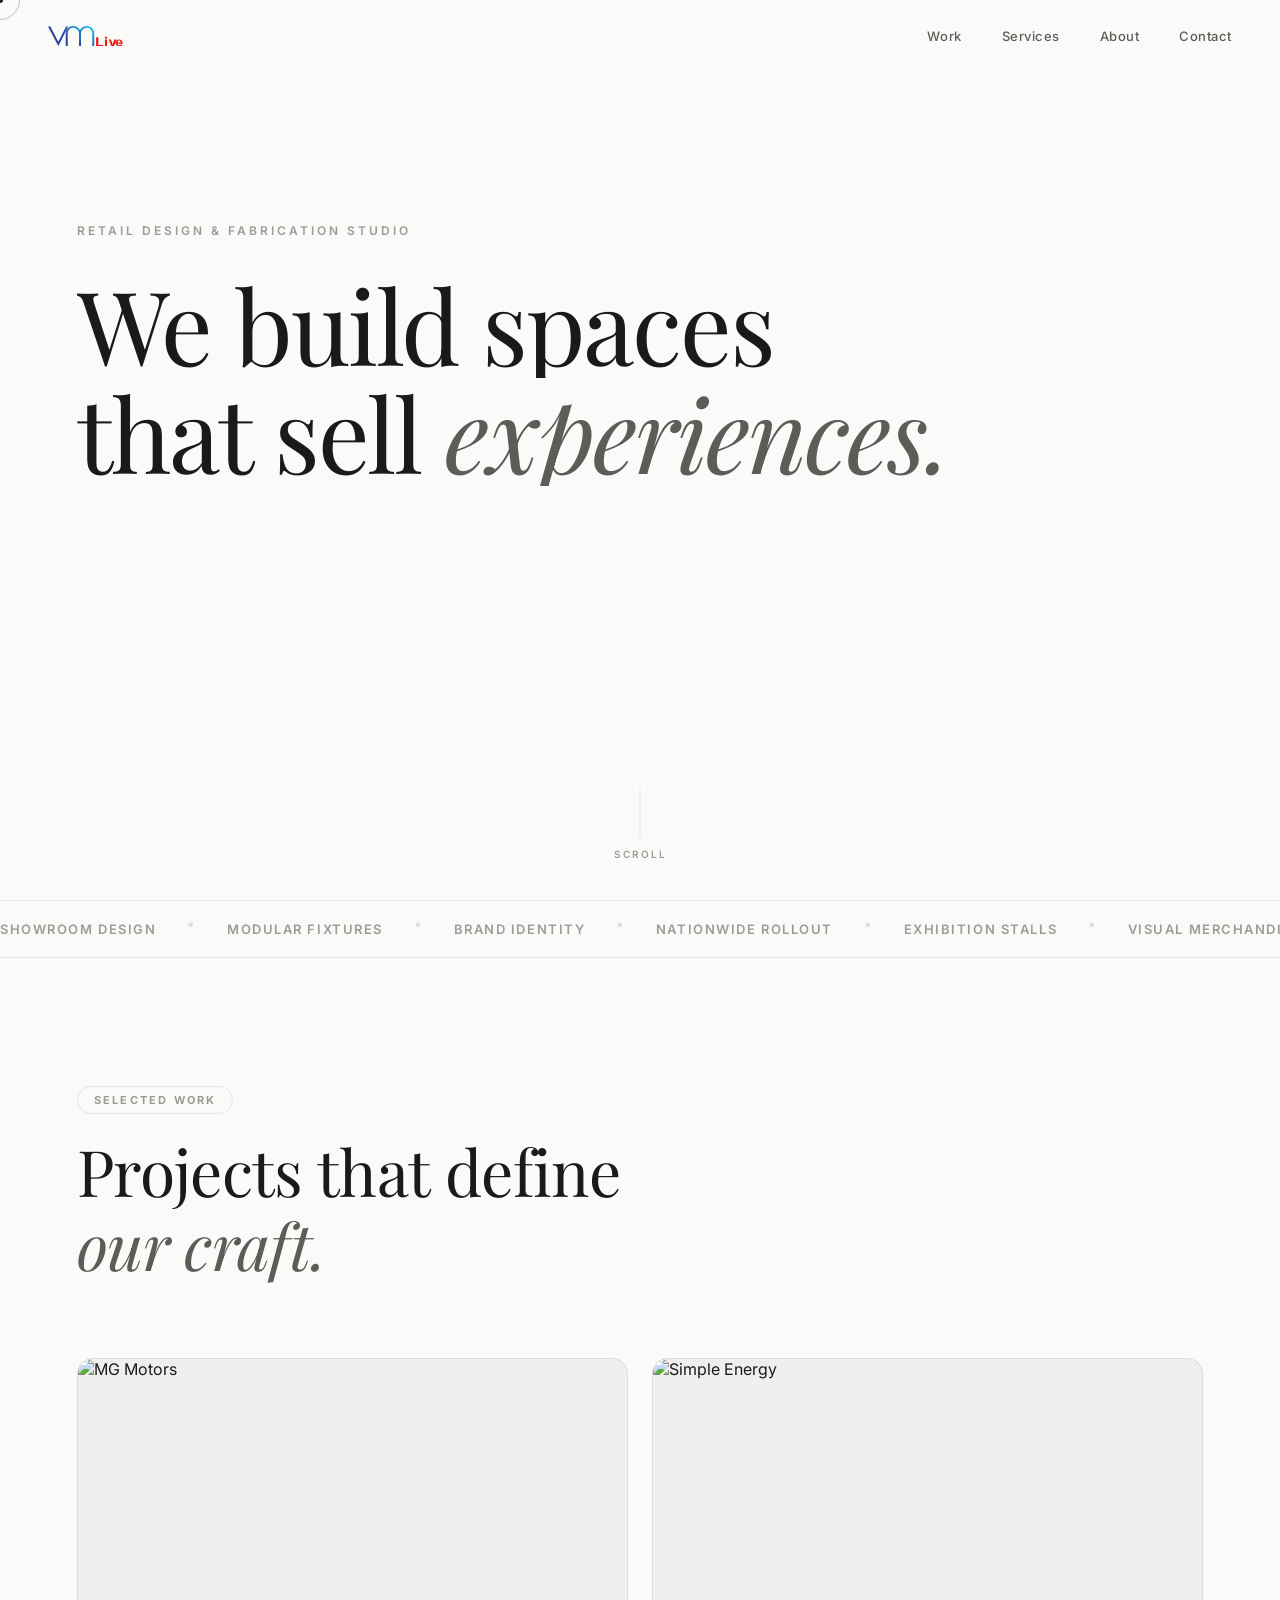
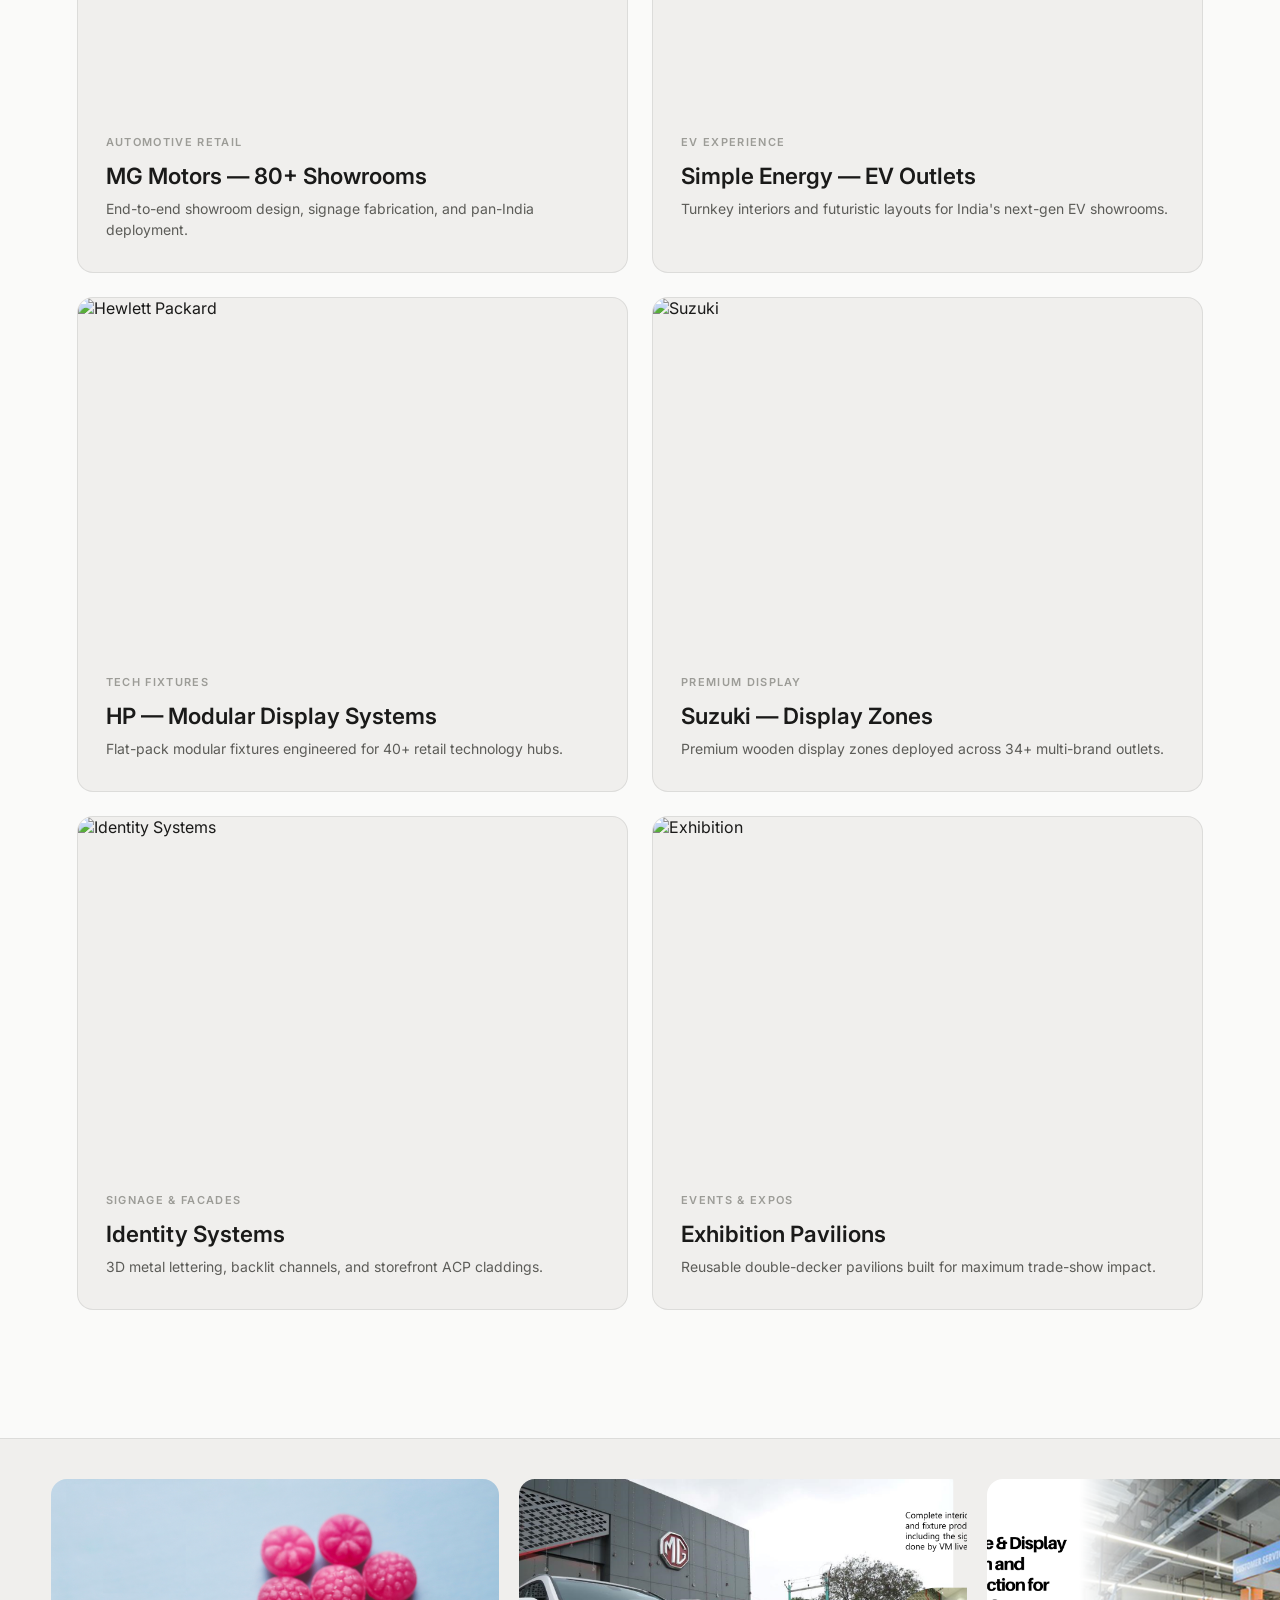
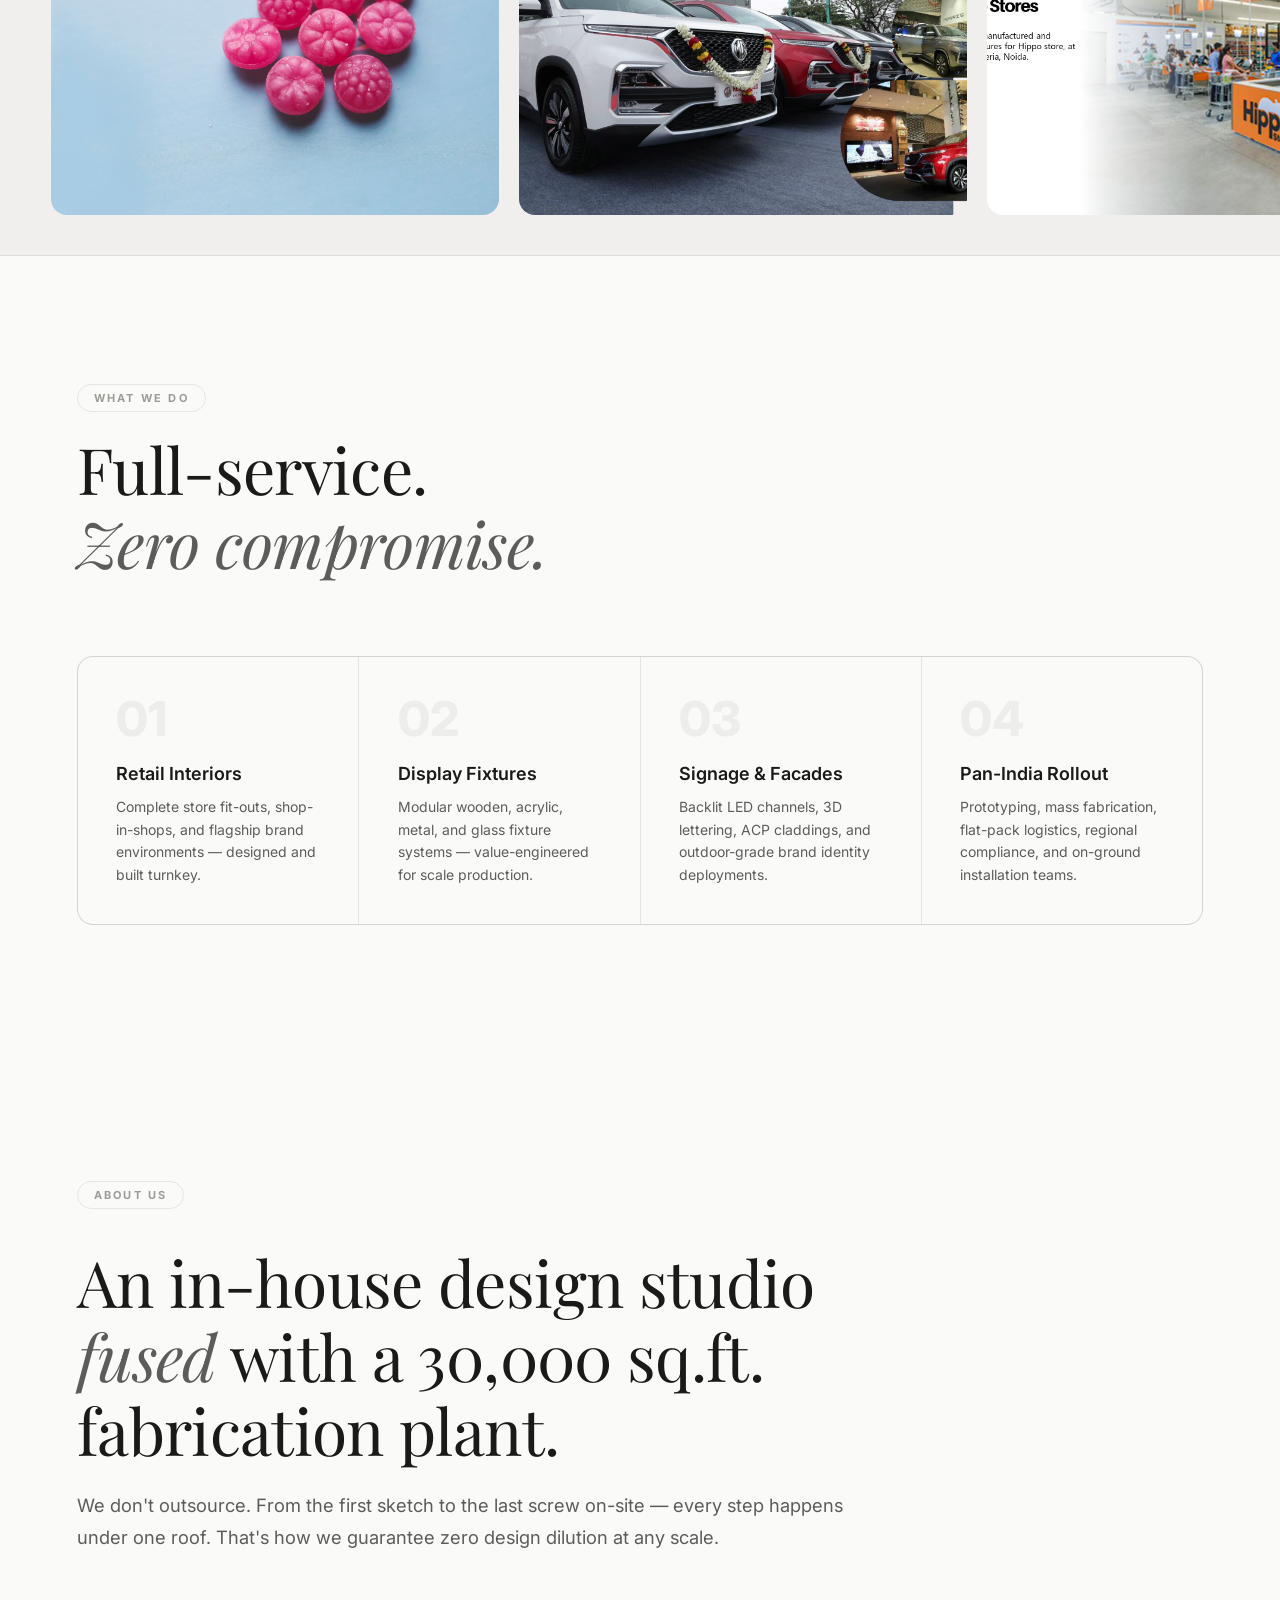
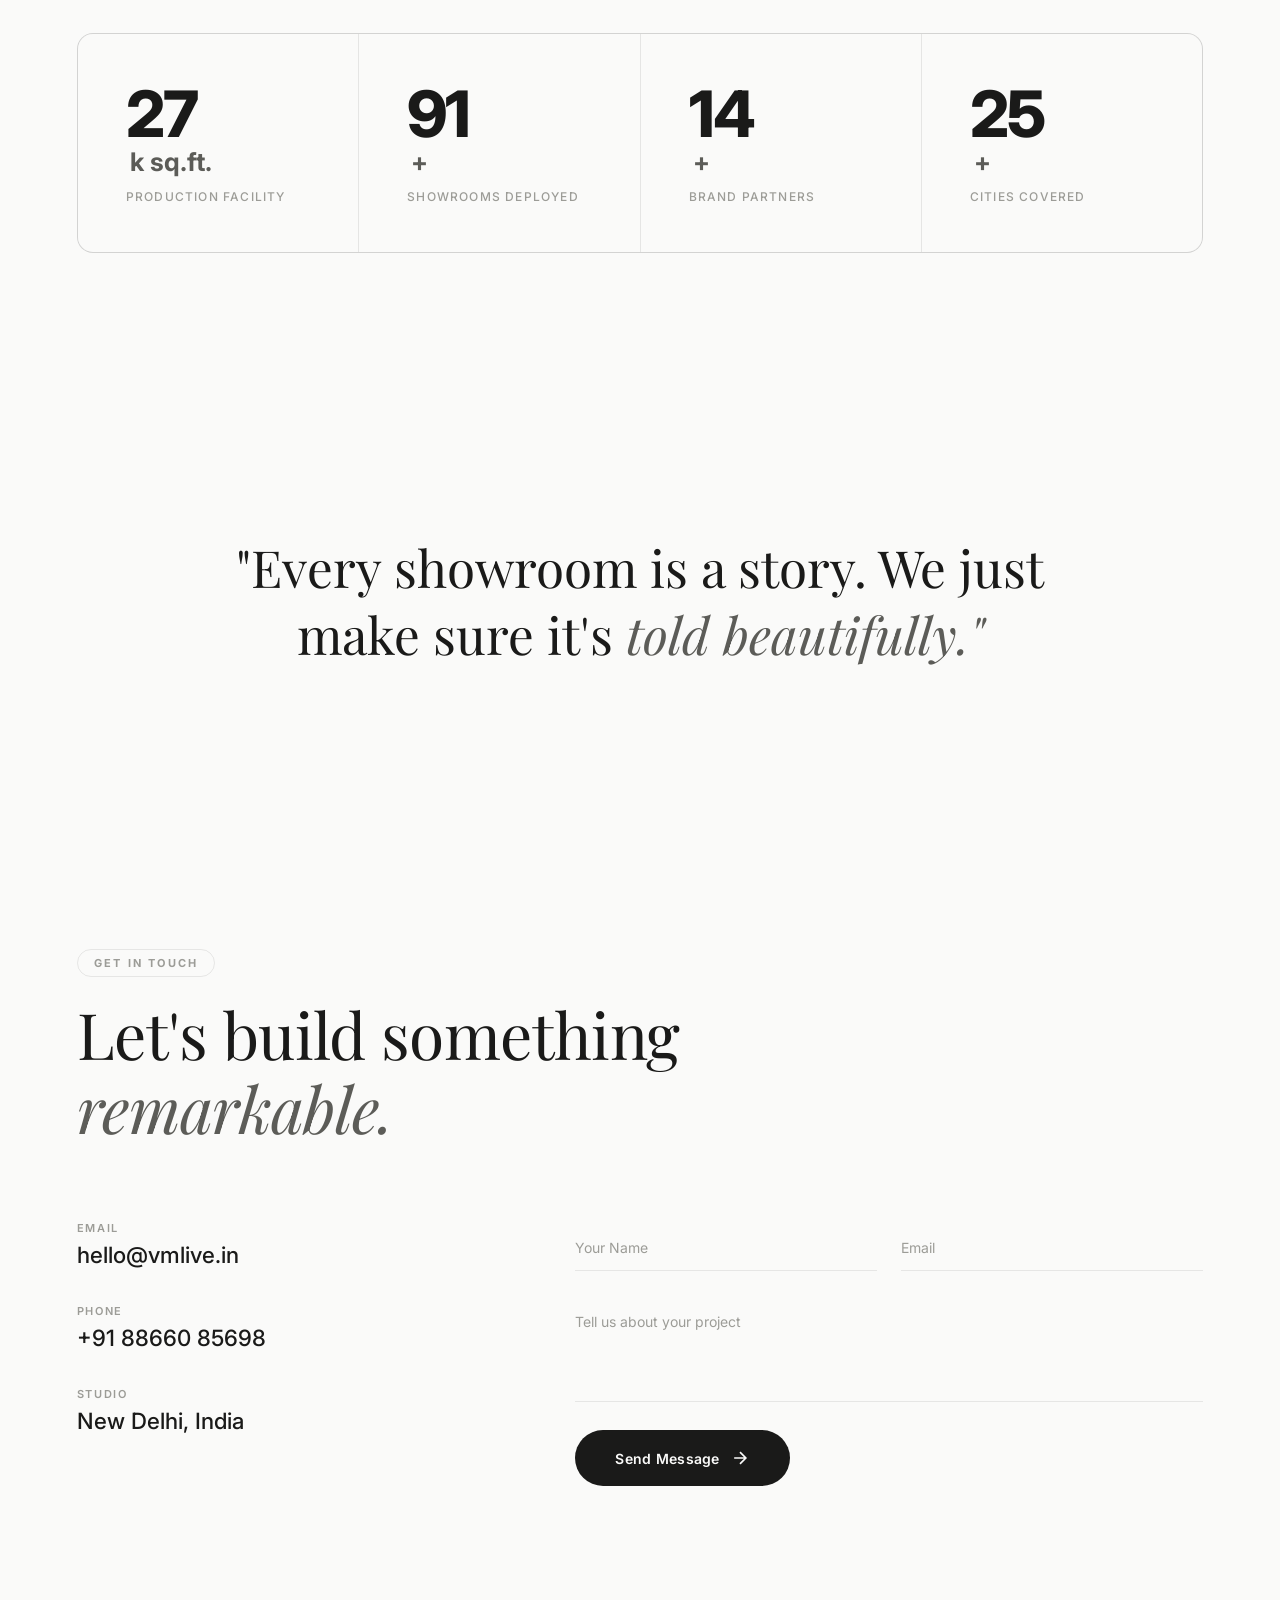
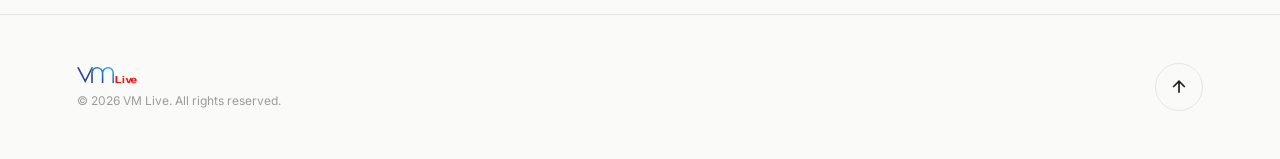
==== V3/index.html @ ed32e888 "V3: Add interactive project detail modal overlays" ====
<!DOCTYPE html>
<html lang="en">
<head>
  <meta charset="UTF-8" />
  <meta name="viewport" content="width=device-width, initial-scale=1.0" />
  <title>VM Live — Crafting Retail Experiences</title>
  <meta name="description" content="VM Live is a premium retail design agency building flagship store experiences, modular fixtures, and nationwide rollouts for India's leading brands." />
  <link rel="icon" href="assets/brand/vmlive-logo.svg" />
  <link rel="preconnect" href="https://fonts.googleapis.com" />
  <link rel="preconnect" href="https://fonts.gstatic.com" crossorigin />
  <link href="https://fonts.googleapis.com/css2?family=Inter:wght@300;400;500;600;700;800;900&family=Playfair+Display:ital,wght@0,400;0,700;1,400&display=swap" rel="stylesheet" />
  <link rel="stylesheet" href="styles.css" />
</head>
<body>

  <!-- Preloader -->
  <div class="preloader" id="preloader">
    <div class="preloader-inner">
      <div class="preloader-line"></div>
      <span class="preloader-text">VM LIVE</span>
    </div>
  </div>

  <!-- Custom Cursor -->
  <div class="cursor-dot" id="cursor-dot"></div>
  <div class="cursor-ring" id="cursor-ring"></div>

  <!-- Navigation -->
  <header class="main-header" id="main-header">
    <div class="header-inner">
      <a href="#hero" class="logo">
        <img src="assets/brand/vmlive-logo.svg" alt="VM Live" class="logo-svg" />
      </a>
      <nav class="main-nav">
        <a href="#work" class="nav-item" data-index="01">Work</a>
        <a href="#services" class="nav-item" data-index="02">Services</a>
        <a href="#about" class="nav-item" data-index="03">About</a>
        <a href="#contact" class="nav-item" data-index="04">Contact</a>
      </nav>
      <button class="menu-toggle" id="menu-toggle" aria-label="Toggle Menu">
        <span></span><span></span>
      </button>
    </div>
  </header>

  <!-- Mobile Nav Overlay -->
  <div class="mobile-nav-overlay" id="mobile-nav">
    <nav class="mobile-nav-inner">
      <a href="#work" class="mobile-nav-link">Work</a>
      <a href="#services" class="mobile-nav-link">Services</a>
      <a href="#about" class="mobile-nav-link">About</a>
      <a href="#contact" class="mobile-nav-link">Contact</a>
    </nav>
  </div>

  <main>

    <!-- HERO -->
    <section class="hero" id="hero">
      <div class="hero-content">
        <div class="hero-eyebrow reveal-text">
          <span>Retail Design & Fabrication Studio</span>
        </div>
        <h1 class="hero-heading">
          <span class="line reveal-text"><span>We build spaces</span></span>
          <span class="line reveal-text"><span>that sell <em>experiences.</em></span></span>
        </h1>
        <p class="hero-sub reveal-up">
          From concept to nationwide rollout — we design, engineer, and install premium retail environments for India's most ambitious brands.
        </p>
        <a href="#work" class="hero-cta magnetic-btn reveal-up">
          <span>Explore Our Work</span>
          <svg width="20" height="20" viewBox="0 0 24 24" fill="none" stroke="currentColor" stroke-width="2"><path d="M7 17L17 7M17 7H7M17 7v10"/></svg>
        </a>
      </div>
      <div class="hero-scroll-indicator">
        <div class="scroll-line"></div>
        <span>Scroll</span>
      </div>
    </section>

    <!-- MARQUEE STRIP -->
    <div class="marquee-strip">
      <div class="marquee-track">
        <span>Showroom Design</span><span class="dot">●</span>
        <span>Modular Fixtures</span><span class="dot">●</span>
        <span>Brand Identity</span><span class="dot">●</span>
        <span>Nationwide Rollout</span><span class="dot">●</span>
        <span>Exhibition Stalls</span><span class="dot">●</span>
        <span>Visual Merchandising</span><span class="dot">●</span>
        <span>Showroom Design</span><span class="dot">●</span>
        <span>Modular Fixtures</span><span class="dot">●</span>
        <span>Brand Identity</span><span class="dot">●</span>
        <span>Nationwide Rollout</span><span class="dot">●</span>
        <span>Exhibition Stalls</span><span class="dot">●</span>
        <span>Visual Merchandising</span><span class="dot">●</span>
      </div>
    </div>

    <!-- WORK / PORTFOLIO -->
    <section class="section work-section" id="work">
      <div class="section-header">
        <span class="section-label reveal-up">Selected Work</span>
        <h2 class="section-heading reveal-up">Projects that define <br/><em>our craft.</em></h2>
      </div>

      <div class="project-grid">

        <article class="project-card reveal-up" data-id="01">
          <div class="card-img-wrap">
            <img src="assets/pptx/selected/image12.png" alt="MG Motors" loading="lazy" />
          </div>
          <div class="card-info">
            <span class="card-tag">Automotive Retail</span>
            <h3>MG Motors — 80+ Showrooms</h3>
            <p>End-to-end showroom design, signage fabrication, and pan-India deployment.</p>
          </div>
        </article>

        <article class="project-card reveal-up" data-id="02">
          <div class="card-img-wrap">
            <img src="assets/pptx/selected/image83.png" alt="Simple Energy" loading="lazy" />
          </div>
          <div class="card-info">
            <span class="card-tag">EV Experience</span>
            <h3>Simple Energy — EV Outlets</h3>
            <p>Turnkey interiors and futuristic layouts for India's next-gen EV showrooms.</p>
          </div>
        </article>

        <article class="project-card reveal-up" data-id="03">
          <div class="card-img-wrap">
            <img src="assets/pptx/fixtures/image15.png" alt="Hewlett Packard" loading="lazy" />
          </div>
          <div class="card-info">
            <span class="card-tag">Tech Fixtures</span>
            <h3>HP — Modular Display Systems</h3>
            <p>Flat-pack modular fixtures engineered for 40+ retail technology hubs.</p>
          </div>
        </article>

        <article class="project-card reveal-up" data-id="04">
          <div class="card-img-wrap">
            <img src="assets/pptx/selected/image72.png" alt="Suzuki" loading="lazy" />
          </div>
          <div class="card-info">
            <span class="card-tag">Premium Display</span>
            <h3>Suzuki — Display Zones</h3>
            <p>Premium wooden display zones deployed across 34+ multi-brand outlets.</p>
          </div>
        </article>

        <article class="project-card reveal-up" data-id="05">
          <div class="card-img-wrap">
            <img src="assets/pptx/selected/image97.png" alt="Identity Systems" loading="lazy" />
          </div>
          <div class="card-info">
            <span class="card-tag">Signage & Facades</span>
            <h3>Identity Systems</h3>
            <p>3D metal lettering, backlit channels, and storefront ACP claddings.</p>
          </div>
        </article>

        <article class="project-card reveal-up" data-id="06">
          <div class="card-img-wrap">
            <img src="assets/pptx/selected/image38.png" alt="Exhibition" loading="lazy" />
          </div>
          <div class="card-info">
            <span class="card-tag">Events & Expos</span>
            <h3>Exhibition Pavilions</h3>
            <p>Reusable double-decker pavilions built for maximum trade-show impact.</p>
          </div>
        </article>

      </div>
    </section>

    <!-- HORIZONTAL SCROLL GALLERY -->
    <section class="hscroll-section">
      <div class="hscroll-track" id="hscroll-track">
        <div class="hscroll-card"><img src="assets/pptx/selected/image4.png" alt="Project" loading="lazy" /></div>
        <div class="hscroll-card"><img src="assets/pptx/selected/image30.png" alt="Project" loading="lazy" /></div>
        <div class="hscroll-card"><img src="assets/pptx/selected/image59.png" alt="Project" loading="lazy" /></div>
        <div class="hscroll-card"><img src="assets/pptx/selected/image70.png" alt="Project" loading="lazy" /></div>
        <div class="hscroll-card"><img src="assets/pptx/selected/image82.png" alt="Project" loading="lazy" /></div>
        <div class="hscroll-card"><img src="assets/pptx/selected/image98.png" alt="Project" loading="lazy" /></div>
      </div>
    </section>

    <!-- SERVICES -->
    <section class="section services-section" id="services">
      <div class="section-header">
        <span class="section-label reveal-up">What We Do</span>
        <h2 class="section-heading reveal-up">Full-service. <br/><em>Zero compromise.</em></h2>
      </div>

      <div class="services-grid">
        <div class="service-card reveal-up">
          <span class="service-num">01</span>
          <h3>Retail Interiors</h3>
          <p>Complete store fit-outs, shop-in-shops, and flagship brand environments — designed and built turnkey.</p>
        </div>
        <div class="service-card reveal-up">
          <span class="service-num">02</span>
          <h3>Display Fixtures</h3>
          <p>Modular wooden, acrylic, metal, and glass fixture systems — value-engineered for scale production.</p>
        </div>
        <div class="service-card reveal-up">
          <span class="service-num">03</span>
          <h3>Signage & Facades</h3>
          <p>Backlit LED channels, 3D lettering, ACP claddings, and outdoor-grade brand identity deployments.</p>
        </div>
        <div class="service-card reveal-up">
          <span class="service-num">04</span>
          <h3>Pan-India Rollout</h3>
          <p>Prototyping, mass fabrication, flat-pack logistics, regional compliance, and on-ground installation teams.</p>
        </div>
      </div>
    </section>

    <!-- ABOUT / STATS -->
    <section class="section about-section" id="about">
      <div class="about-top">
        <div class="about-text reveal-up">
          <span class="section-label">About Us</span>
          <h2 class="section-heading">An in-house design studio <em>fused</em> with a 30,000 sq.ft. fabrication plant.</h2>
          <p class="about-desc">We don't outsource. From the first sketch to the last screw on-site — every step happens under one roof. That's how we guarantee zero design dilution at any scale.</p>
        </div>
      </div>

      <div class="stats-strip">
        <div class="stat-item reveal-up">
          <span class="stat-number" data-target="30">0</span><span class="stat-suffix">k sq.ft.</span>
          <span class="stat-label">Production Facility</span>
        </div>
        <div class="stat-item reveal-up">
          <span class="stat-number" data-target="100">0</span><span class="stat-suffix">+</span>
          <span class="stat-label">Showrooms Deployed</span>
        </div>
        <div class="stat-item reveal-up">
          <span class="stat-number" data-target="15">0</span><span class="stat-suffix">+</span>
          <span class="stat-label">Brand Partners</span>
        </div>
        <div class="stat-item reveal-up">
          <span class="stat-number" data-target="28">0</span><span class="stat-suffix">+</span>
          <span class="stat-label">Cities Covered</span>
        </div>
      </div>
    </section>

    <!-- BIG QUOTE -->
    <section class="quote-section">
      <blockquote class="big-quote reveal-up">
        <span>"Every showroom is a story. We just make sure it's</span>
        <em> told beautifully."</em>
      </blockquote>
    </section>

    <!-- CONTACT -->
    <section class="section contact-section" id="contact">
      <div class="section-header">
        <span class="section-label reveal-up">Get In Touch</span>
        <h2 class="section-heading reveal-up">Let's build something <br/><em>remarkable.</em></h2>
      </div>

      <div class="contact-grid">
        <div class="contact-left reveal-up">
          <div class="contact-item">
            <span class="contact-label">Email</span>
            <a href="mailto:hello@vmlive.in" class="contact-val">hello@vmlive.in</a>
          </div>
          <div class="contact-item">
            <span class="contact-label">Phone</span>
            <a href="tel:+918866085698" class="contact-val">+91 88660 85698</a>
          </div>
          <div class="contact-item">
            <span class="contact-label">Studio</span>
            <span class="contact-val">New Delhi, India</span>
          </div>
        </div>
        <form class="contact-form reveal-up" id="contact-form">
          <div class="form-row">
            <div class="input-group">
              <input type="text" id="name" required placeholder=" " />
              <label for="name">Your Name</label>
            </div>
            <div class="input-group">
              <input type="email" id="email" required placeholder=" " />
              <label for="email">Email</label>
            </div>
          </div>
          <div class="input-group">
            <textarea id="message" rows="4" required placeholder=" "></textarea>
            <label for="message">Tell us about your project</label>
          </div>
          <button type="submit" class="submit-btn magnetic-btn">
            <span>Send Message</span>
            <svg width="20" height="20" viewBox="0 0 24 24" fill="none" stroke="currentColor" stroke-width="2"><path d="M5 12h14M12 5l7 7-7 7"/></svg>
          </button>
        </form>
      </div>
    </section>

  </main>

  <!-- Footer -->
  <footer class="main-footer">
    <div class="footer-inner">
      <div class="footer-left">
        <img src="assets/brand/vmlive-logo.svg" alt="VM Live" class="footer-logo" />
        <p>&copy; 2026 VM Live. All rights reserved.</p>
      </div>
      <div class="footer-right">
        <a href="#hero" class="back-to-top magnetic-btn">
          <svg width="20" height="20" viewBox="0 0 24 24" fill="none" stroke="currentColor" stroke-width="2"><path d="M12 19V5M5 12l7-7 7 7"/></svg>
        </a>
      </div>
    </div>
  </footer>

  <!-- Project Modal -->
  <div class="project-modal" id="project-modal" aria-hidden="true">
    <div class="modal-backdrop" id="modal-backdrop"></div>
    <div class="modal-content-wrapper">
      <button class="modal-close-btn" id="modal-close-btn" aria-label="Close Project">
        <span>Close</span>
        <svg width="20" height="20" viewBox="0 0 24 24" fill="none" stroke="currentColor" stroke-width="2"><path d="M18 6L6 18M6 6l12 12"/></svg>
      </button>
      <div class="modal-scroll-container">
        <div class="modal-body">
          <div class="modal-hero-img">
            <img id="modal-img" src="" alt="Project Image" />
          </div>
          <div class="modal-info-grid">
            <div class="modal-info-left">
              <span class="modal-tag" id="modal-tag">Tag</span>
              <h2 class="modal-title" id="modal-title">Project Title</h2>
              <p class="modal-desc" id="modal-desc">Project Description goes here.</p>
              
              <div class="modal-story">
                <h3>The Challenge & Solution</h3>
                <p id="modal-story-text">Detailed story about the project...</p>
              </div>
            </div>
            <div class="modal-info-right">
              <div class="meta-item">
                <span class="meta-label">Client</span>
                <span class="meta-val" id="modal-client">-</span>
              </div>
              <div class="meta-item">
                <span class="meta-label">Scope</span>
                <span class="meta-val" id="modal-scope">-</span>
              </div>
              <div class="meta-item">
                <span class="meta-label">Location</span>
                <span class="meta-val" id="modal-location">-</span>
              </div>
              <div class="meta-item">
                <span class="meta-label">Scale</span>
                <span class="meta-val" id="modal-scale">-</span>
              </div>
            </div>
          </div>
        </div>
      </div>
    </div>
  </div>

  <script src="script.js"></script>
</body>
</html>
---- V3/styles.css ----
/* ============================================
   VM LIVE V3 — PREMIUM MINIMALIST STYLESHEET
   ============================================ */

@import url('https://fonts.googleapis.com/css2?family=Inter:wght@300;400;500;600;700;800;900&family=Playfair+Display:ital,wght@0,400;0,700;1,400&display=swap');

/* ── Design Tokens ── */
:root {
  --bg: #fafaf9;
  --bg-alt: #f0efed;
  --fg: #1a1a19;
  --fg-secondary: #5c5c58;
  --fg-muted: #9c9c97;
  --accent: #1a1a19;
  --accent-soft: rgba(26,26,25,0.06);
  --border: rgba(26,26,25,0.09);
  --radius: 16px;
  --radius-sm: 8px;

  --font-sans: 'Inter', -apple-system, system-ui, sans-serif;
  --font-serif: 'Playfair Display', Georgia, serif;

  --ease-out: cubic-bezier(0.16, 1, 0.3, 1);
  --ease-in-out: cubic-bezier(0.65, 0, 0.35, 1);
}

/* ── Reset ── */
*, *::before, *::after { box-sizing: border-box; margin: 0; padding: 0; }

html {
  scroll-behavior: smooth;
  font-size: 16px;
  -webkit-font-smoothing: antialiased;
  -moz-osx-font-smoothing: grayscale;
}

body {
  font-family: var(--font-sans);
  background: var(--bg);
  color: var(--fg);
  overflow-x: hidden;
  cursor: none;
}

a { color: inherit; text-decoration: none; }
img { display: block; max-width: 100%; }
button { cursor: none; }
ul { list-style: none; }

::selection {
  background: var(--fg);
  color: var(--bg);
}

/* ── Custom Cursor ── */
.cursor-dot, .cursor-ring {
  position: fixed;
  top: 0; left: 0;
  pointer-events: none;
  z-index: 99999;
  border-radius: 50%;
  transform: translate(-50%, -50%);
}

.cursor-dot {
  width: 6px; height: 6px;
  background: var(--fg);
  transition: width 0.2s, height 0.2s, background 0.2s;
}

.cursor-ring {
  width: 40px; height: 40px;
  border: 1.5px solid rgba(26,26,25,0.25);
  transition: width 0.35s var(--ease-out), height 0.35s var(--ease-out), border-color 0.3s;
}

body.cursor-hover .cursor-ring {
  width: 60px; height: 60px;
  border-color: rgba(26,26,25,0.5);
}

body.cursor-hover .cursor-dot {
  width: 0; height: 0;
}

/* ── Preloader ── */
.preloader {
  position: fixed;
  inset: 0;
  z-index: 100000;
  background: var(--fg);
  display: flex;
  align-items: center;
  justify-content: center;
  transition: opacity 0.6s ease, visibility 0.6s ease;
}

.preloader.done {
  opacity: 0;
  visibility: hidden;
  pointer-events: none;
}

.preloader-inner {
  display: flex;
  flex-direction: column;
  align-items: center;
  gap: 24px;
}

.preloader-text {
  font-size: 14px;
  font-weight: 600;
  letter-spacing: 0.3em;
  color: var(--bg);
  text-transform: uppercase;
}

.preloader-line {
  width: 60px;
  height: 2px;
  background: rgba(255,255,255,0.2);
  border-radius: 2px;
  overflow: hidden;
  position: relative;
}

.preloader-line::after {
  content: '';
  position: absolute;
  left: -100%;
  width: 100%; height: 100%;
  background: var(--bg);
  animation: preload-slide 1.2s var(--ease-in-out) infinite;
}

@keyframes preload-slide {
  0% { left: -100%; }
  50% { left: 0; }
  100% { left: 100%; }
}

/* ── Header ── */
.main-header {
  position: fixed;
  top: 0; left: 0; width: 100%;
  z-index: 9000;
  padding: 0 clamp(20px, 4vw, 48px);
  transition: background 0.4s, box-shadow 0.4s;
}

.main-header.scrolled {
  background: rgba(250,250,249,0.85);
  backdrop-filter: blur(20px) saturate(1.5);
  box-shadow: 0 1px 0 var(--border);
}

.header-inner {
  max-width: 1440px;
  margin: 0 auto;
  height: 72px;
  display: flex;
  align-items: center;
  justify-content: space-between;
}

.logo-svg {
  height: 20px;
  width: auto;
}

.main-nav {
  display: flex;
  gap: 40px;
}

.nav-item {
  font-size: 13px;
  font-weight: 500;
  letter-spacing: 0.04em;
  color: var(--fg-secondary);
  transition: color 0.3s;
  position: relative;
}

.nav-item::before {
  content: attr(data-index);
  position: absolute;
  top: -12px;
  left: 0;
  font-size: 9px;
  font-weight: 600;
  color: var(--fg-muted);
  opacity: 0;
  transform: translateY(4px);
  transition: all 0.3s var(--ease-out);
}

.nav-item:hover { color: var(--fg); }
.nav-item:hover::before { opacity: 1; transform: translateY(0); }

/* Menu toggle */
.menu-toggle {
  display: none;
  flex-direction: column;
  gap: 6px;
  background: none;
  border: none;
  padding: 8px;
}

.menu-toggle span {
  display: block;
  width: 24px;
  height: 2px;
  background: var(--fg);
  transition: all 0.3s var(--ease-out);
}

.menu-toggle.open span:first-child { transform: rotate(45deg) translate(3px, 3px); }
.menu-toggle.open span:last-child { transform: rotate(-45deg) translate(3px, -3px); }

/* Mobile Nav Overlay */
.mobile-nav-overlay {
  position: fixed;
  inset: 0;
  z-index: 8000;
  background: var(--bg);
  display: flex;
  align-items: center;
  justify-content: center;
  opacity: 0;
  visibility: hidden;
  transition: all 0.5s var(--ease-out);
}

.mobile-nav-overlay.open {
  opacity: 1;
  visibility: visible;
}

.mobile-nav-inner {
  display: flex;
  flex-direction: column;
  gap: 32px;
  text-align: center;
}

.mobile-nav-link {
  font-family: var(--font-serif);
  font-size: clamp(2rem, 8vw, 4rem);
  font-weight: 400;
  color: var(--fg);
  transition: opacity 0.3s;
}

.mobile-nav-link:hover { opacity: 0.5; }

/* ── HERO ── */
.hero {
  min-height: 100vh;
  display: flex;
  flex-direction: column;
  justify-content: center;
  padding: clamp(120px, 15vh, 180px) clamp(20px, 6vw, 80px) 80px;
  position: relative;
  max-width: 1440px;
  margin: 0 auto;
}

.hero-eyebrow {
  font-size: 12px;
  font-weight: 600;
  letter-spacing: 0.25em;
  text-transform: uppercase;
  color: var(--fg-muted);
  margin-bottom: 32px;
}

.hero-heading {
  font-family: var(--font-serif);
  font-size: clamp(3rem, 8vw, 7rem);
  font-weight: 400;
  line-height: 1.05;
  letter-spacing: -0.02em;
  margin-bottom: 40px;
}

.hero-heading em {
  font-style: italic;
  color: var(--fg-secondary);
}

.hero-heading .line {
  display: block;
  overflow: hidden;
}

.hero-heading .line > span {
  display: inline-block;
  transform: translateY(110%);
  transition: transform 1s var(--ease-out);
}

.hero-heading .line.revealed > span {
  transform: translateY(0);
}

.hero-sub {
  font-size: clamp(1rem, 2vw, 1.25rem);
  line-height: 1.7;
  color: var(--fg-secondary);
  max-width: 600px;
  margin-bottom: 48px;
  opacity: 0;
  transform: translateY(30px);
  transition: all 0.8s var(--ease-out) 0.4s;
}

.hero-sub.revealed {
  opacity: 1;
  transform: translateY(0);
}

.hero-cta {
  display: inline-flex;
  align-items: center;
  gap: 10px;
  font-size: 14px;
  font-weight: 600;
  letter-spacing: 0.02em;
  padding: 18px 36px;
  background: var(--fg);
  color: var(--bg);
  border-radius: 50px;
  transition: all 0.4s var(--ease-out);
  opacity: 0;
  transform: translateY(30px);
}

.hero-cta.revealed {
  opacity: 1;
  transform: translateY(0);
}

.hero-cta:hover {
  background: #333;
  transform: scale(1.04);
}

.hero-scroll-indicator {
  position: absolute;
  bottom: 40px;
  left: 50%;
  transform: translateX(-50%);
  display: flex;
  flex-direction: column;
  align-items: center;
  gap: 10px;
}

.scroll-line {
  width: 1px;
  height: 50px;
  background: var(--border);
  position: relative;
  overflow: hidden;
}

.scroll-line::after {
  content: '';
  position: absolute;
  top: -100%;
  width: 100%; height: 100%;
  background: var(--fg);
  animation: scroll-anim 2s var(--ease-in-out) infinite;
}

@keyframes scroll-anim {
  0% { top: -100%; }
  50% { top: 0; }
  100% { top: 100%; }
}

.hero-scroll-indicator span {
  font-size: 10px;
  font-weight: 600;
  letter-spacing: 0.2em;
  text-transform: uppercase;
  color: var(--fg-muted);
}

/* ── Marquee Strip ── */
.marquee-strip {
  padding: 20px 0;
  border-top: 1px solid var(--border);
  border-bottom: 1px solid var(--border);
  overflow: hidden;
  background: var(--bg);
}

.marquee-track {
  display: flex;
  gap: 32px;
  white-space: nowrap;
  animation: marquee 30s linear infinite;
  font-size: 13px;
  font-weight: 600;
  letter-spacing: 0.12em;
  text-transform: uppercase;
  color: var(--fg-muted);
}

.marquee-track .dot {
  font-size: 6px;
  opacity: 0.3;
}

@keyframes marquee {
  from { transform: translateX(0); }
  to { transform: translateX(-50%); }
}

/* ── Sections ── */
.section {
  padding: clamp(80px, 10vw, 140px) clamp(20px, 6vw, 80px);
  max-width: 1440px;
  margin: 0 auto;
}

.section-header {
  margin-bottom: clamp(48px, 6vw, 80px);
}

.section-label {
  display: inline-block;
  font-size: 11px;
  font-weight: 700;
  letter-spacing: 0.2em;
  text-transform: uppercase;
  color: var(--fg-muted);
  margin-bottom: 20px;
  padding: 6px 16px;
  border: 1px solid var(--border);
  border-radius: 50px;
}

.section-heading {
  font-family: var(--font-serif);
  font-size: clamp(2rem, 5vw, 4rem);
  font-weight: 400;
  line-height: 1.15;
  letter-spacing: -0.01em;
}

.section-heading em {
  font-style: italic;
  color: var(--fg-secondary);
}

/* ── Project Grid ── */
.project-grid {
  display: grid;
  grid-template-columns: repeat(2, 1fr);
  gap: 24px;
}

.project-card {
  position: relative;
  border-radius: var(--radius);
  overflow: hidden;
  cursor: pointer;
  background: var(--bg-alt);
  border: 1px solid var(--border);
  transition: box-shadow 0.5s var(--ease-out);
}

.project-card:hover {
  box-shadow: 0 20px 60px rgba(0,0,0,0.06);
}

.card-img-wrap {
  overflow: hidden;
  aspect-ratio: 16/10;
}

.card-img-wrap img {
  width: 100%;
  height: 100%;
  object-fit: cover;
  transition: transform 0.8s var(--ease-out);
}

.project-card:hover .card-img-wrap img {
  transform: scale(1.06);
}

.card-info {
  padding: 28px 28px 32px;
}

.card-tag {
  font-size: 11px;
  font-weight: 600;
  letter-spacing: 0.12em;
  text-transform: uppercase;
  color: var(--fg-muted);
  margin-bottom: 12px;
  display: inline-block;
}

.card-info h3 {
  font-size: clamp(1.1rem, 2vw, 1.4rem);
  font-weight: 600;
  margin-bottom: 8px;
  line-height: 1.3;
}

.card-info p {
  font-size: 14px;
  color: var(--fg-secondary);
  line-height: 1.5;
}

/* ── Horizontal Scroll Gallery ── */
.hscroll-section {
  overflow: hidden;
  padding: 40px 0;
  background: var(--bg-alt);
  border-top: 1px solid var(--border);
  border-bottom: 1px solid var(--border);
}

.hscroll-track {
  display: flex;
  gap: 20px;
  padding: 0 clamp(20px, 4vw, 80px);
  transition: transform 0.1s linear;
  will-change: transform;
}

.hscroll-card {
  flex: 0 0 clamp(300px, 35vw, 500px);
  border-radius: var(--radius);
  overflow: hidden;
  aspect-ratio: 4/3;
}

.hscroll-card img {
  width: 100%;
  height: 100%;
  object-fit: cover;
  transition: transform 0.6s var(--ease-out);
}

.hscroll-card:hover img {
  transform: scale(1.04);
}

/* ── Services ── */
.services-grid {
  display: grid;
  grid-template-columns: repeat(4, 1fr);
  gap: 1px;
  background: var(--border);
  border: 1px solid var(--border);
  border-radius: var(--radius);
  overflow: hidden;
}

.service-card {
  padding: clamp(28px, 3vw, 44px);
  background: var(--bg);
  transition: background 0.4s;
}

.service-card:hover {
  background: var(--bg-alt);
}

.service-num {
  font-size: 48px;
  font-weight: 800;
  color: var(--accent-soft);
  line-height: 1;
  margin-bottom: 20px;
  transition: color 0.4s;
  display: block;
  font-family: var(--font-sans);
}

.service-card:hover .service-num {
  color: var(--fg);
}

.service-card h3 {
  font-size: 18px;
  font-weight: 600;
  margin-bottom: 12px;
}

.service-card p {
  font-size: 14px;
  line-height: 1.6;
  color: var(--fg-secondary);
}

/* ── About ── */
.about-top {
  max-width: 820px;
  margin-bottom: 80px;
}

.about-top .section-heading {
  margin-top: 16px;
  margin-bottom: 24px;
}

.about-desc {
  font-size: clamp(1rem, 1.5vw, 1.15rem);
  line-height: 1.7;
  color: var(--fg-secondary);
}

.stats-strip {
  display: grid;
  grid-template-columns: repeat(4, 1fr);
  gap: 1px;
  background: var(--border);
  border: 1px solid var(--border);
  border-radius: var(--radius);
  overflow: hidden;
}

.stat-item {
  background: var(--bg);
  padding: clamp(28px, 4vw, 48px);
  display: flex;
  flex-direction: column;
}

.stat-number {
  font-family: var(--font-sans);
  font-size: clamp(2.5rem, 5vw, 4rem);
  font-weight: 800;
  line-height: 1;
  letter-spacing: -0.03em;
}

.stat-suffix {
  font-size: clamp(1.2rem, 2vw, 1.6rem);
  font-weight: 700;
  color: var(--fg-secondary);
  margin-left: 4px;
}

.stat-label {
  font-size: 12px;
  font-weight: 500;
  color: var(--fg-muted);
  text-transform: uppercase;
  letter-spacing: 0.1em;
  margin-top: 12px;
}

/* ── Quote ── */
.quote-section {
  padding: clamp(80px, 12vw, 160px) clamp(20px, 8vw, 120px);
  text-align: center;
  background: var(--bg);
}

.big-quote {
  font-family: var(--font-serif);
  font-size: clamp(1.8rem, 4vw, 3.5rem);
  font-weight: 400;
  line-height: 1.3;
  max-width: 900px;
  margin: 0 auto;
  color: var(--fg);
}

.big-quote em {
  font-style: italic;
  color: var(--fg-secondary);
}

/* ── Contact ── */
.contact-grid {
  display: grid;
  grid-template-columns: 1fr 1.5fr;
  gap: 80px;
}

.contact-item {
  margin-bottom: 36px;
}

.contact-label {
  font-size: 11px;
  font-weight: 600;
  letter-spacing: 0.15em;
  text-transform: uppercase;
  color: var(--fg-muted);
  margin-bottom: 6px;
  display: block;
}

.contact-val {
  font-size: clamp(1.1rem, 2vw, 1.4rem);
  font-weight: 500;
  transition: opacity 0.3s;
  display: block;
}

.contact-val:hover { opacity: 0.6; }

/* Form */
.contact-form { display: flex; flex-direction: column; gap: 24px; }

.form-row {
  display: grid;
  grid-template-columns: 1fr 1fr;
  gap: 24px;
}

.input-group {
  position: relative;
}

.input-group input,
.input-group textarea {
  width: 100%;
  font-family: var(--font-sans);
  font-size: 15px;
  padding: 18px 0 12px;
  background: none;
  border: none;
  border-bottom: 1.5px solid var(--border);
  color: var(--fg);
  outline: none;
  resize: none;
  transition: border-color 0.3s;
  cursor: none;
}

.input-group input:focus,
.input-group textarea:focus {
  border-color: var(--fg);
}

.input-group label {
  position: absolute;
  top: 18px;
  left: 0;
  font-size: 14px;
  color: var(--fg-muted);
  pointer-events: none;
  transition: all 0.3s var(--ease-out);
}

.input-group input:focus ~ label,
.input-group input:not(:placeholder-shown) ~ label,
.input-group textarea:focus ~ label,
.input-group textarea:not(:placeholder-shown) ~ label {
  top: -2px;
  font-size: 10px;
  font-weight: 600;
  letter-spacing: 0.08em;
  text-transform: uppercase;
}

.submit-btn {
  display: inline-flex;
  align-items: center;
  justify-content: center;
  gap: 10px;
  align-self: flex-start;
  padding: 18px 40px;
  background: var(--fg);
  color: var(--bg);
  border: none;
  border-radius: 50px;
  font-family: var(--font-sans);
  font-size: 14px;
  font-weight: 600;
  letter-spacing: 0.02em;
  transition: all 0.4s var(--ease-out);
}

.submit-btn:hover {
  background: #333;
  transform: scale(1.04);
}

/* ── Footer ── */
.main-footer {
  padding: 48px clamp(20px, 6vw, 80px);
  border-top: 1px solid var(--border);
}

.footer-inner {
  max-width: 1440px;
  margin: 0 auto;
  display: flex;
  justify-content: space-between;
  align-items: center;
}

.footer-logo {
  height: 16px;
  margin-bottom: 10px;
}

.footer-left p {
  font-size: 12px;
  color: var(--fg-muted);
}

.back-to-top {
  display: flex;
  align-items: center;
  justify-content: center;
  width: 48px; height: 48px;
  border-radius: 50%;
  border: 1px solid var(--border);
  transition: all 0.3s var(--ease-out);
}

.back-to-top:hover {
  background: var(--fg);
  color: var(--bg);
  border-color: var(--fg);
}

/* ── Reveal Animations ── */
.reveal-up {
  opacity: 0;
  transform: translateY(40px);
  transition: opacity 0.8s var(--ease-out), transform 0.8s var(--ease-out);
}

.reveal-up.revealed {
  opacity: 1;
  transform: translateY(0);
}

.reveal-text {
  overflow: hidden;
}

.reveal-text > span {
  display: inline-block;
  transform: translateY(100%);
  transition: transform 0.8s var(--ease-out);
}

.reveal-text.revealed > span {
  transform: translateY(0);
}

/* ── Responsive ── */
@media (max-width: 1024px) {
  .project-grid { grid-template-columns: 1fr; }
  .services-grid { grid-template-columns: repeat(2, 1fr); }
  .stats-strip { grid-template-columns: repeat(2, 1fr); }
  .contact-grid { grid-template-columns: 1fr; gap: 60px; }
}

@media (max-width: 768px) {
  .main-nav { display: none; }
  .menu-toggle { display: flex; }
  .hero-heading { font-size: clamp(2.4rem, 10vw, 4rem); }
  .services-grid { grid-template-columns: 1fr; }
  .stats-strip { grid-template-columns: 1fr 1fr; }
  .form-row { grid-template-columns: 1fr; }
  .hero-scroll-indicator { display: none; }
  body { cursor: auto; }
  .cursor-dot, .cursor-ring { display: none; }

  .section-heading {
    font-size: clamp(1.8rem, 6vw, 3rem);
  }
}

@media (max-width: 480px) {
  .stats-strip { grid-template-columns: 1fr; }
}

/* ── Project Modal ── */
.project-modal {
  position: fixed;
  inset: 0;
  z-index: 99999;
  opacity: 0;
  visibility: hidden;
  pointer-events: none;
  transition: opacity 0.5s var(--ease-out), visibility 0.5s var(--ease-out);
}

.project-modal.active {
  opacity: 1;
  visibility: visible;
  pointer-events: auto;
}

.modal-backdrop {
  position: absolute;
  inset: 0;
  background: rgba(250, 250, 249, 0.6);
  backdrop-filter: blur(20px);
  -webkit-backdrop-filter: blur(20px);
}

.modal-content-wrapper {
  position: absolute;
  top: 0; right: 0;
  width: min(650px, 100%);
  height: 100%;
  background: var(--bg);
  border-left: 1px solid var(--border);
  box-shadow: -10px 0 50px rgba(0, 0, 0, 0.03);
  transform: translateX(100%);
  transition: transform 0.6s var(--ease-out);
  display: flex;
  flex-direction: column;
}

.project-modal.active .modal-content-wrapper {
  transform: translateX(0);
}

.modal-close-btn {
  position: absolute;
  top: 24px; left: -140px;
  background: var(--bg);
  border: 1px solid var(--border);
  padding: 10px 20px;
  border-radius: 30px;
  display: flex;
  align-items: center;
  gap: 8px;
  font-size: 13px;
  font-weight: 500;
  box-shadow: 0 4px 20px rgba(0,0,0,0.02);
  transition: all 0.3s var(--ease-out);
  z-index: 2;
}

.modal-close-btn:hover {
  background: var(--fg);
  color: var(--bg);
  border-color: var(--fg);
}

.modal-close-btn svg {
  transition: transform 0.3s var(--ease-out);
}

.modal-close-btn:hover svg {
  transform: rotate(90deg);
}

.modal-scroll-container {
  flex: 1;
  overflow-y: auto;
  padding: 48px;
  scrollbar-width: none;
}

.modal-scroll-container::-webkit-scrollbar {
  display: none;
}

.modal-hero-img {
  width: 100%;
  aspect-ratio: 16/10;
  border-radius: var(--radius);
  overflow: hidden;
  margin-bottom: 40px;
  background: var(--bg-alt);
}

.modal-hero-img img {
  width: 100%; height: 100%;
  object-fit: cover;
}

.modal-tag {
  font-size: 11px;
  font-weight: 600;
  letter-spacing: 0.1em;
  text-transform: uppercase;
  color: var(--fg-muted);
  display: inline-block;
  margin-bottom: 12px;
}

.modal-title {
  font-family: var(--font-serif);
  font-size: clamp(1.8rem, 4vw, 2.6rem);
  font-weight: 400;
  line-height: 1.2;
  margin-bottom: 24px;
}

.modal-title em {
  font-style: italic;
}

.modal-desc {
  font-size: 16px;
  line-height: 1.6;
  color: var(--fg-secondary);
  margin-bottom: 40px;
}

.modal-info-grid {
  display: grid;
  grid-template-columns: 1.8fr 1.2fr;
  gap: 40px;
}

.modal-story h3 {
  font-size: 15px;
  font-weight: 600;
  margin-bottom: 16px;
  letter-spacing: -0.01em;
}

.modal-story p {
  font-size: 14px;
  line-height: 1.7;
  color: var(--fg-secondary);
}

.modal-info-right {
  border-left: 1px solid var(--border);
  padding-left: 32px;
  display: flex;
  flex-direction: column;
  gap: 24px;
}

.meta-item {
  display: flex;
  flex-direction: column;
  gap: 6px;
}

.meta-label {
  font-size: 11px;
  font-weight: 600;
  color: var(--fg-muted);
  text-transform: uppercase;
  letter-spacing: 0.05em;
}

.meta-val {
  font-size: 13px;
  font-weight: 500;
  color: var(--fg);
}

/* Modal responsive */
@media (max-width: 1024px) {
  .modal-close-btn {
    left: auto;
    right: 24px;
    top: 24px;
  }
  .modal-scroll-container {
    padding: 96px 24px 48px;
  }
}

@media (max-width: 768px) {
  .modal-info-grid {
    grid-template-columns: 1fr;
    gap: 32px;
  }
  .modal-info-right {
    border-left: none;
    padding-left: 0;
    border-top: 1px solid var(--border);
    padding-top: 32px;
  }
}
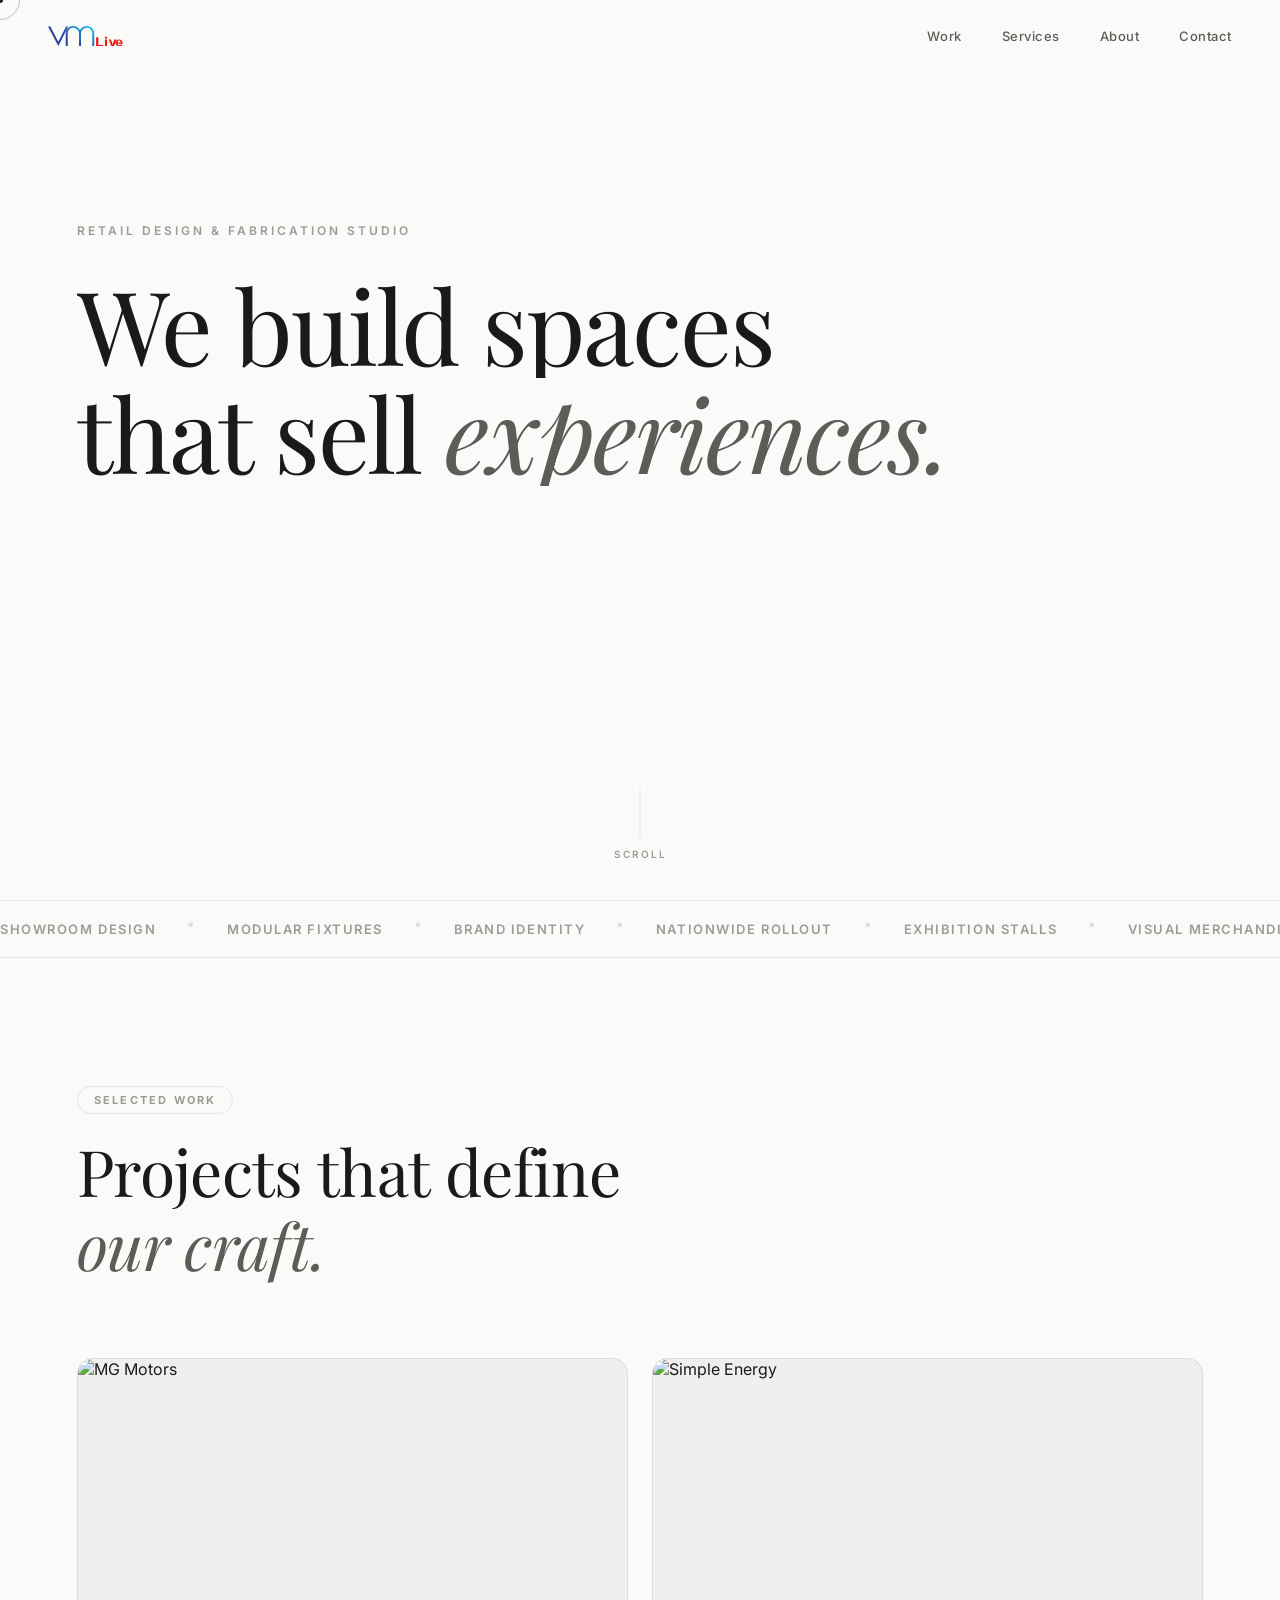
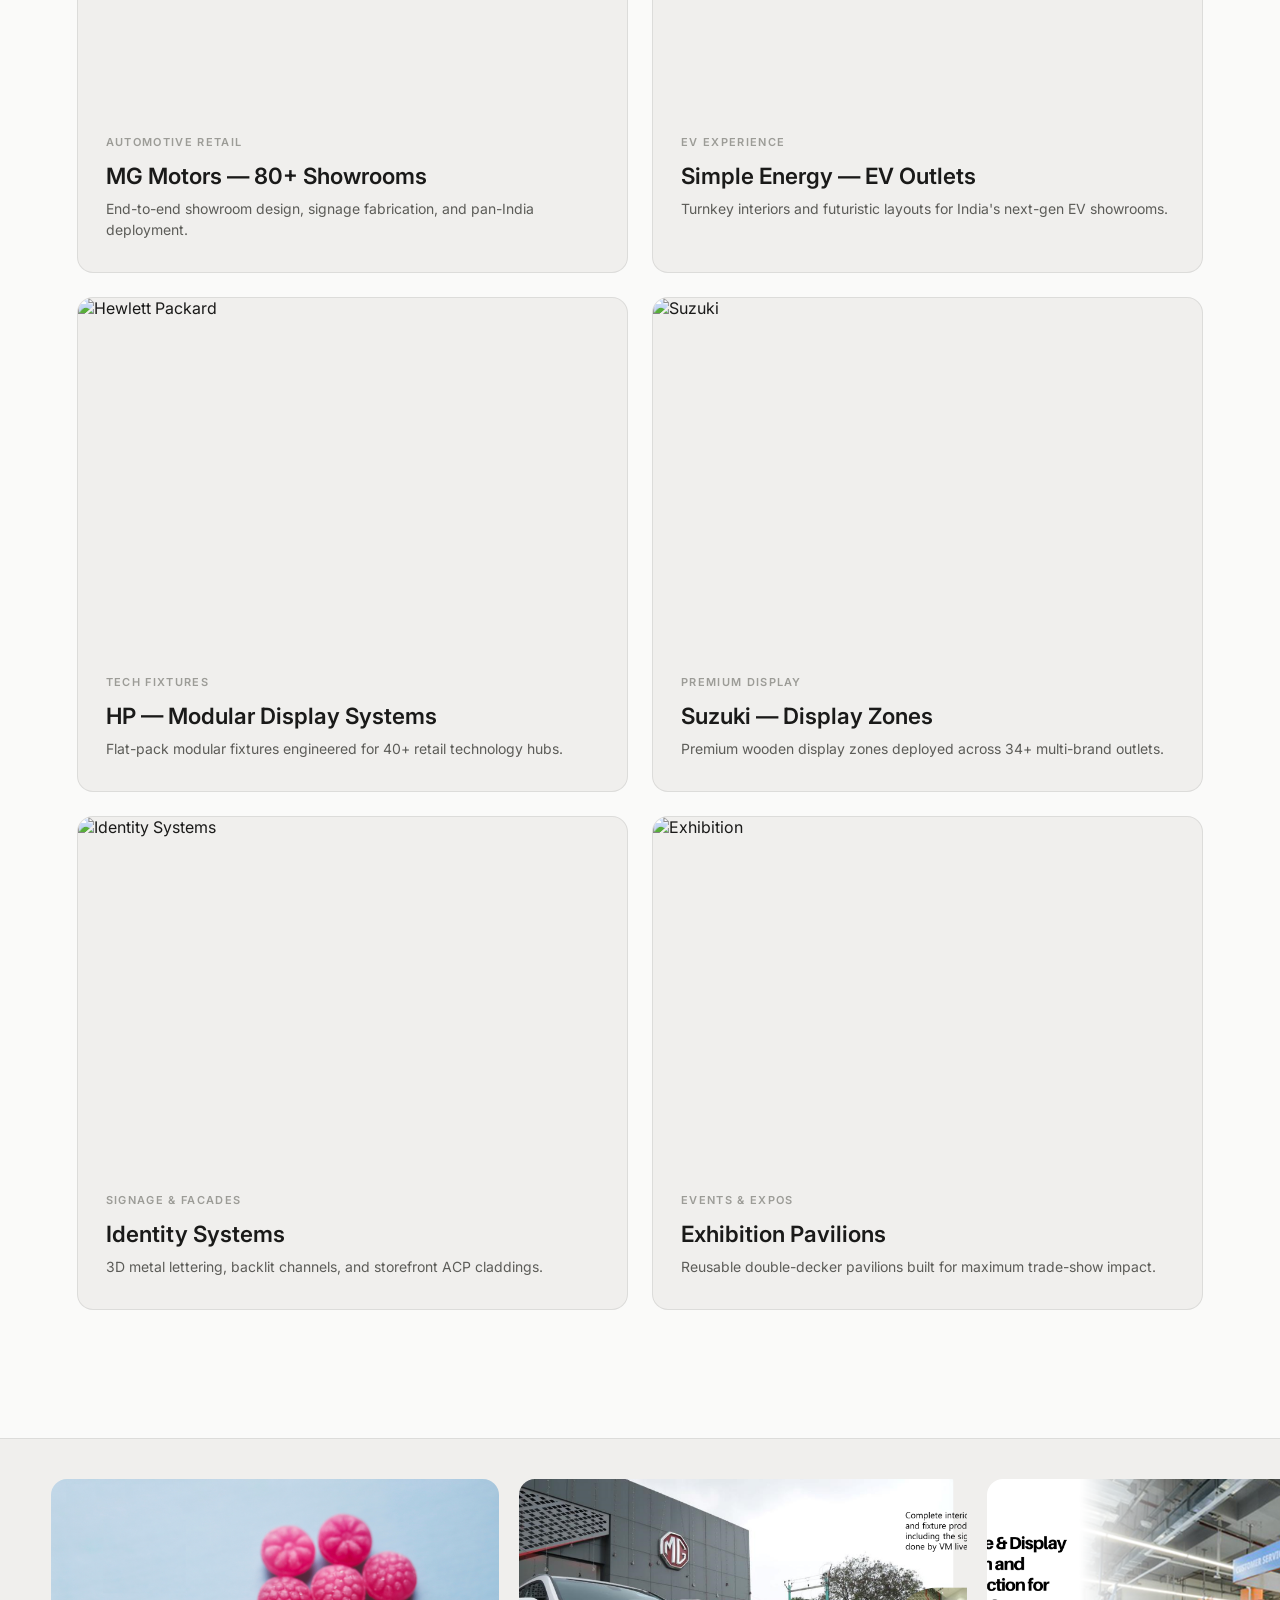
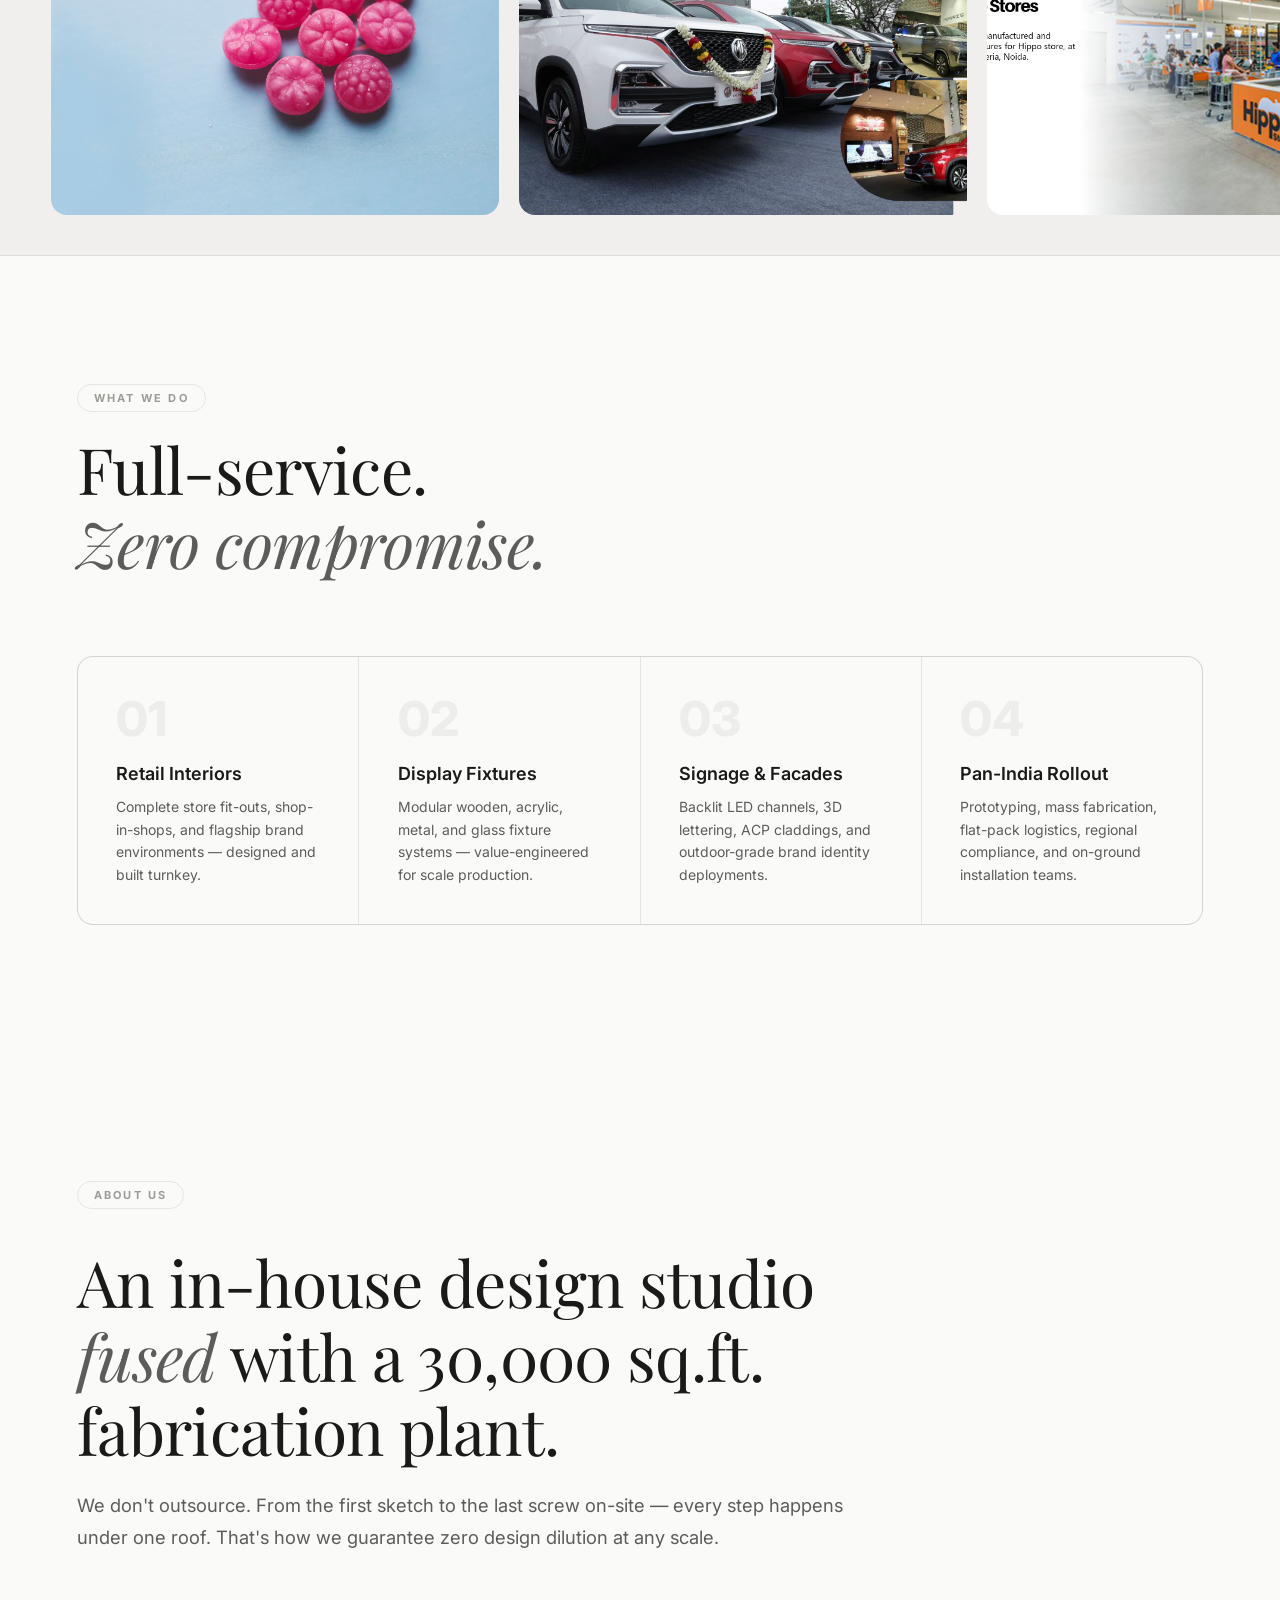
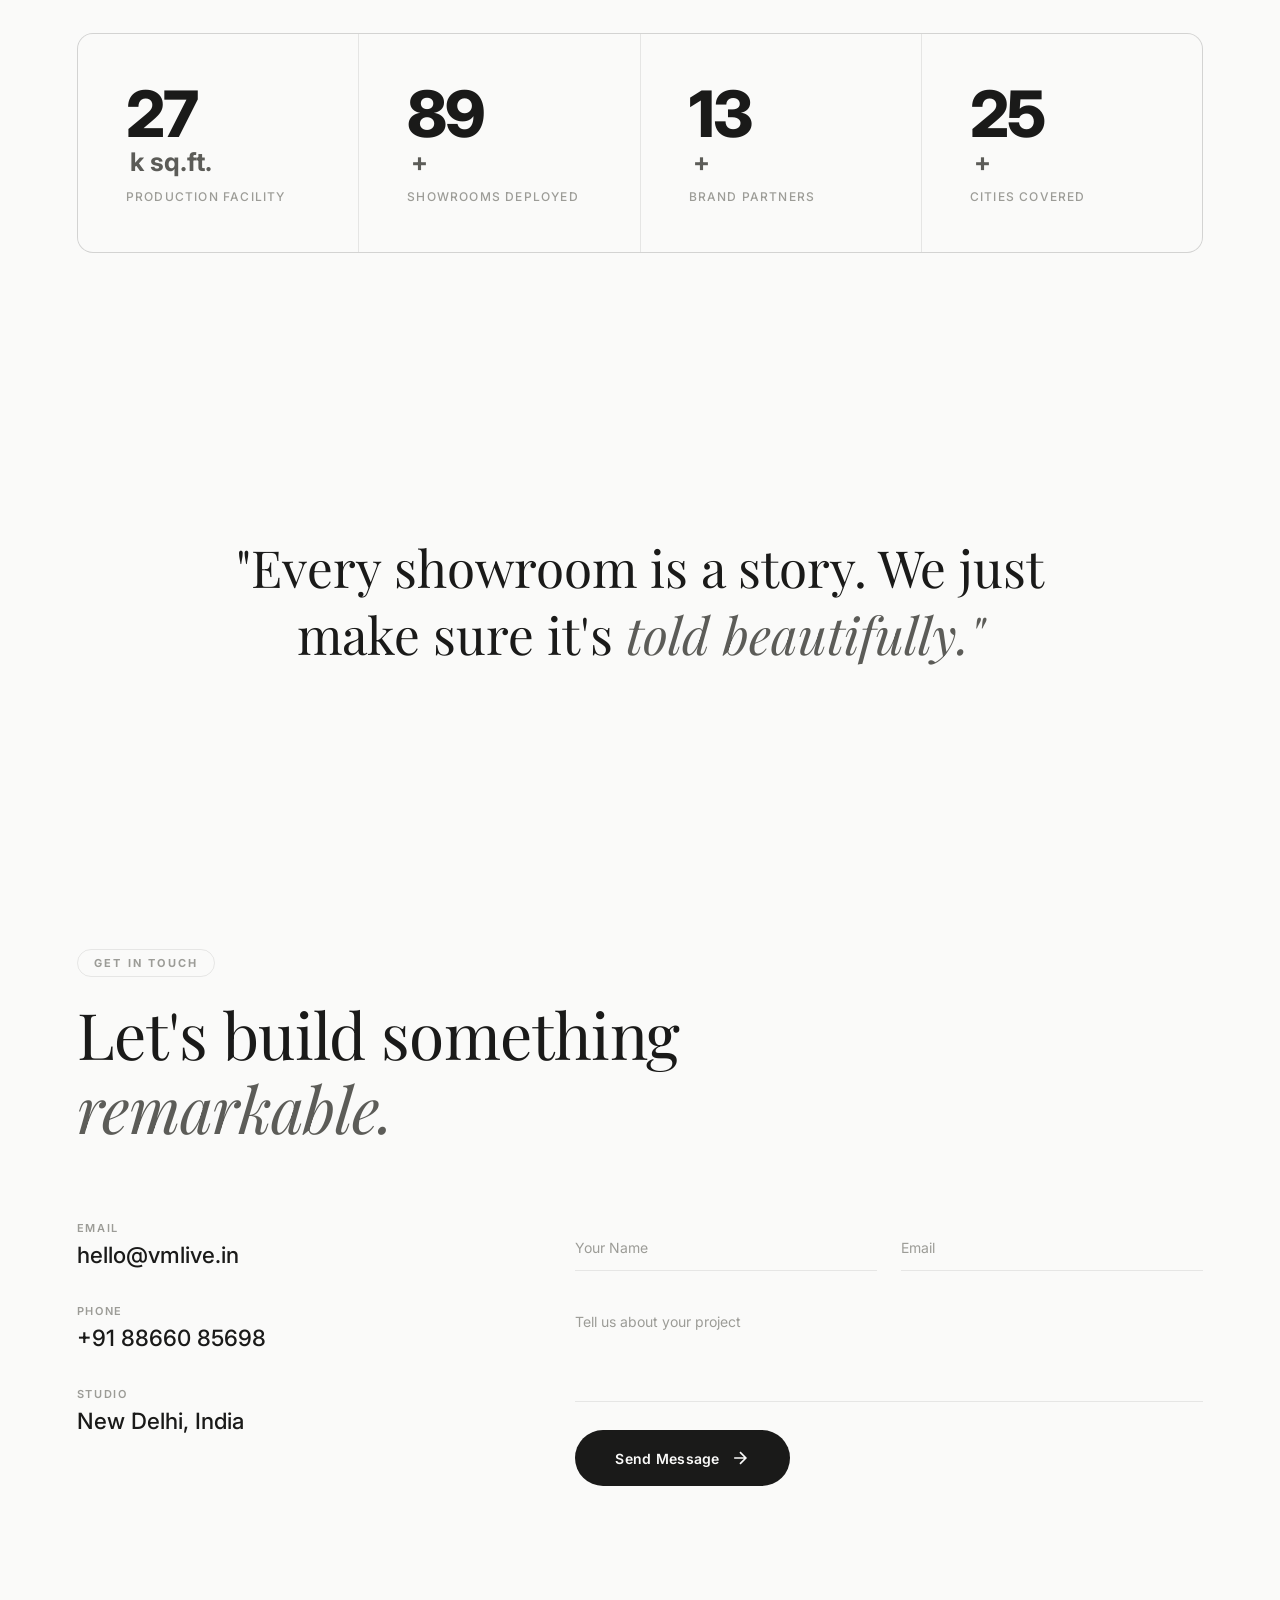
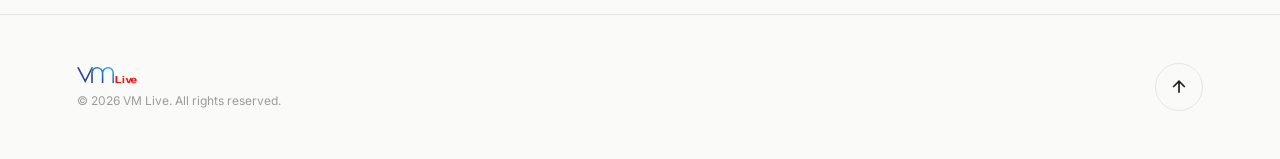
==== commit eaeae500: "V3: Make horizontal scroll gallery cards clickable with detail modals" ====
--- a/V3/index.html
+++ b/V3/index.html
@@ -178,12 +178,12 @@
     <!-- HORIZONTAL SCROLL GALLERY -->
     <section class="hscroll-section">
       <div class="hscroll-track" id="hscroll-track">
-        <div class="hscroll-card"><img src="assets/pptx/selected/image4.png" alt="Project" loading="lazy" /></div>
-        <div class="hscroll-card"><img src="assets/pptx/selected/image30.png" alt="Project" loading="lazy" /></div>
-        <div class="hscroll-card"><img src="assets/pptx/selected/image59.png" alt="Project" loading="lazy" /></div>
-        <div class="hscroll-card"><img src="assets/pptx/selected/image70.png" alt="Project" loading="lazy" /></div>
-        <div class="hscroll-card"><img src="assets/pptx/selected/image82.png" alt="Project" loading="lazy" /></div>
-        <div class="hscroll-card"><img src="assets/pptx/selected/image98.png" alt="Project" loading="lazy" /></div>
+        <div class="hscroll-card" data-id="h01"><img src="assets/pptx/selected/image4.png" alt="Maruti Suzuki" loading="lazy" /></div>
+        <div class="hscroll-card" data-id="h02"><img src="assets/pptx/selected/image30.png" alt="HP Experience Center" loading="lazy" /></div>
+        <div class="hscroll-card" data-id="h03"><img src="assets/pptx/selected/image59.png" alt="Cosmetics & VM Kiosks" loading="lazy" /></div>
+        <div class="hscroll-card" data-id="h04"><img src="assets/pptx/selected/image70.png" alt="Triumph Motorcycles" loading="lazy" /></div>
+        <div class="hscroll-card" data-id="h05"><img src="assets/pptx/selected/image82.png" alt="EV Experience Lounge" loading="lazy" /></div>
+        <div class="hscroll-card" data-id="h06"><img src="assets/pptx/selected/image98.png" alt="Corporate Signage Facade" loading="lazy" /></div>
       </div>
     </section>
 
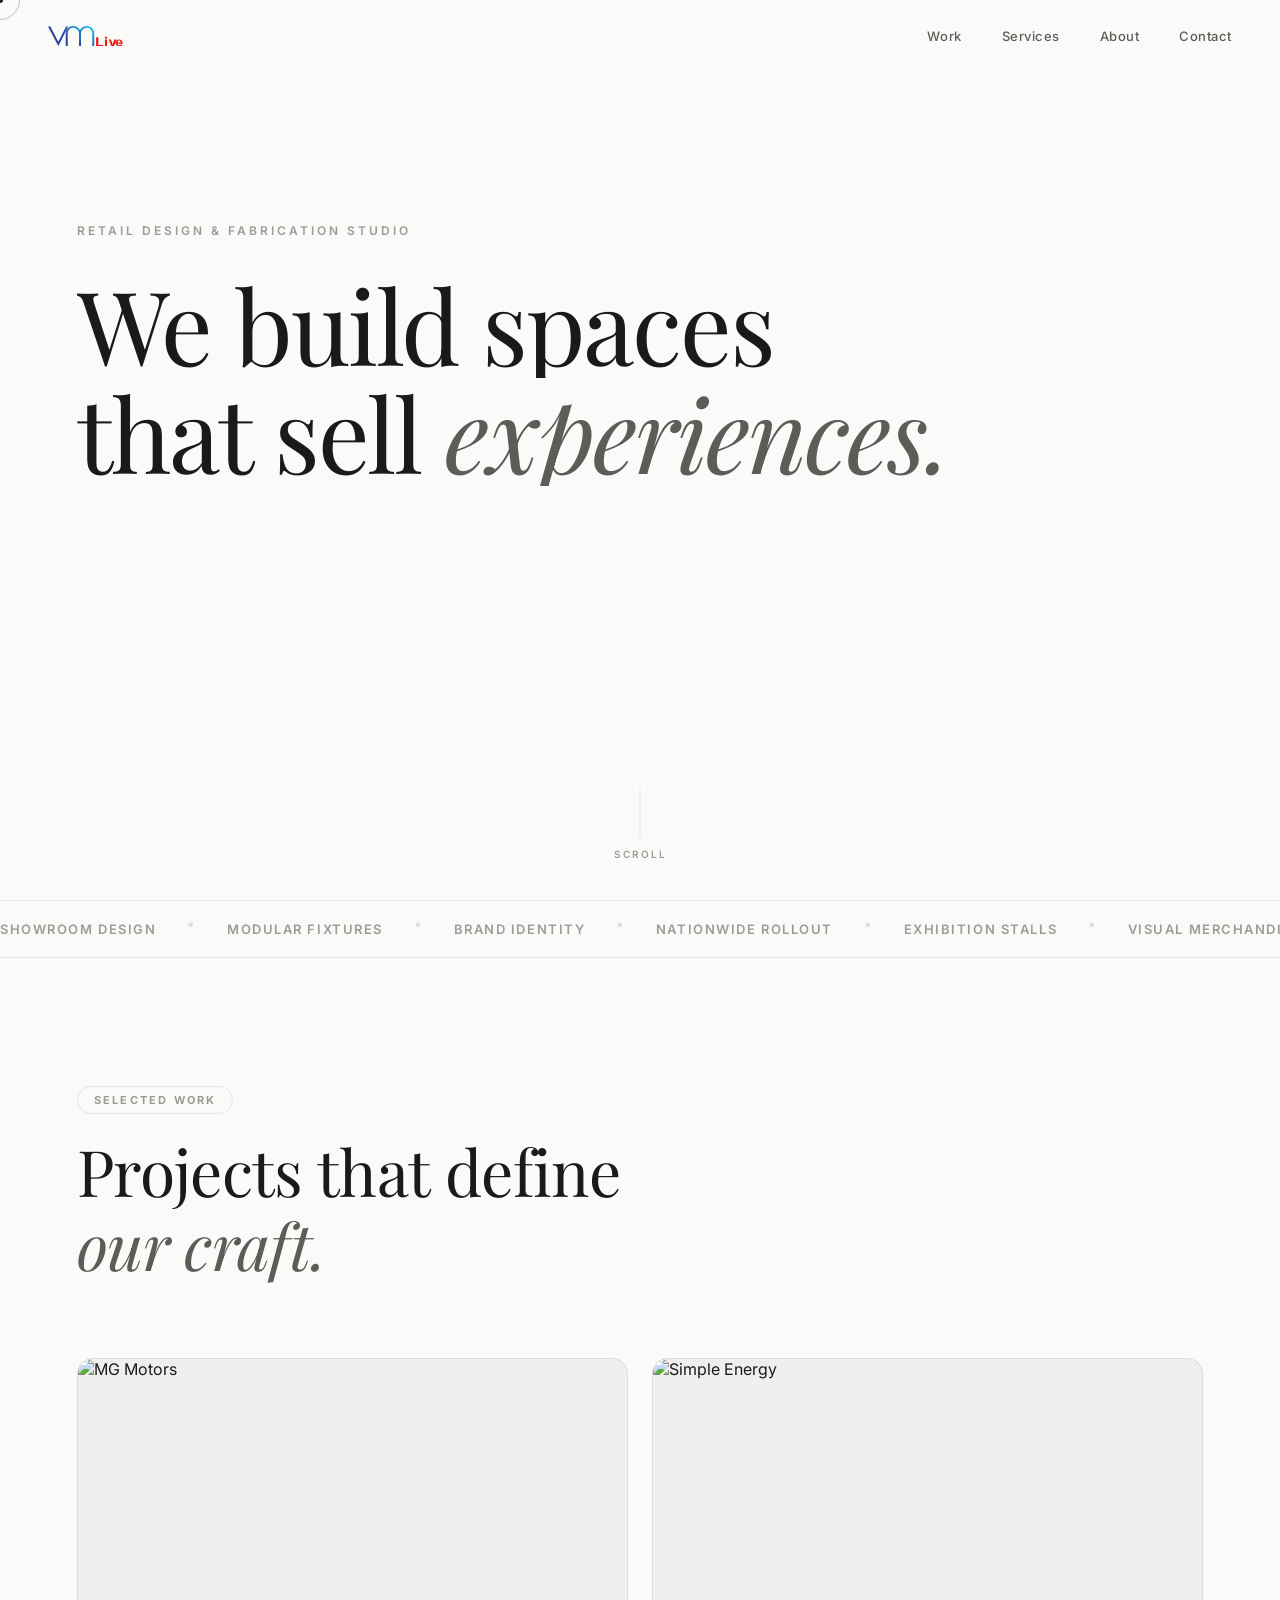
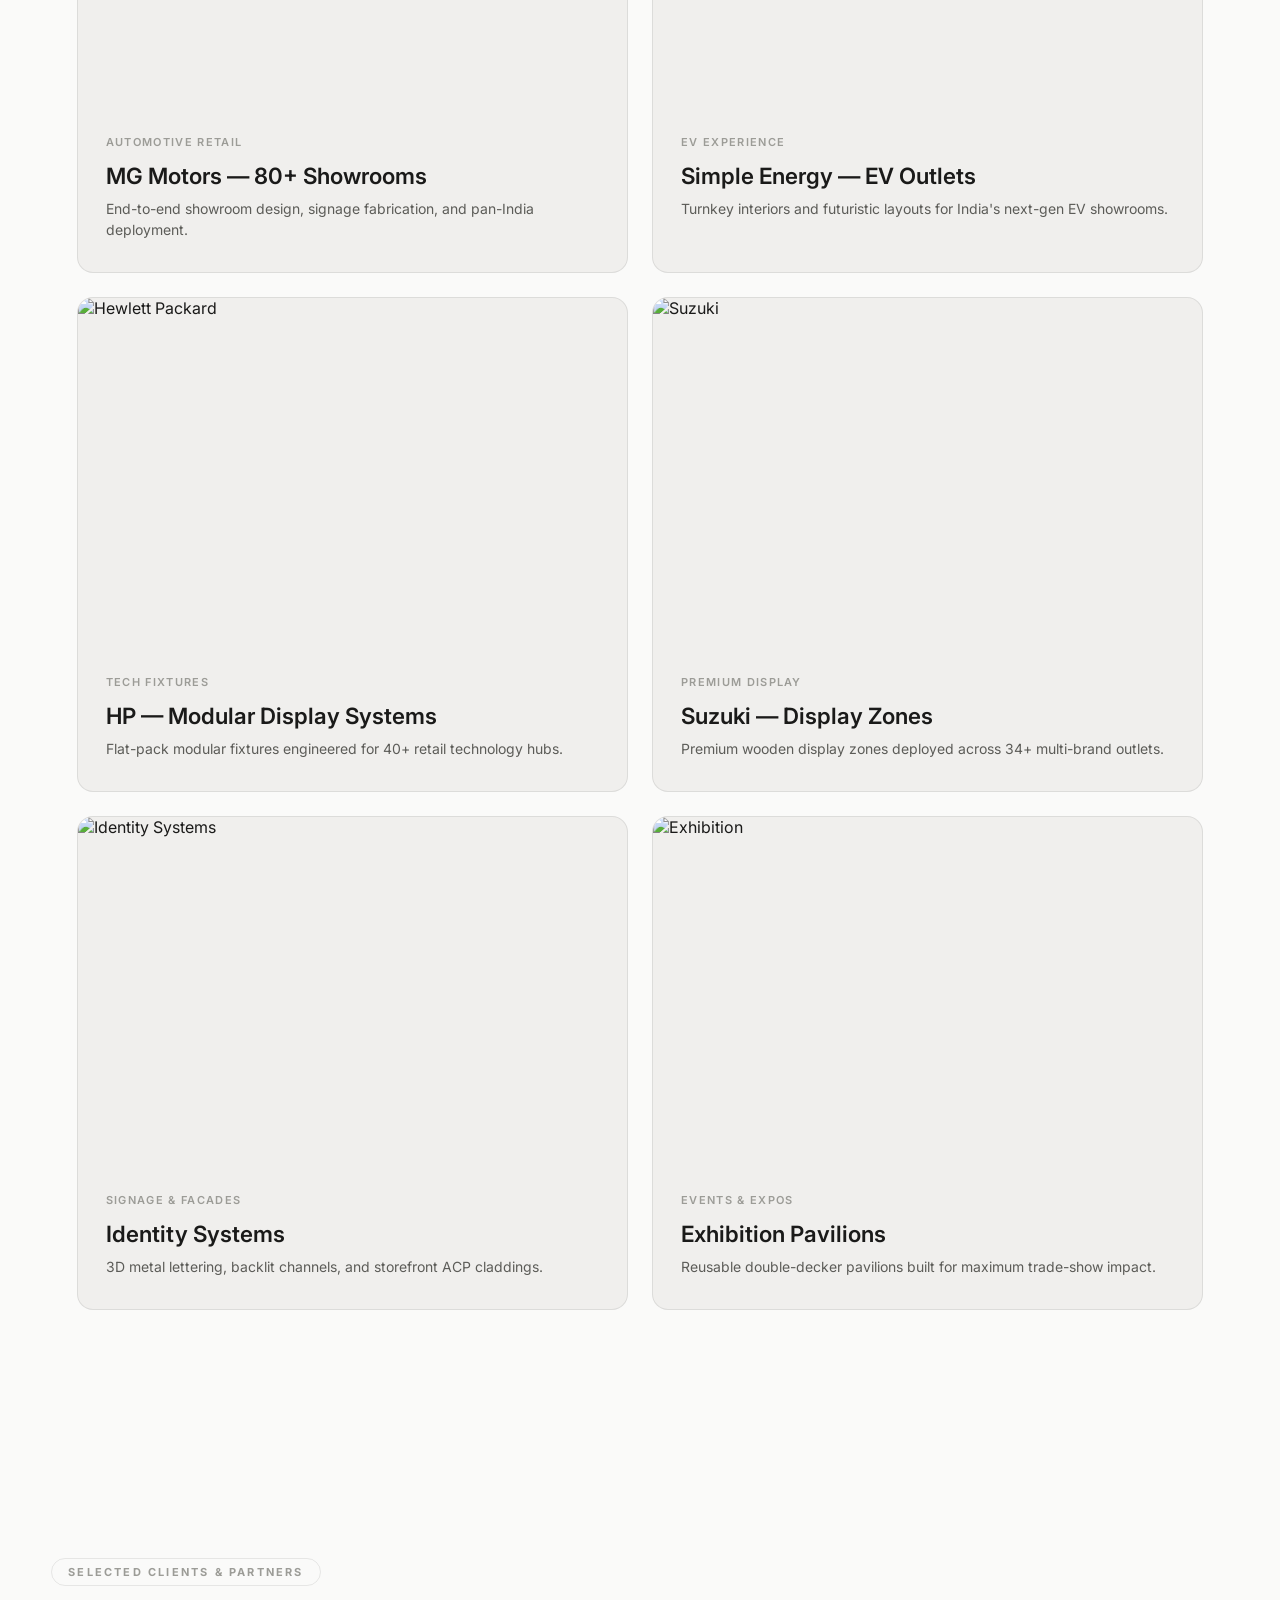
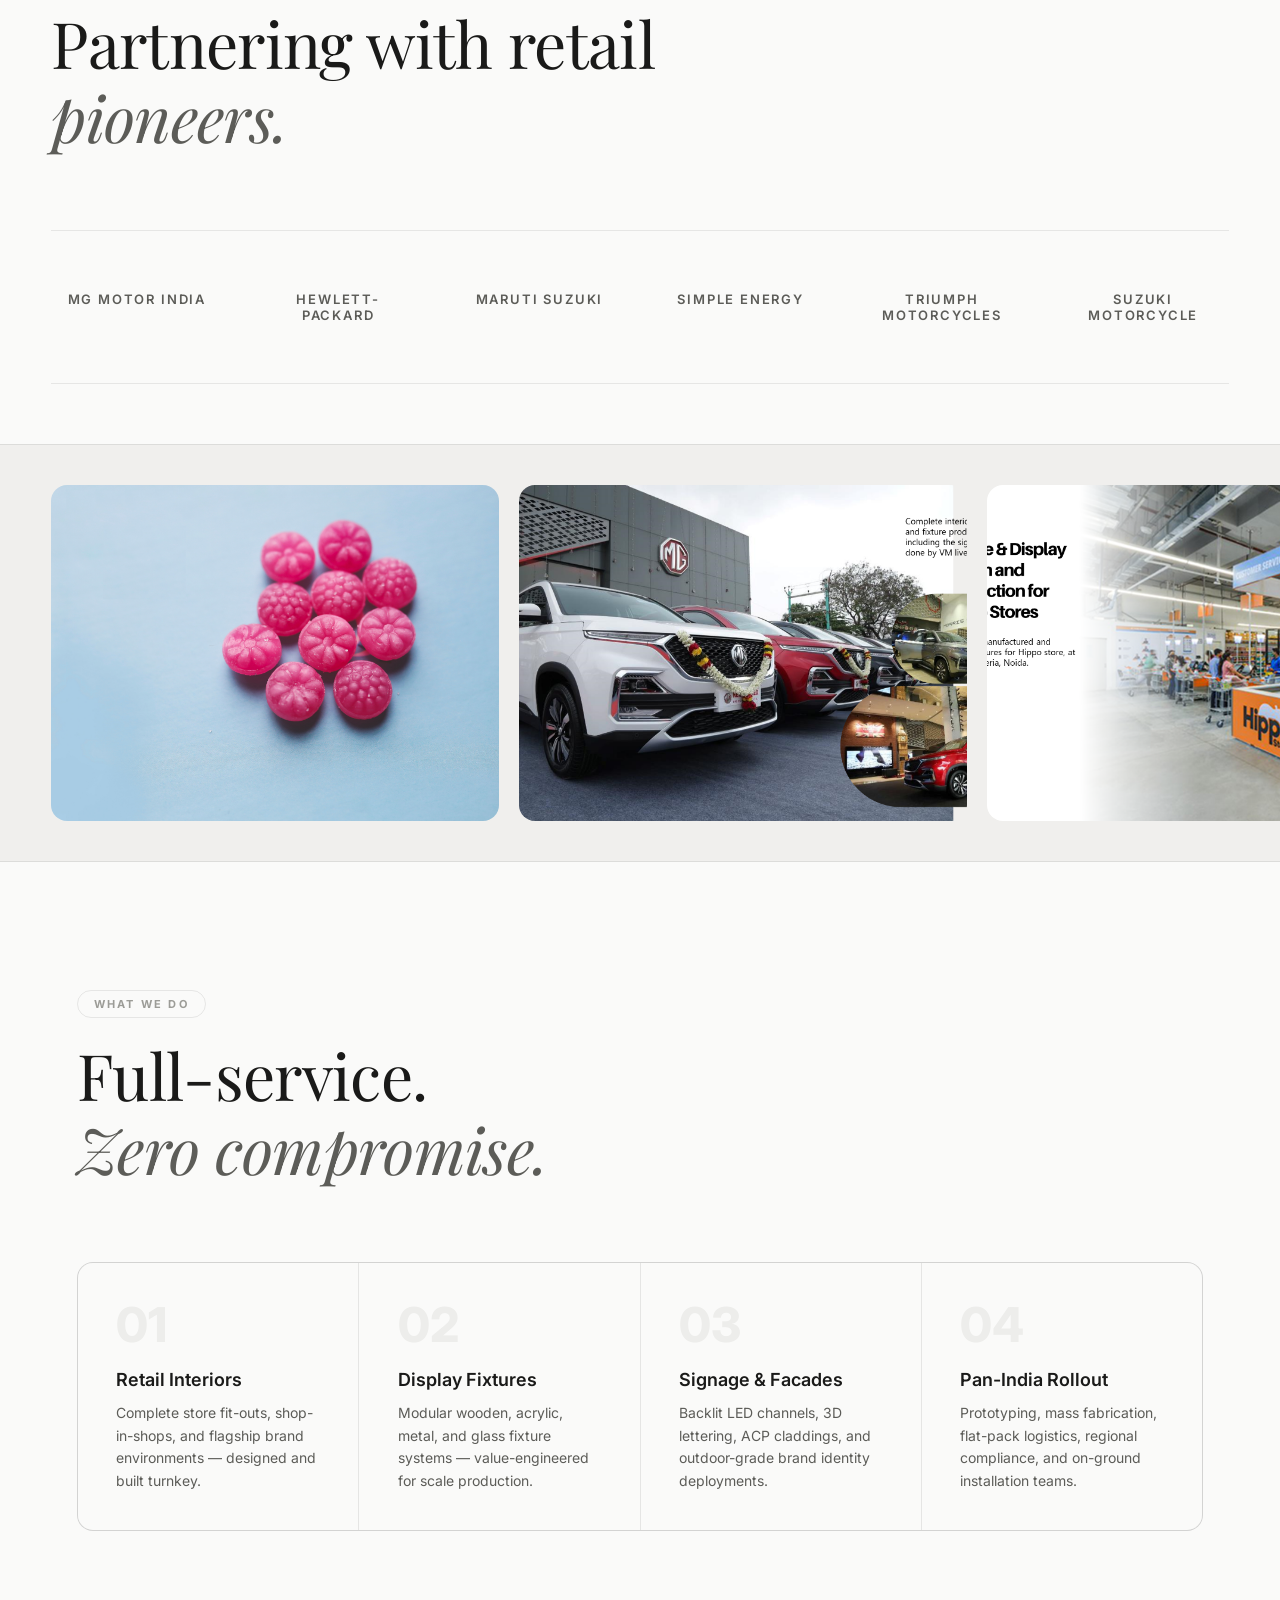
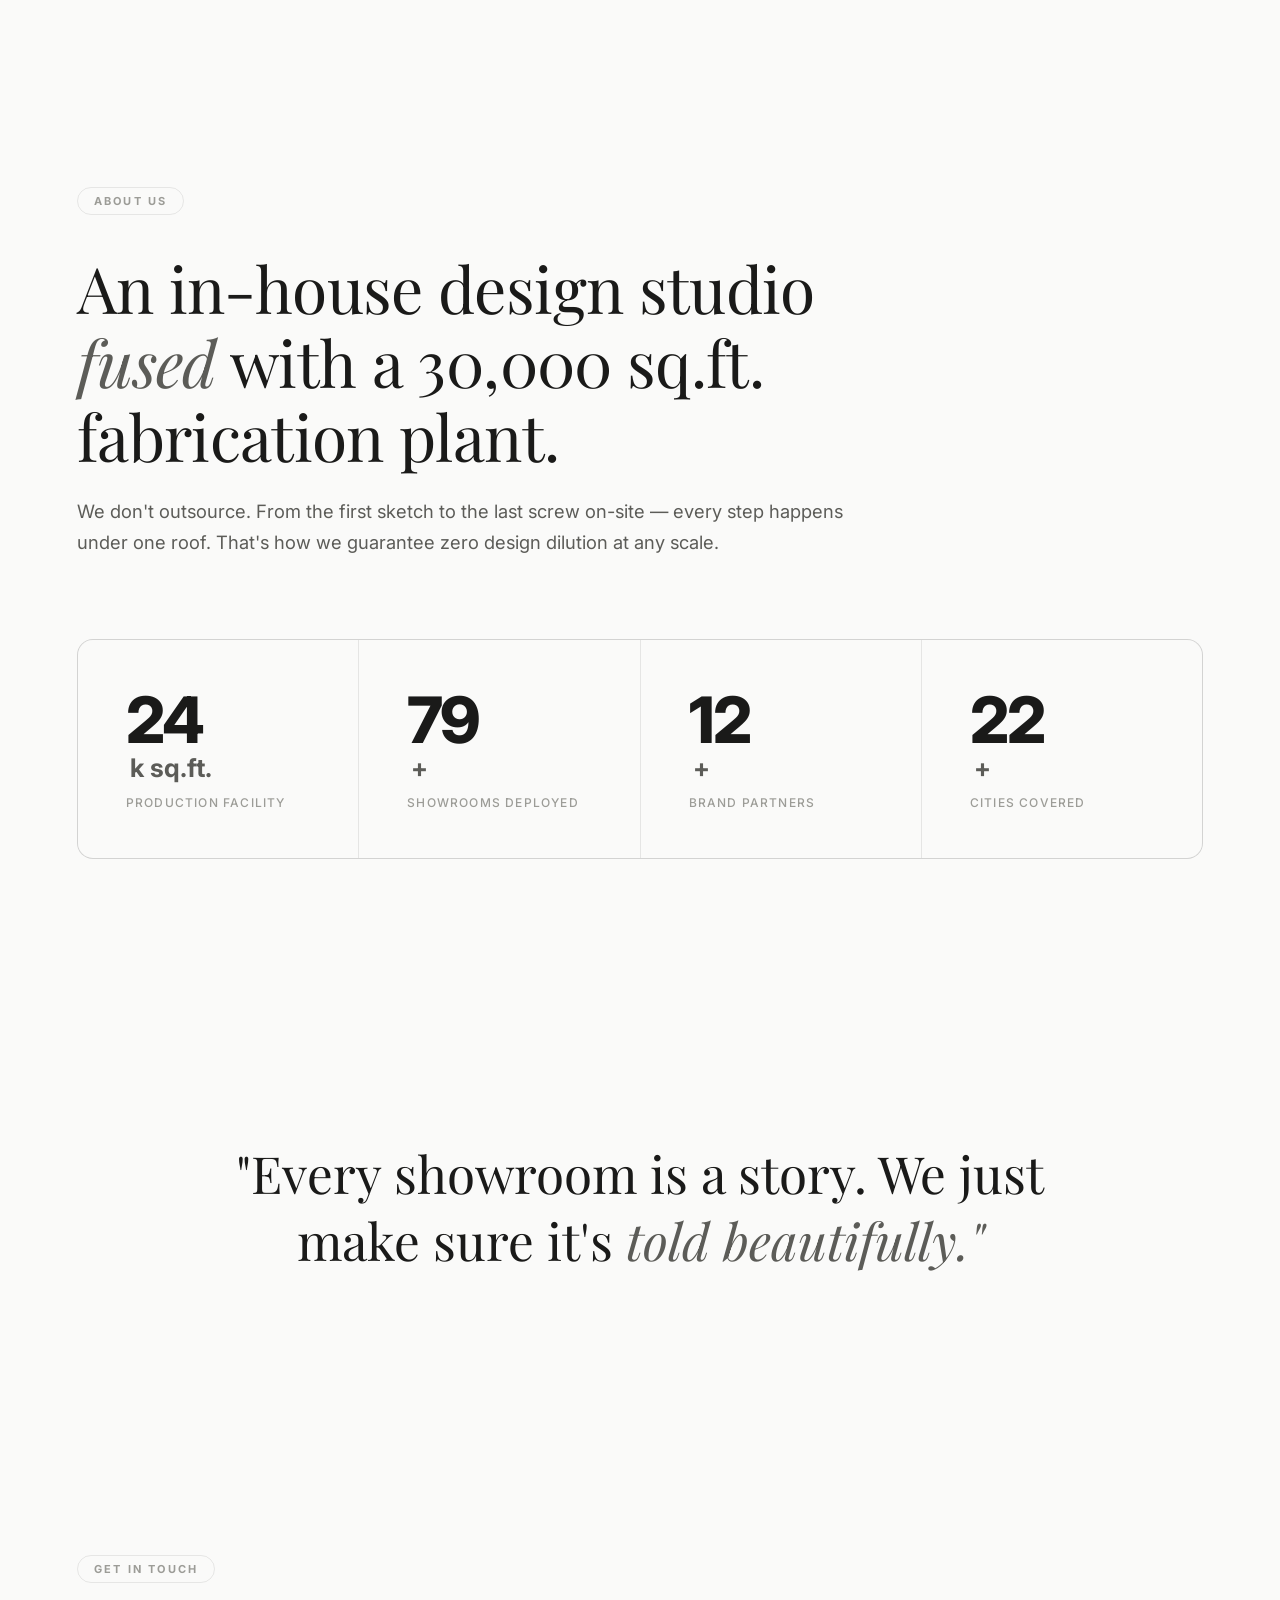
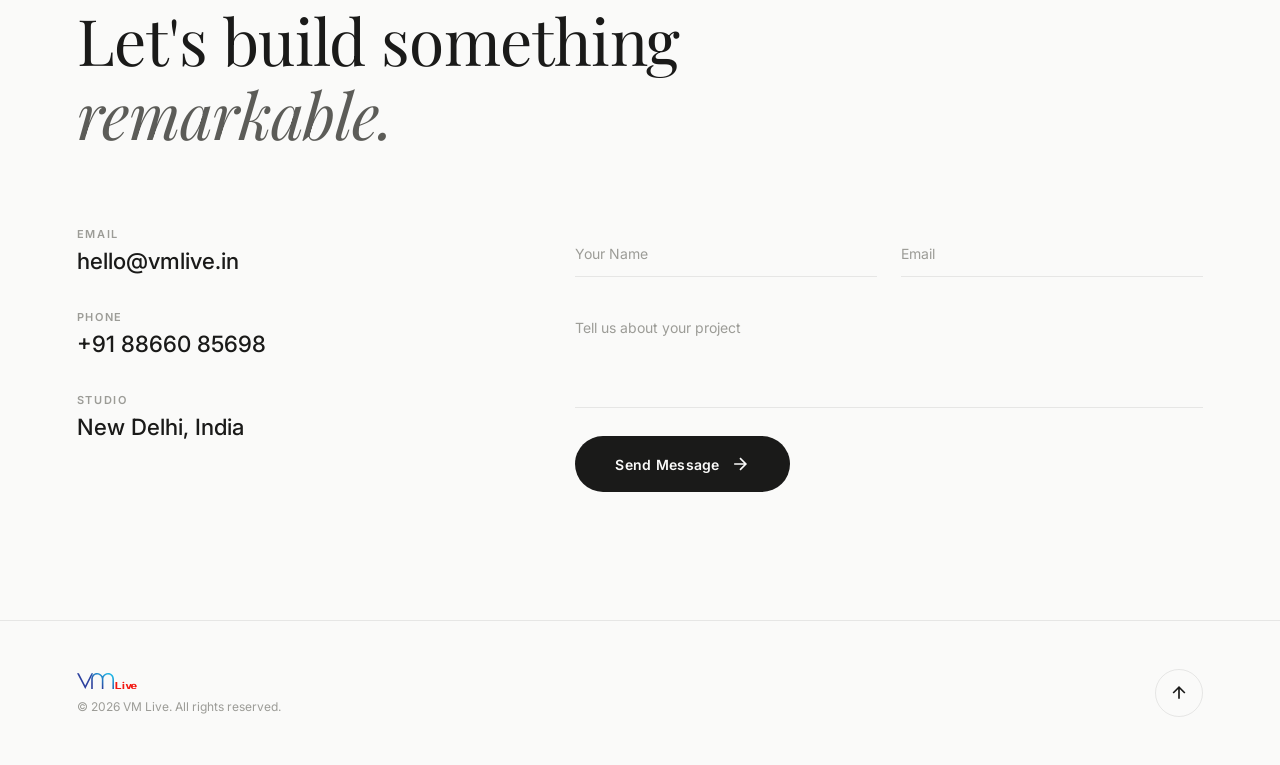
==== commit 0f2d9165: "V3: Add high-end typography-based Selected Clients section" ====
--- a/V3/index.html
+++ b/V3/index.html
@@ -175,6 +175,22 @@
       </div>
     </section>
 
+    <!-- SELECTED CLIENTS -->
+    <section class="clients-section">
+      <div class="section-header">
+        <span class="section-label reveal-up">Selected Clients & Partners</span>
+        <h2 class="section-heading reveal-up">Partnering with retail <br/><em>pioneers.</em></h2>
+      </div>
+      <div class="clients-grid reveal-up">
+        <div class="client-name">MG Motor India</div>
+        <div class="client-name">Hewlett-Packard</div>
+        <div class="client-name">Maruti Suzuki</div>
+        <div class="client-name">Simple Energy</div>
+        <div class="client-name">Triumph Motorcycles</div>
+        <div class="client-name">Suzuki Motorcycle</div>
+      </div>
+    </section>
+
     <!-- HORIZONTAL SCROLL GALLERY -->
     <section class="hscroll-section">
       <div class="hscroll-track" id="hscroll-track">
--- a/V3/styles.css
+++ b/V3/styles.css
@@ -859,12 +859,48 @@
   transform: translateY(0);
 }
 
+/* ── Selected Clients ── */
+.clients-section {
+  padding: 120px clamp(20px, 4vw, 80px) 60px;
+  max-width: 1440px;
+  margin: 0 auto;
+}
+
+.clients-grid {
+  display: grid;
+  grid-template-columns: repeat(6, 1fr);
+  gap: 30px;
+  margin-top: 60px;
+  border-top: 1px solid var(--border);
+  border-bottom: 1px solid var(--border);
+  padding: 48px 0;
+}
+
+.client-name {
+  font-family: var(--font-sans);
+  font-size: 13px;
+  font-weight: 600;
+  letter-spacing: 0.14em;
+  text-transform: uppercase;
+  color: var(--fg-secondary);
+  text-align: center;
+  padding: 12px;
+  transition: color 0.4s var(--ease-out), transform 0.4s var(--ease-out);
+  position: relative;
+}
+
+.client-name:hover {
+  color: var(--fg);
+  transform: translateY(-2px);
+}
+
 /* ── Responsive ── */
 @media (max-width: 1024px) {
   .project-grid { grid-template-columns: 1fr; }
   .services-grid { grid-template-columns: repeat(2, 1fr); }
   .stats-strip { grid-template-columns: repeat(2, 1fr); }
   .contact-grid { grid-template-columns: 1fr; gap: 60px; }
+  .clients-grid { grid-template-columns: repeat(3, 1fr); gap: 20px; }
 }
 
 @media (max-width: 768px) {
@@ -877,6 +913,7 @@
   .hero-scroll-indicator { display: none; }
   body { cursor: auto; }
   .cursor-dot, .cursor-ring { display: none; }
+  .clients-grid { grid-template-columns: repeat(2, 1fr); padding: 32px 0; }
 
   .section-heading {
     font-size: clamp(1.8rem, 6vw, 3rem);
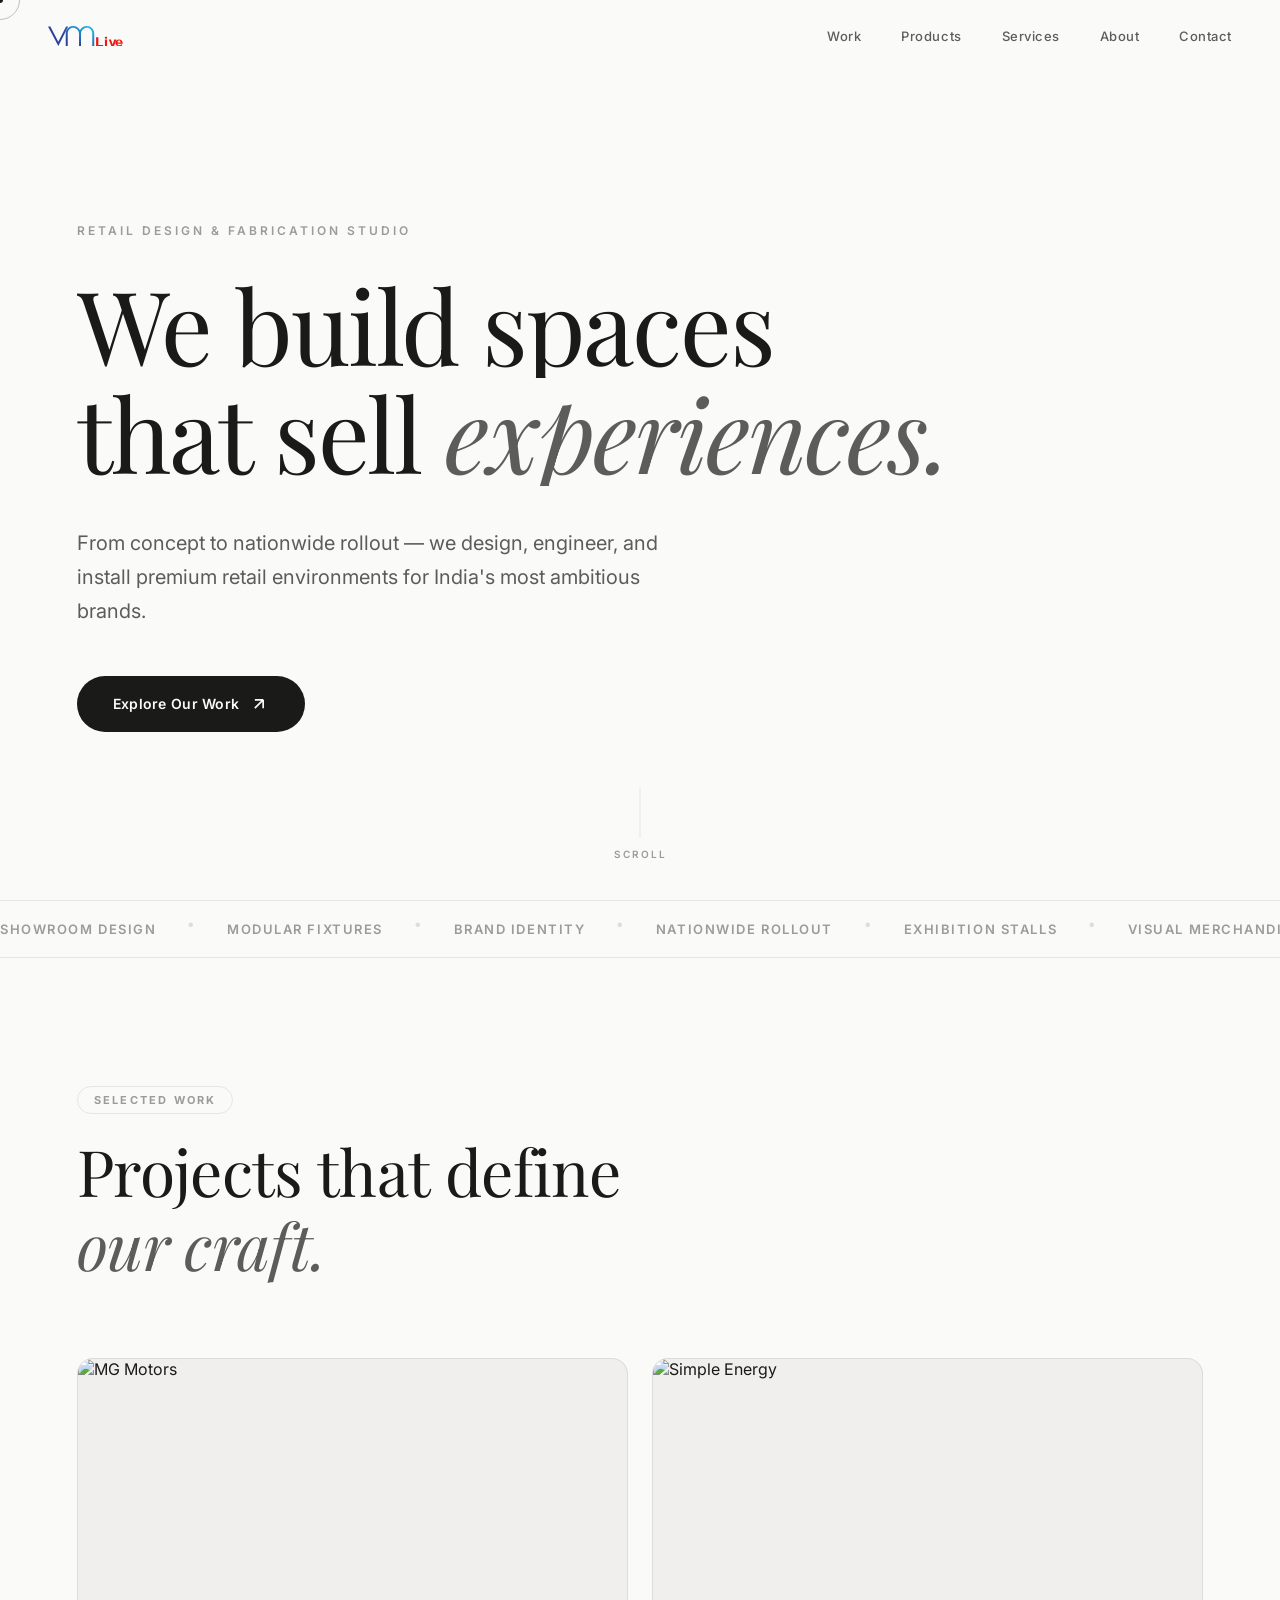
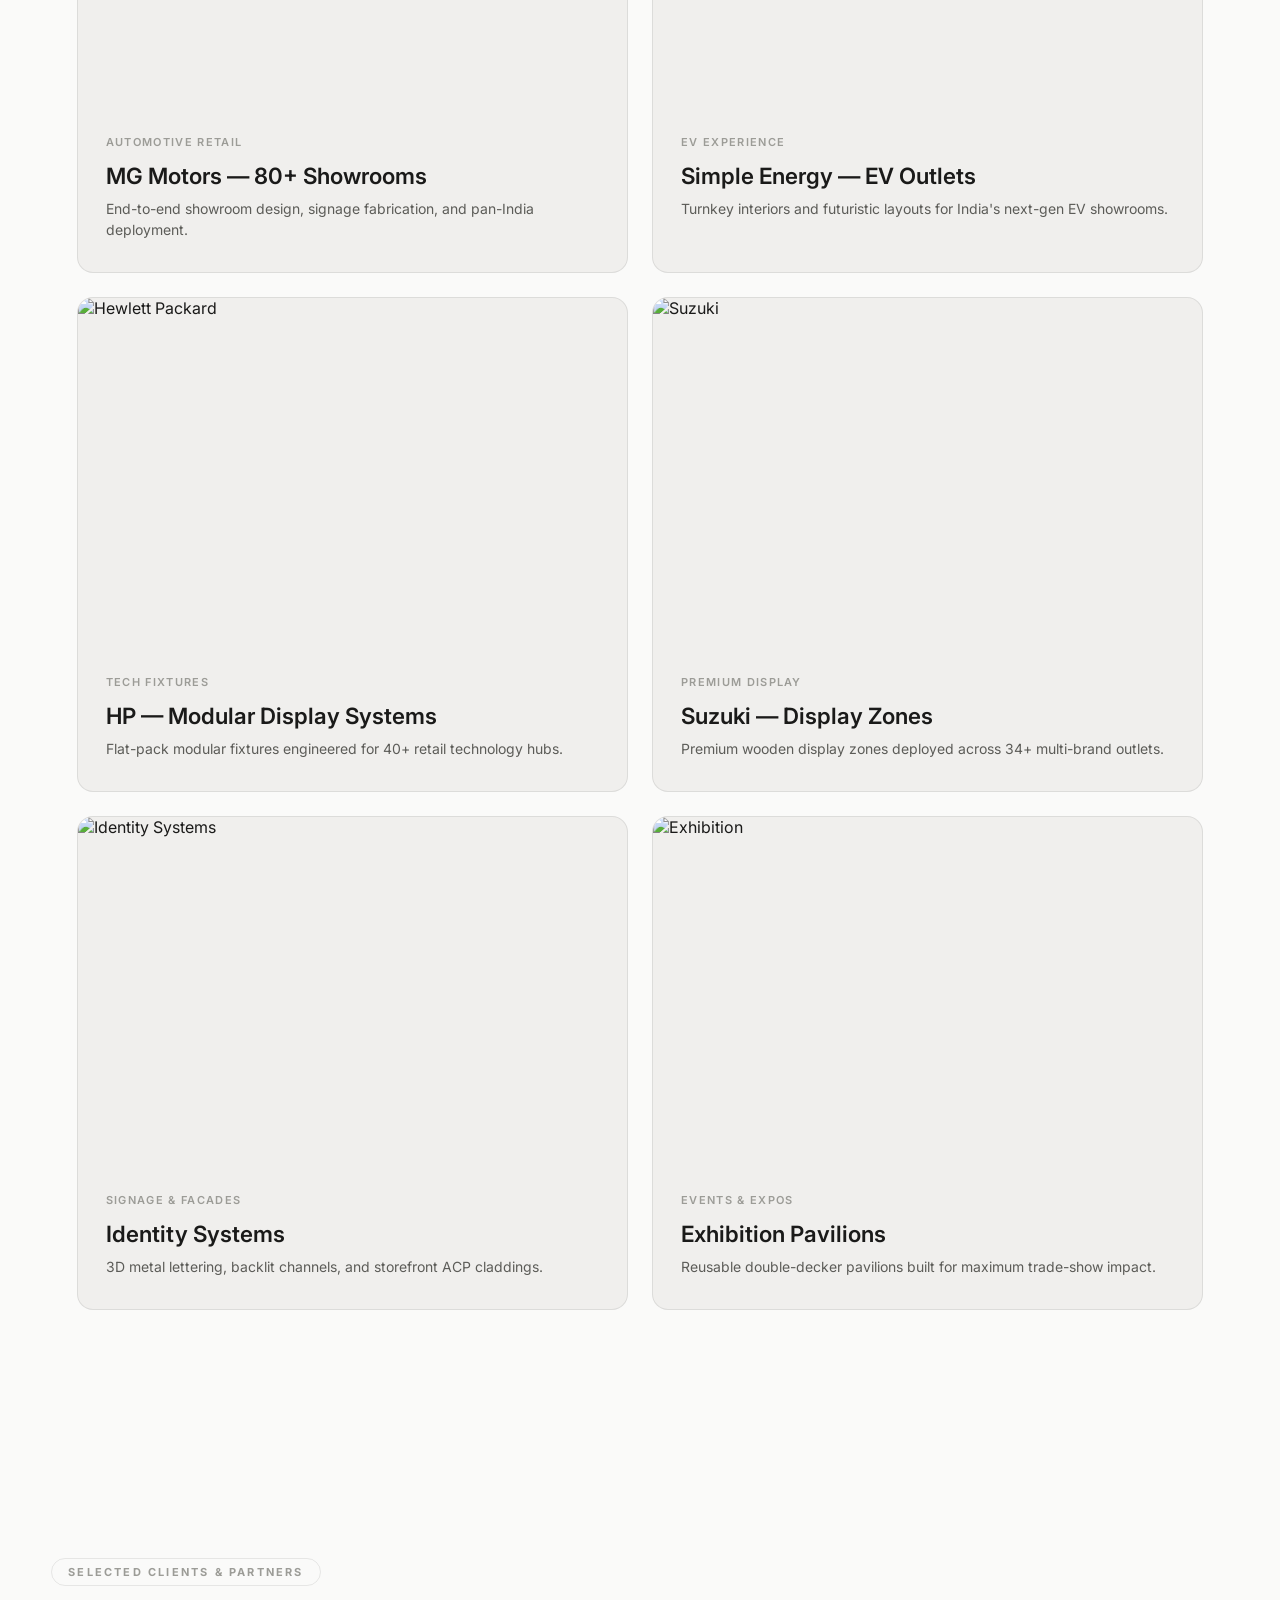
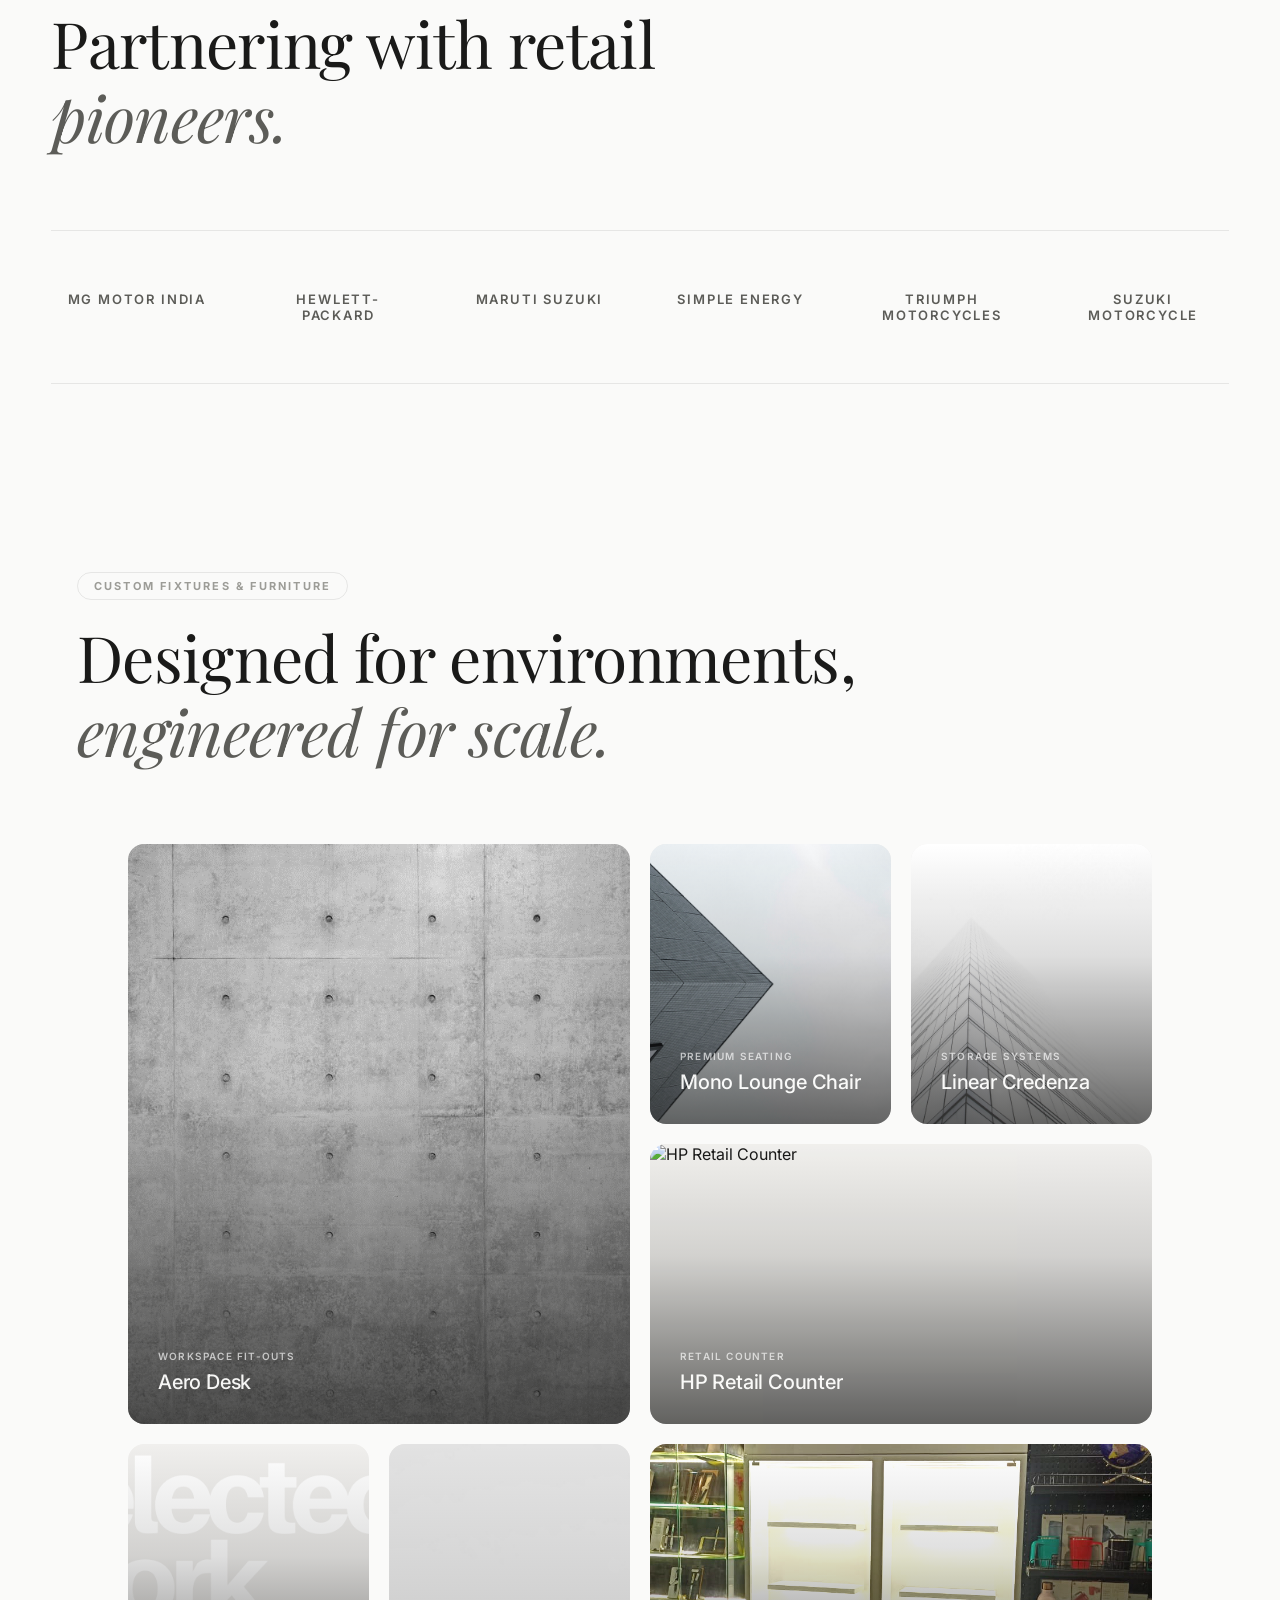
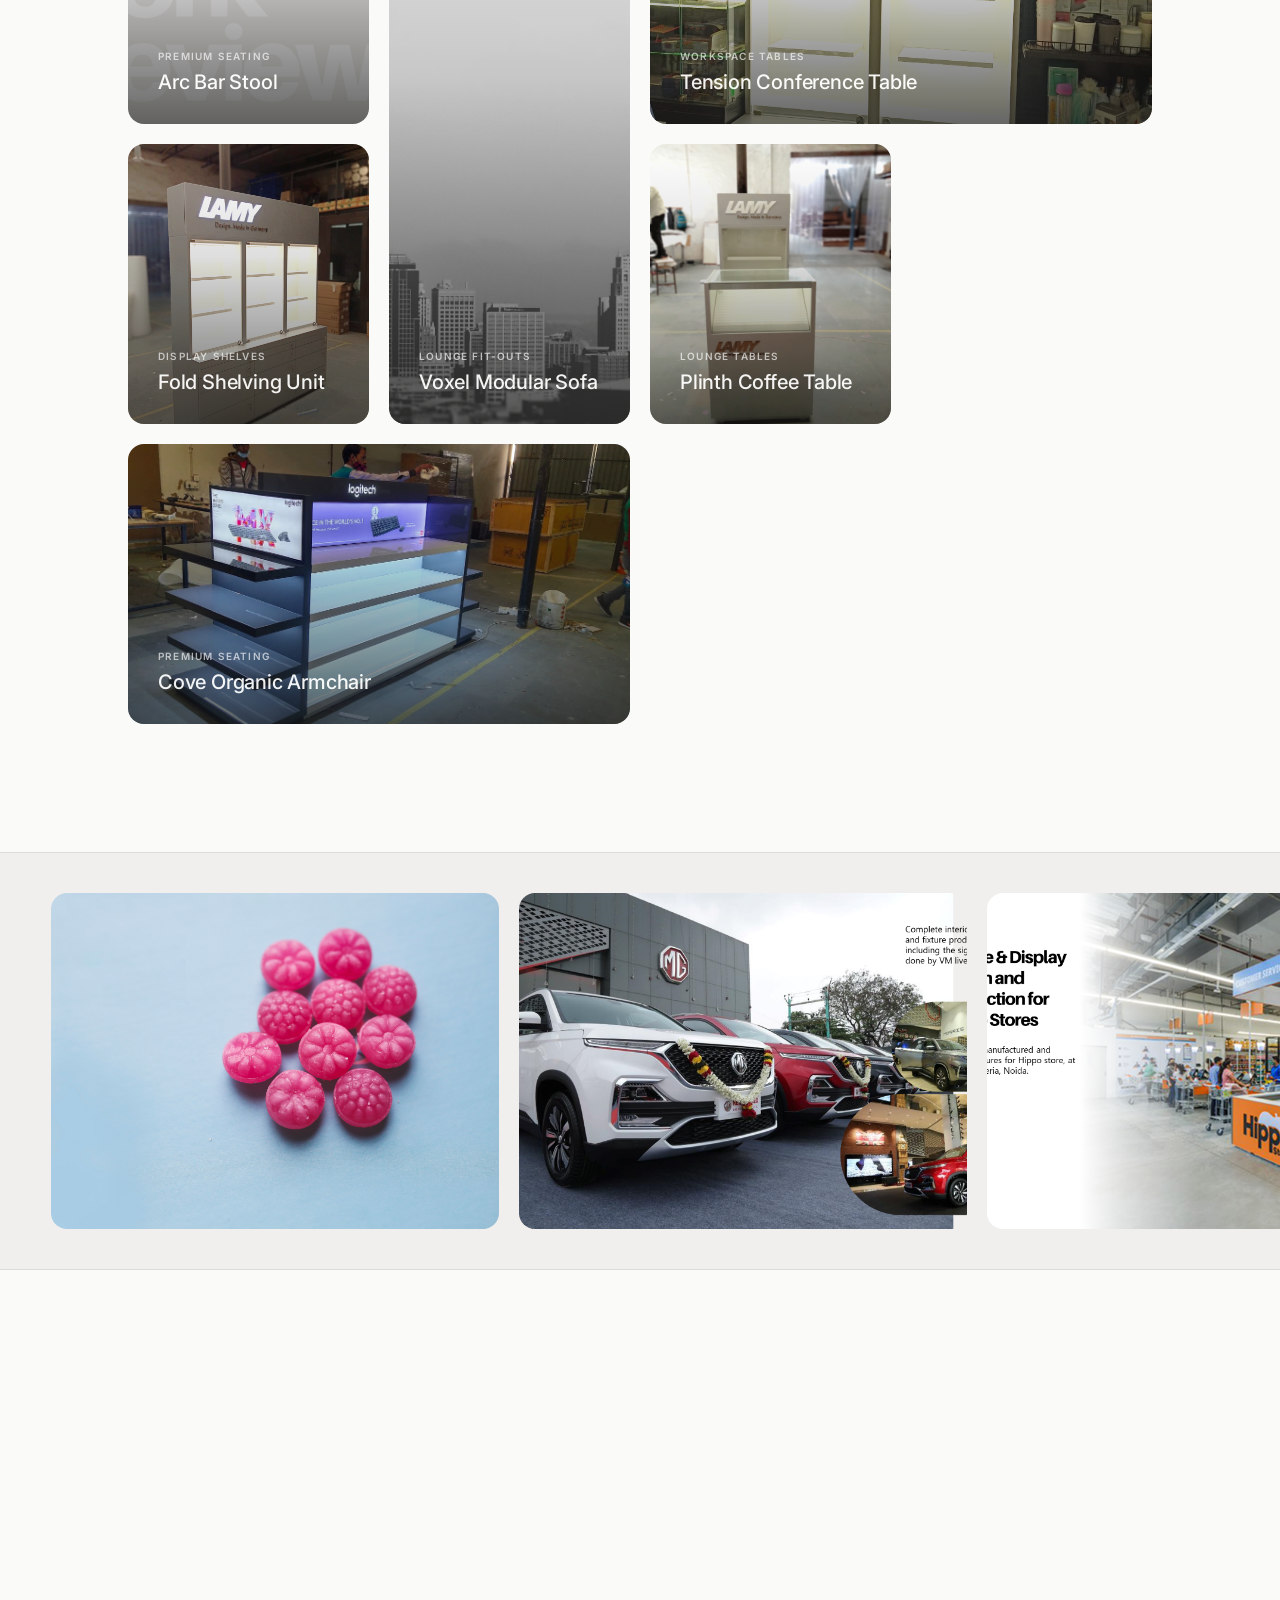
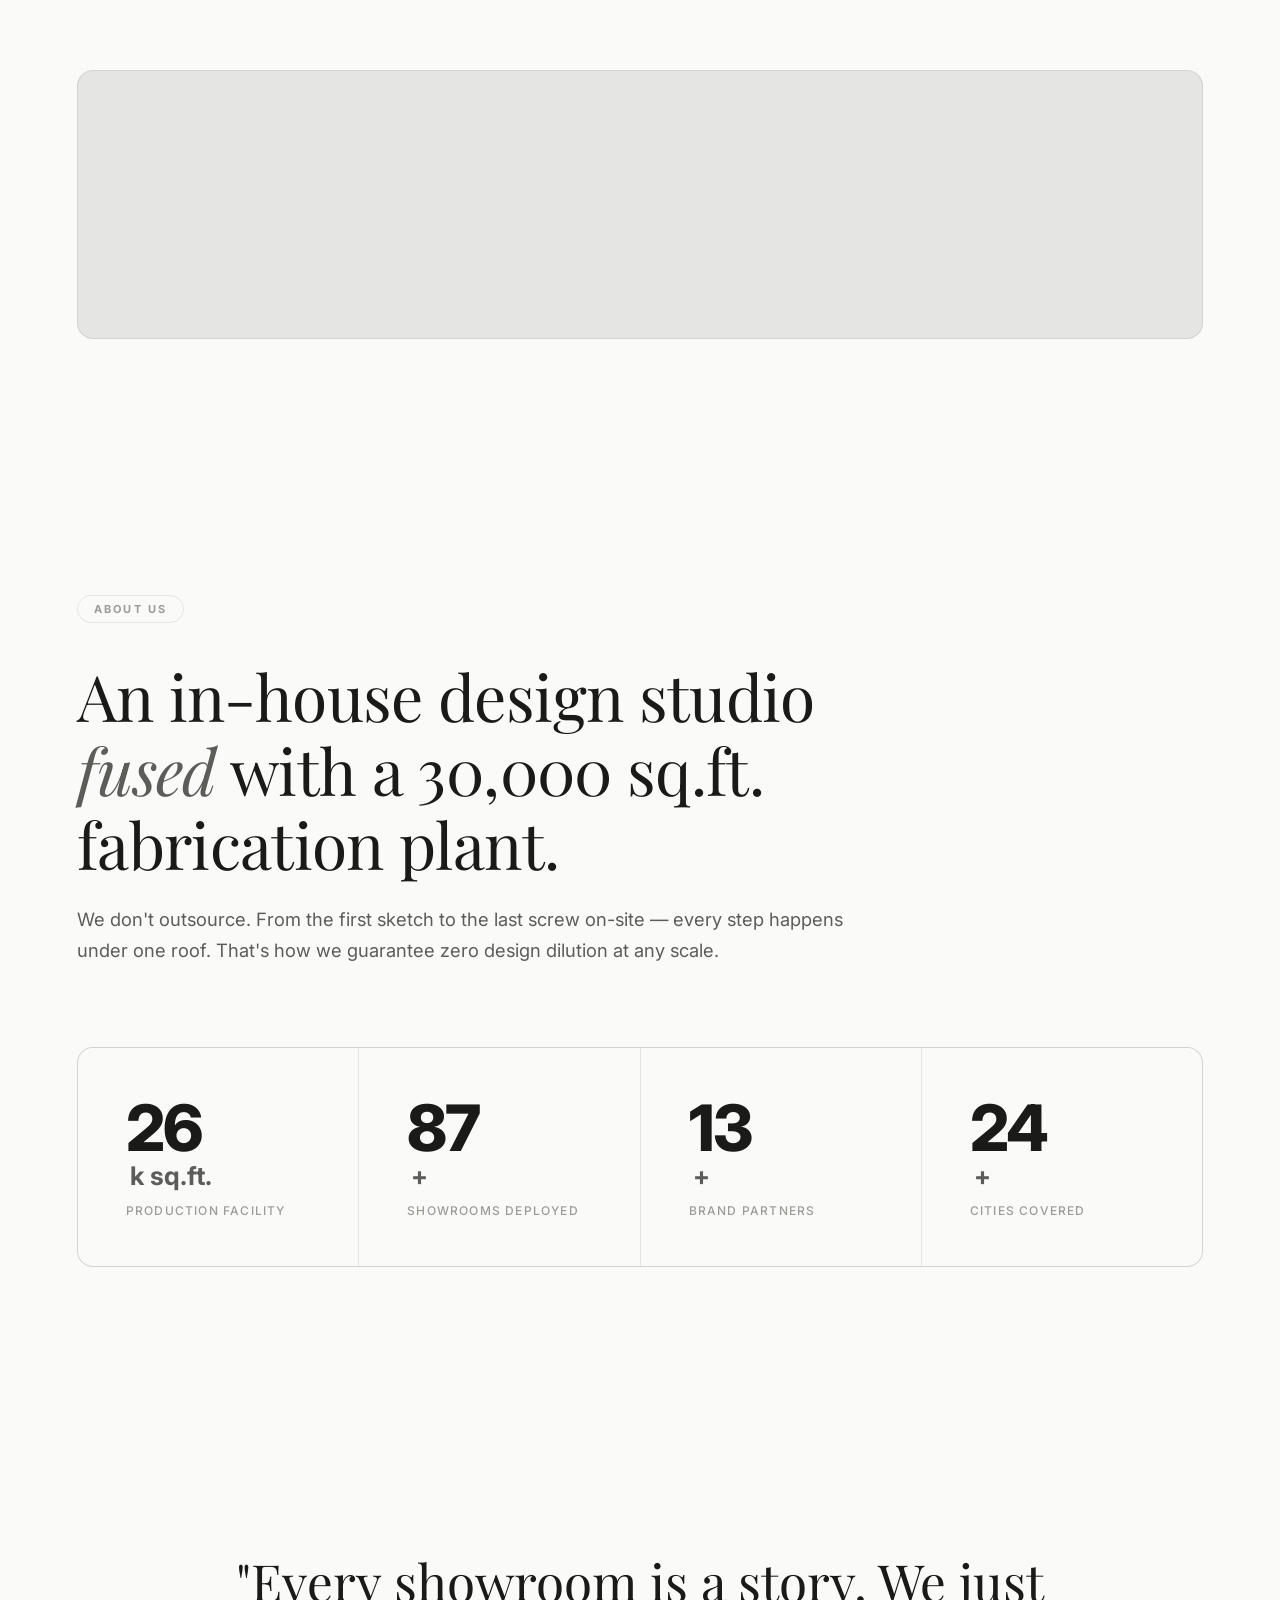
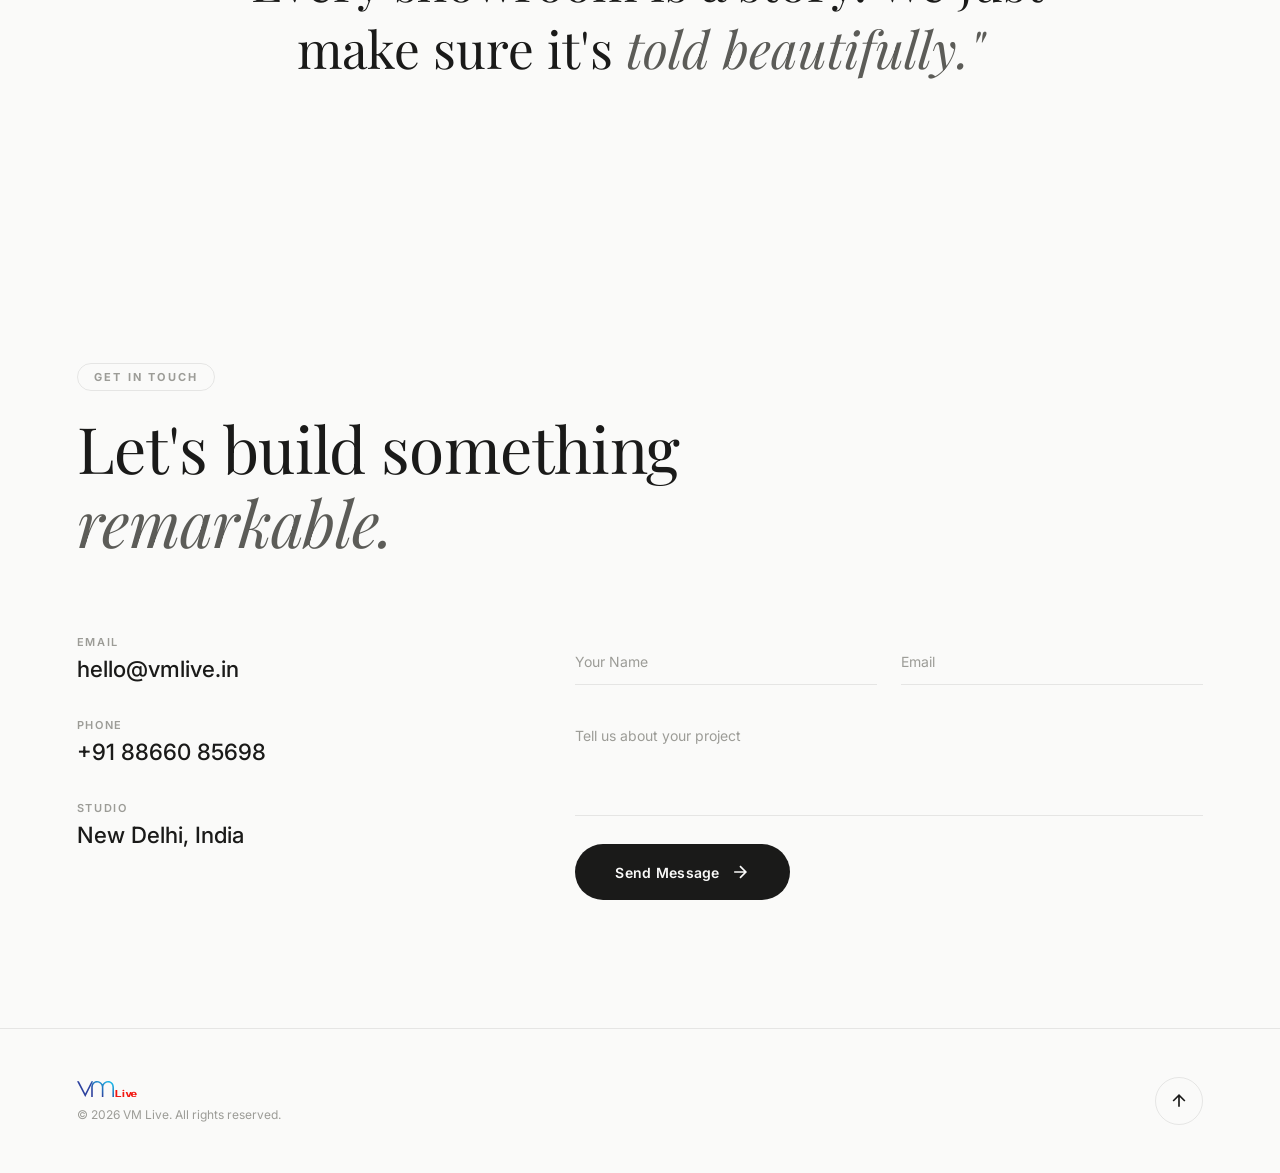
==== commit 3ad2ed03: "V3: Add responsive Products collage section with interactive hover layout and modals" ====
--- a/V3/index.html
+++ b/V3/index.html
@@ -33,9 +33,10 @@
       </a>
       <nav class="main-nav">
         <a href="#work" class="nav-item" data-index="01">Work</a>
-        <a href="#services" class="nav-item" data-index="02">Services</a>
-        <a href="#about" class="nav-item" data-index="03">About</a>
-        <a href="#contact" class="nav-item" data-index="04">Contact</a>
+        <a href="#products" class="nav-item" data-index="02">Products</a>
+        <a href="#services" class="nav-item" data-index="03">Services</a>
+        <a href="#about" class="nav-item" data-index="04">About</a>
+        <a href="#contact" class="nav-item" data-index="05">Contact</a>
       </nav>
       <button class="menu-toggle" id="menu-toggle" aria-label="Toggle Menu">
         <span></span><span></span>
@@ -47,6 +48,7 @@
   <div class="mobile-nav-overlay" id="mobile-nav">
     <nav class="mobile-nav-inner">
       <a href="#work" class="mobile-nav-link">Work</a>
+      <a href="#products" class="mobile-nav-link">Products</a>
       <a href="#services" class="mobile-nav-link">Services</a>
       <a href="#about" class="mobile-nav-link">About</a>
       <a href="#contact" class="mobile-nav-link">Contact</a>
@@ -188,6 +190,118 @@
         <div class="client-name">Simple Energy</div>
         <div class="client-name">Triumph Motorcycles</div>
         <div class="client-name">Suzuki Motorcycle</div>
+      </div>
+    </section>
+
+    <!-- PRODUCTS SECTION -->
+    <section class="section products-section" id="products">
+      <div class="section-header">
+        <span class="section-label reveal-up">Custom Fixtures & Furniture</span>
+        <h2 class="section-heading reveal-up">Designed for environments, <br/><em>engineered for scale.</em></h2>
+      </div>
+
+      <div class="products-collage reveal-up">
+        
+        <article class="product-card-item" data-id="p01">
+          <div class="product-img-wrap">
+            <img src="assets/pptx/fixtures/image2.png" alt="Aero Desk" loading="lazy" />
+          </div>
+          <div class="product-overlay">
+            <span class="product-cat">Workspace Fit-outs</span>
+            <h3>Aero Desk</h3>
+          </div>
+        </article>
+
+        <article class="product-card-item" data-id="p02">
+          <div class="product-img-wrap">
+            <img src="assets/pptx/fixtures/image5.png" alt="Mono Lounge Chair" loading="lazy" />
+          </div>
+          <div class="product-overlay">
+            <span class="product-cat">Premium Seating</span>
+            <h3>Mono Lounge Chair</h3>
+          </div>
+        </article>
+
+        <article class="product-card-item" data-id="p03">
+          <div class="product-img-wrap">
+            <img src="assets/pptx/fixtures/image11.png" alt="Linear Credenza" loading="lazy" />
+          </div>
+          <div class="product-overlay">
+            <span class="product-cat">Storage Systems</span>
+            <h3>Linear Credenza</h3>
+          </div>
+        </article>
+
+        <article class="product-card-item" data-id="p04">
+          <div class="product-img-wrap">
+            <img src="assets/pptx/fixtures/image15.png" alt="HP Retail Counter" loading="lazy" />
+          </div>
+          <div class="product-overlay">
+            <span class="product-cat">Retail Counter</span>
+            <h3>HP Retail Counter</h3>
+          </div>
+        </article>
+
+        <article class="product-card-item" data-id="p05">
+          <div class="product-img-wrap">
+            <img src="assets/pptx/fixtures/image18.png" alt="Arc Bar Stool" loading="lazy" />
+          </div>
+          <div class="product-overlay">
+            <span class="product-cat">Premium Seating</span>
+            <h3>Arc Bar Stool</h3>
+          </div>
+        </article>
+
+        <article class="product-card-item" data-id="p06">
+          <div class="product-img-wrap">
+            <img src="assets/pptx/fixtures/image21.png" alt="Voxel Modular Sofa" loading="lazy" />
+          </div>
+          <div class="product-overlay">
+            <span class="product-cat">Lounge Fit-outs</span>
+            <h3>Voxel Modular Sofa</h3>
+          </div>
+        </article>
+
+        <article class="product-card-item" data-id="p07">
+          <div class="product-img-wrap">
+            <img src="assets/pptx/fixtures/image51.png" alt="Tension Conference Table" loading="lazy" />
+          </div>
+          <div class="product-overlay">
+            <span class="product-cat">Workspace Tables</span>
+            <h3>Tension Conference Table</h3>
+          </div>
+        </article>
+
+        <article class="product-card-item" data-id="p08">
+          <div class="product-img-wrap">
+            <img src="assets/pptx/fixtures/image52.png" alt="Fold Shelving Unit" loading="lazy" />
+          </div>
+          <div class="product-overlay">
+            <span class="product-cat">Display Shelves</span>
+            <h3>Fold Shelving Unit</h3>
+          </div>
+        </article>
+
+        <article class="product-card-item" data-id="p09">
+          <div class="product-img-wrap">
+            <img src="assets/pptx/fixtures/image53.png" alt="Plinth Coffee Table" loading="lazy" />
+          </div>
+          <div class="product-overlay">
+            <span class="product-cat">Lounge Tables</span>
+            <h3>Plinth Coffee Table</h3>
+          </div>
+        </article>
+
+        <article class="product-card-item" data-id="p10">
+          <div class="product-img-wrap">
+            <img src="assets/pptx/fixtures/image56.png" alt="Cove Organic Armchair" loading="lazy" />
+          </div>
+          <div class="product-overlay">
+            <span class="product-cat">Premium Seating</span>
+            <h3>Cove Organic Armchair</h3>
+          </div>
+        </article>
+
       </div>
     </section>
 
--- a/V3/styles.css
+++ b/V3/styles.css
@@ -524,19 +524,28 @@
 
 /* ── Horizontal Scroll Gallery ── */
 .hscroll-section {
-  overflow: hidden;
+  overflow-x: auto;
+  -webkit-overflow-scrolling: touch;
+  scrollbar-width: none;
   padding: 40px 0;
   background: var(--bg-alt);
   border-top: 1px solid var(--border);
   border-bottom: 1px solid var(--border);
+  cursor: grab;
+}
+
+.hscroll-section::-webkit-scrollbar {
+  display: none;
+}
+
+.hscroll-section.active-drag {
+  cursor: grabbing;
 }
 
 .hscroll-track {
   display: flex;
   gap: 20px;
   padding: 0 clamp(20px, 4vw, 80px);
-  transition: transform 0.1s linear;
-  will-change: transform;
 }
 
 .hscroll-card {
@@ -894,6 +903,113 @@
   transform: translateY(-2px);
 }
 
+}
+
+/* ── Products Section & Collage ── */
+.products-section {
+  padding-bottom: 120px;
+}
+
+.products-collage {
+  display: grid;
+  grid-template-columns: repeat(4, 1fr);
+  grid-auto-rows: 280px;
+  gap: 20px;
+  max-width: 1440px;
+  margin: 0 auto;
+  padding: 0 clamp(20px, 4vw, 80px);
+}
+
+.product-card-item {
+  position: relative;
+  border-radius: var(--radius);
+  overflow: hidden;
+  background: var(--bg-alt);
+  transition: transform 0.6s var(--ease-out), opacity 0.6s var(--ease-out), filter 0.6s var(--ease-out);
+  cursor: pointer;
+}
+
+/* Beautiful collage grid spans */
+.product-card-item:nth-child(1) {
+  grid-column: span 2;
+  grid-row: span 2;
+}
+
+.product-card-item:nth-child(4) {
+  grid-column: span 2;
+}
+
+.product-card-item:nth-child(6) {
+  grid-row: span 2;
+}
+
+.product-card-item:nth-child(7) {
+  grid-column: span 2;
+}
+
+.product-card-item:nth-child(10) {
+  grid-column: span 2;
+}
+
+.product-img-wrap {
+  width: 100%;
+  height: 100%;
+  position: relative;
+}
+
+.product-img-wrap img {
+  width: 100%;
+  height: 100%;
+  object-fit: cover;
+  transition: transform 0.7s var(--ease-out);
+}
+
+.product-card-item:hover img {
+  transform: scale(1.05);
+}
+
+.product-overlay {
+  position: absolute;
+  inset: 0;
+  background: linear-gradient(to top, rgba(26,26,25,0.7) 0%, rgba(26,26,25,0.15) 60%, rgba(26,26,25,0) 100%);
+  display: flex;
+  flex-direction: column;
+  justify-content: flex-end;
+  padding: 30px;
+  opacity: 0.95;
+  transition: opacity 0.4s var(--ease-out);
+}
+
+.product-cat {
+  font-size: 10px;
+  font-weight: 600;
+  text-transform: uppercase;
+  letter-spacing: 0.12em;
+  color: rgba(250,250,249,0.7);
+  margin-bottom: 8px;
+}
+
+.product-overlay h3 {
+  font-family: var(--font-sans);
+  font-size: 20px;
+  font-weight: 500;
+  color: var(--bg);
+  letter-spacing: -0.01em;
+}
+
+/* Hover collage interactions */
+.products-collage:hover .product-card-item:not(:hover) {
+  transform: scale(0.96);
+  opacity: 0.55;
+  filter: grayscale(0.15);
+}
+
+.product-card-item:hover {
+  transform: scale(1.025);
+  z-index: 5;
+  box-shadow: 0 30px 60px rgba(26,26,25,0.12);
+}
+
 /* ── Responsive ── */
 @media (max-width: 1024px) {
   .project-grid { grid-template-columns: 1fr; }
@@ -901,6 +1017,19 @@
   .stats-strip { grid-template-columns: repeat(2, 1fr); }
   .contact-grid { grid-template-columns: 1fr; gap: 60px; }
   .clients-grid { grid-template-columns: repeat(3, 1fr); gap: 20px; }
+  
+  .products-collage {
+    grid-template-columns: repeat(2, 1fr);
+    grid-auto-rows: 260px;
+  }
+  .product-card-item:nth-child(1),
+  .product-card-item:nth-child(4),
+  .product-card-item:nth-child(6),
+  .product-card-item:nth-child(7),
+  .product-card-item:nth-child(10) {
+    grid-column: auto;
+    grid-row: auto;
+  }
 }
 
 @media (max-width: 768px) {
@@ -915,8 +1044,19 @@
   .cursor-dot, .cursor-ring { display: none; }
   .clients-grid { grid-template-columns: repeat(2, 1fr); padding: 32px 0; }
 
+  .hscroll-track {
+    padding: 0 24px;
+  }
+
   .section-heading {
     font-size: clamp(1.8rem, 6vw, 3rem);
+  }
+}
+
+@media (max-width: 600px) {
+  .products-collage {
+    grid-template-columns: 1fr;
+    grid-auto-rows: 240px;
   }
 }
 
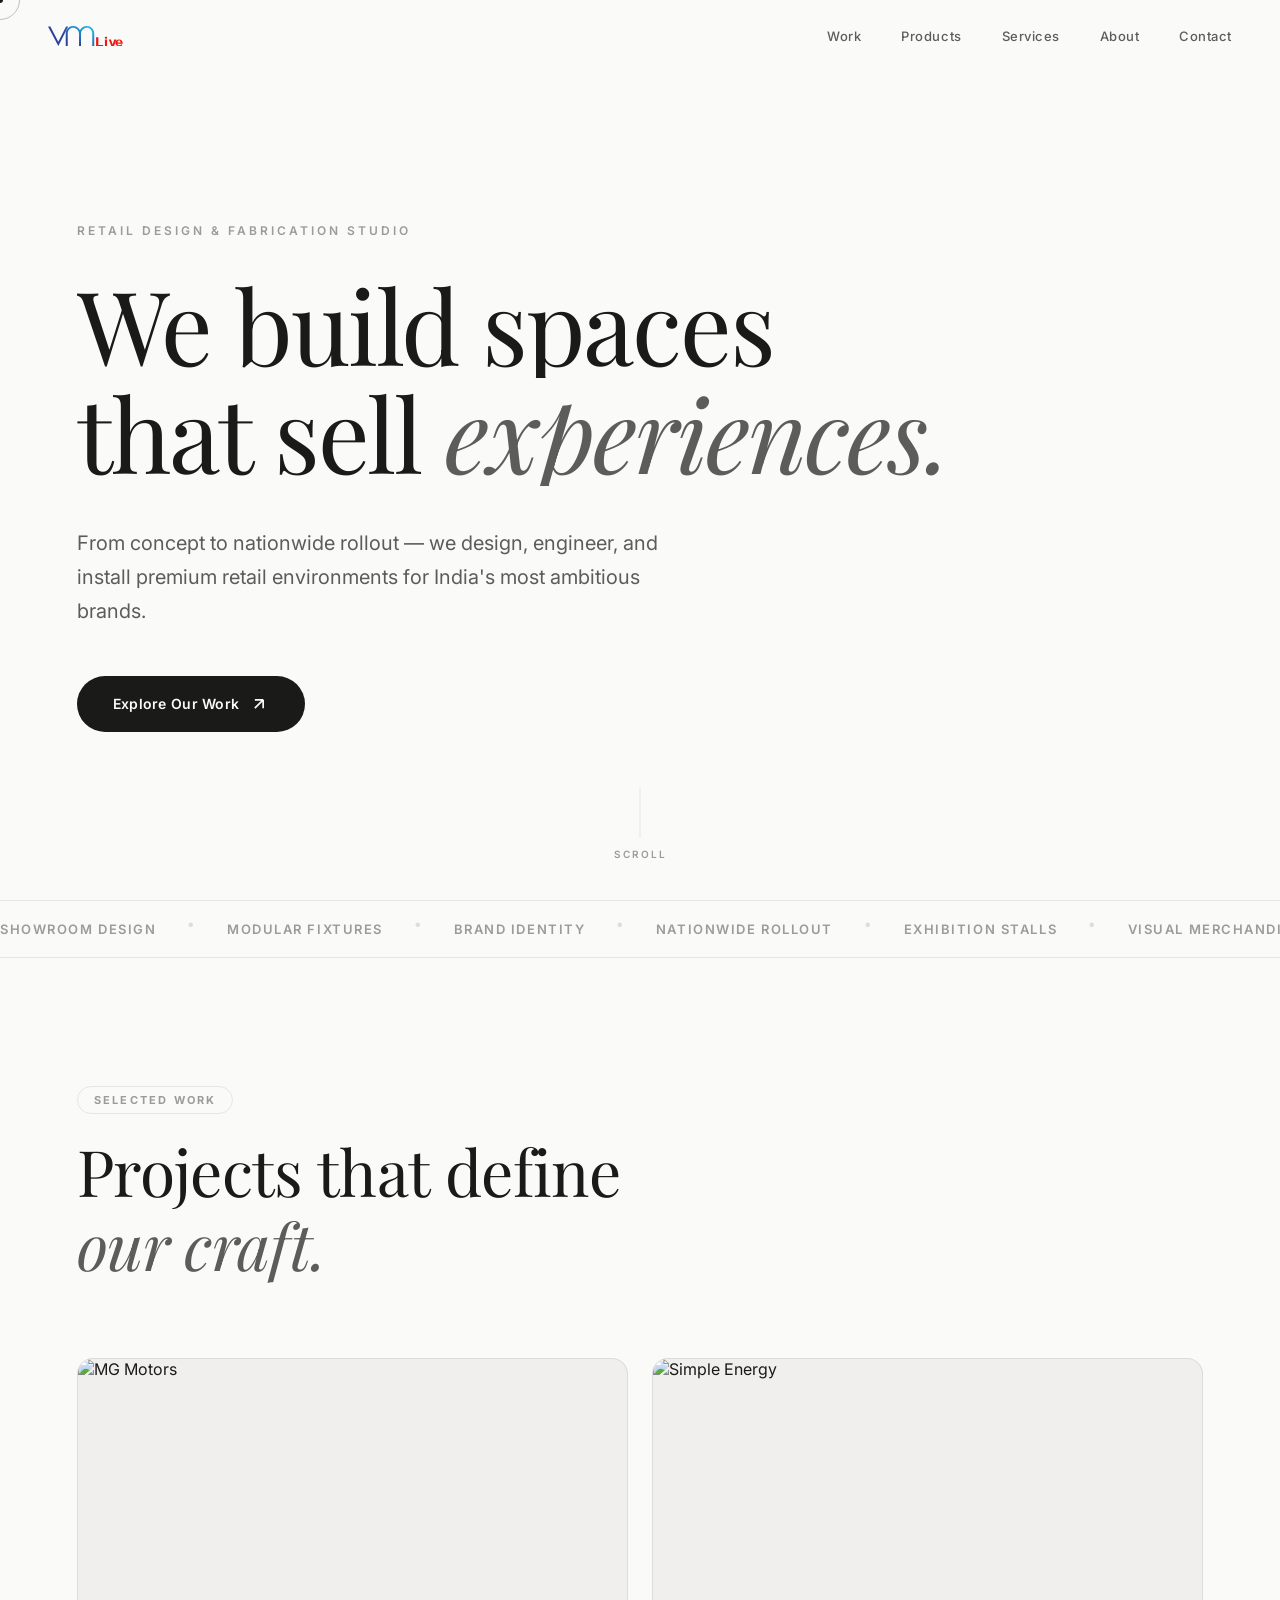
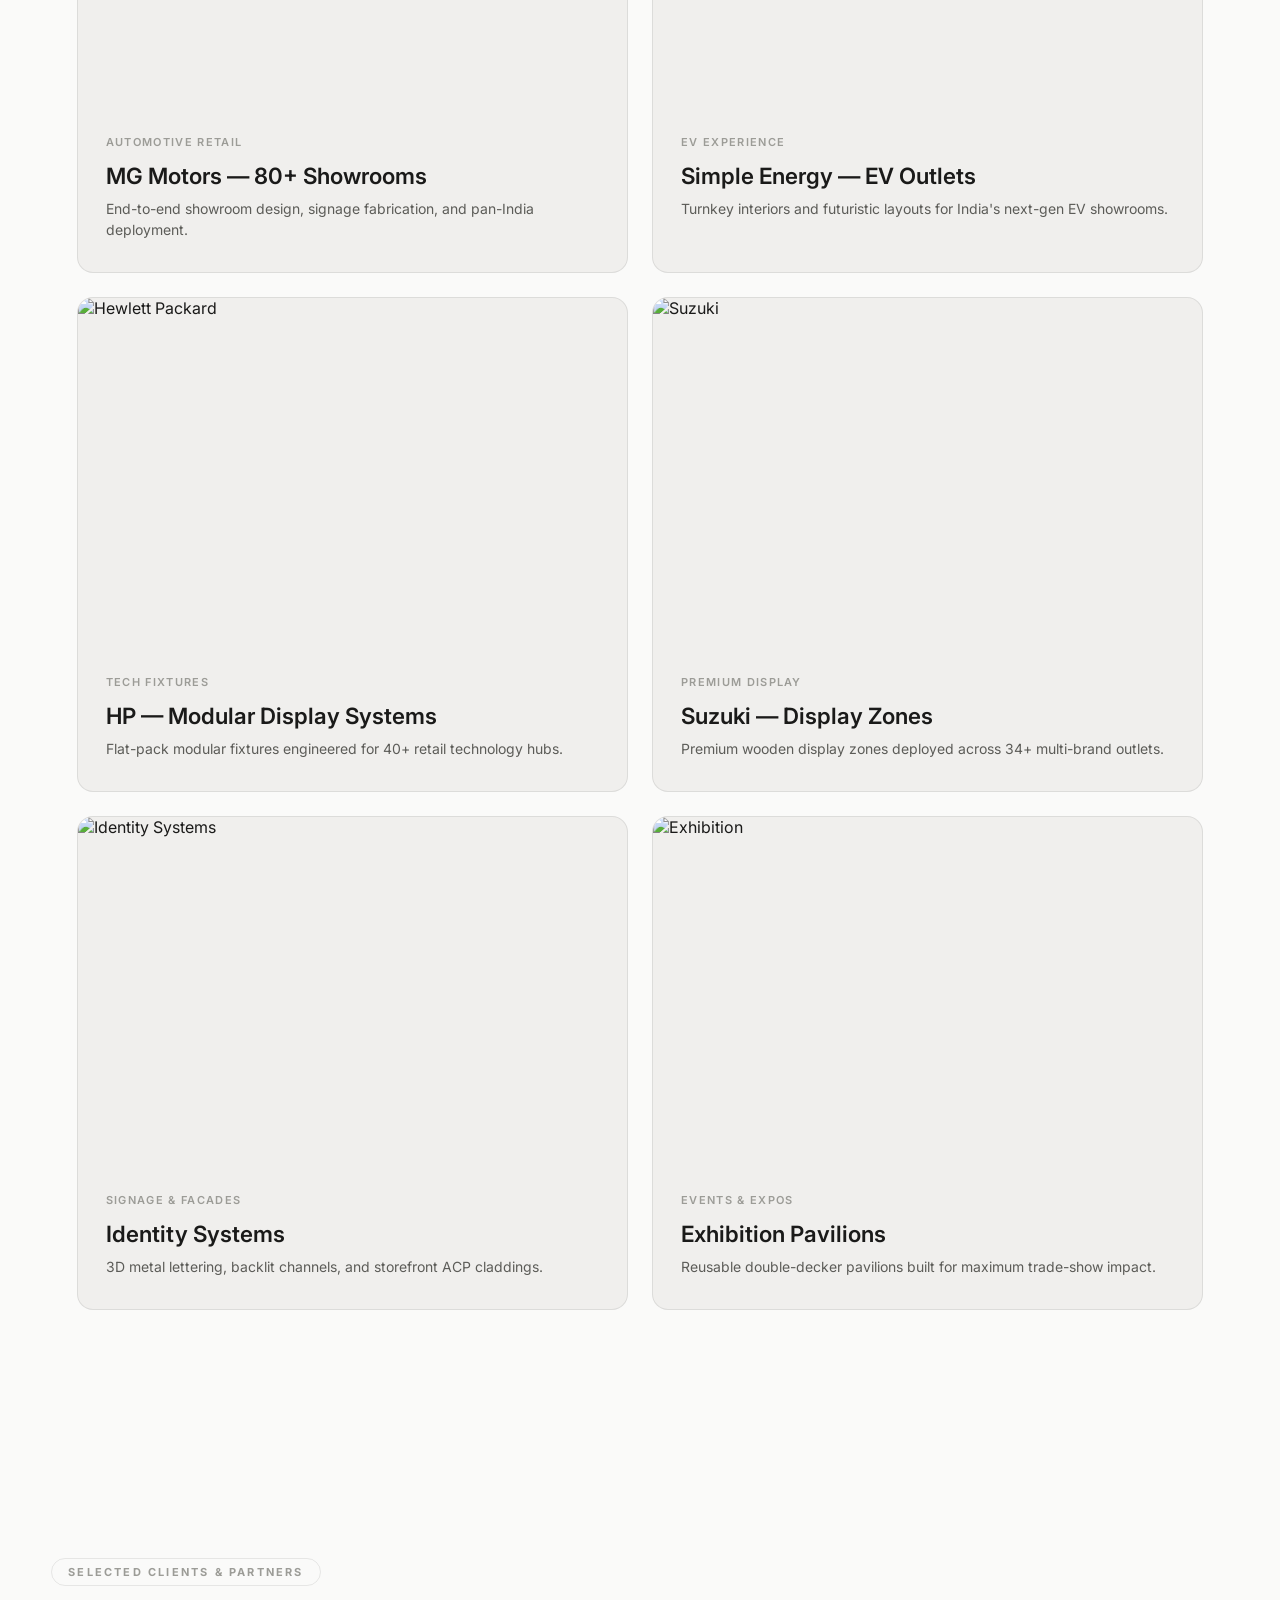
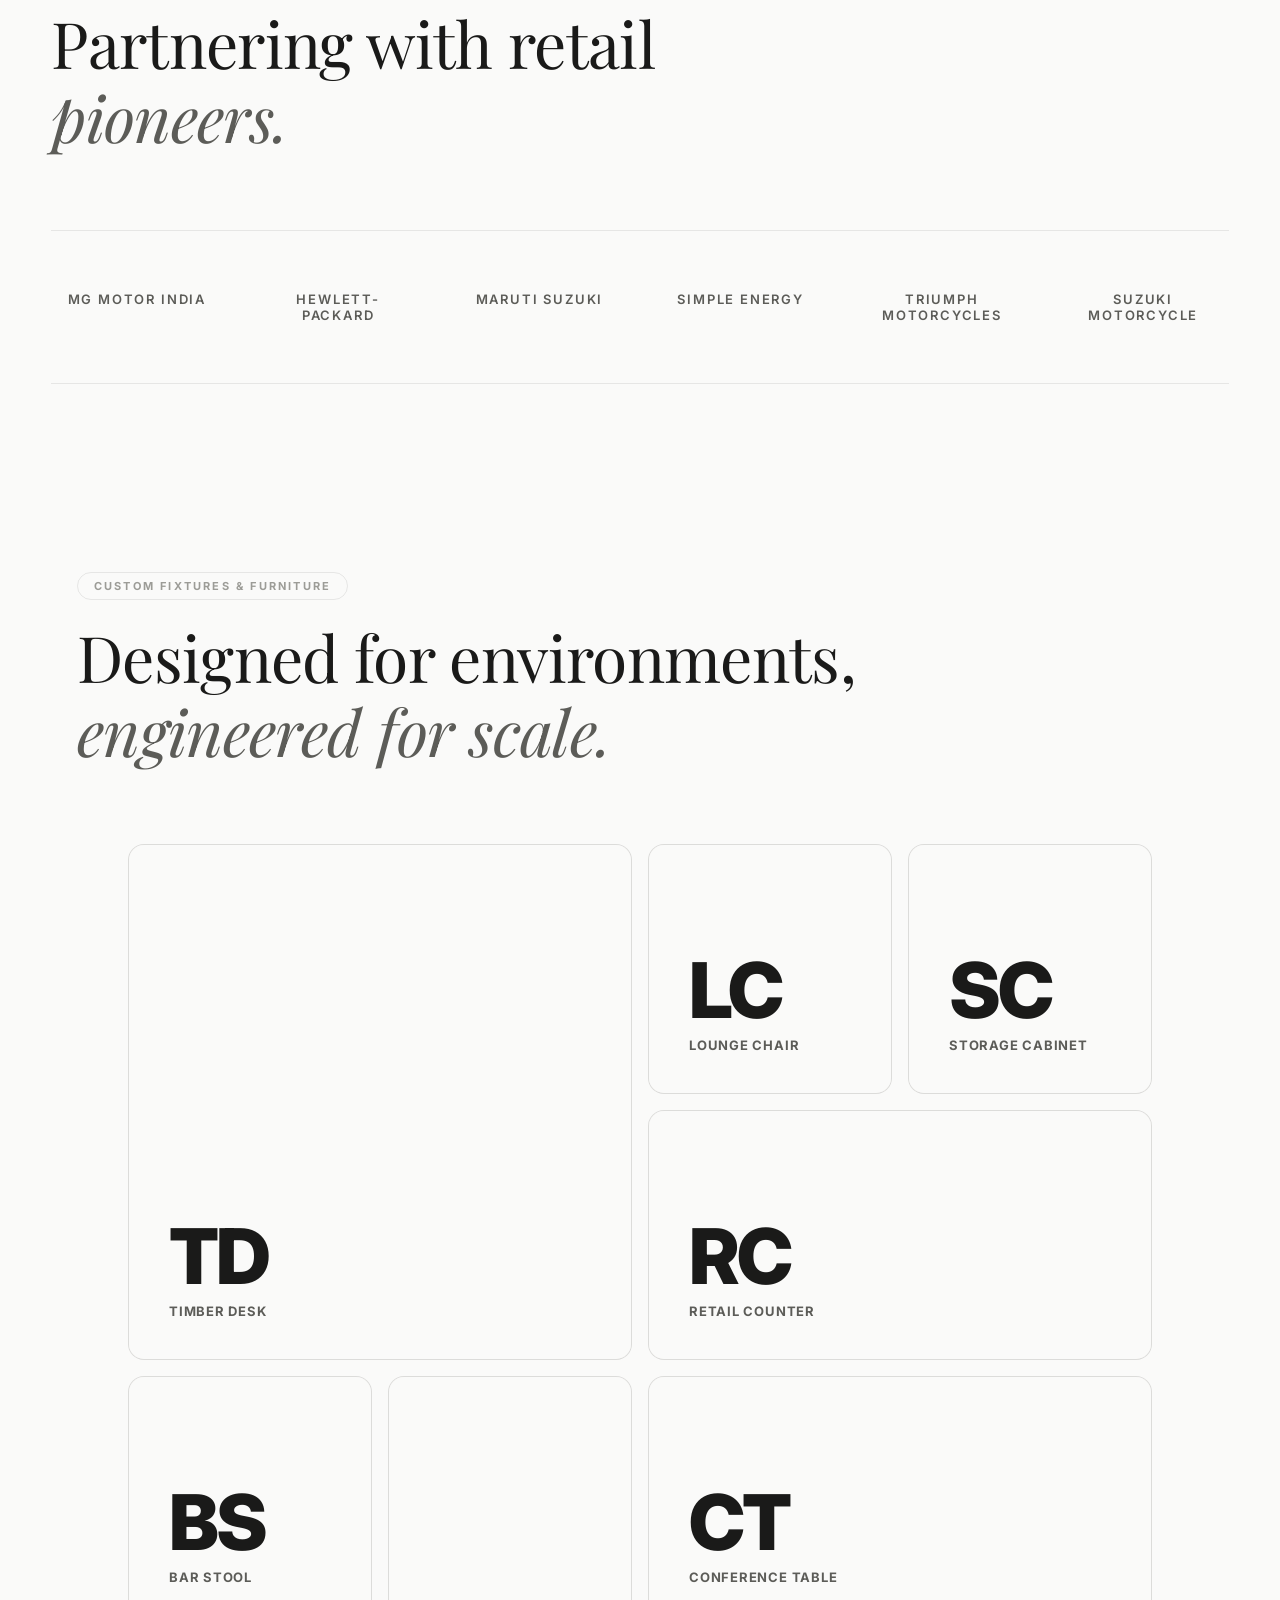
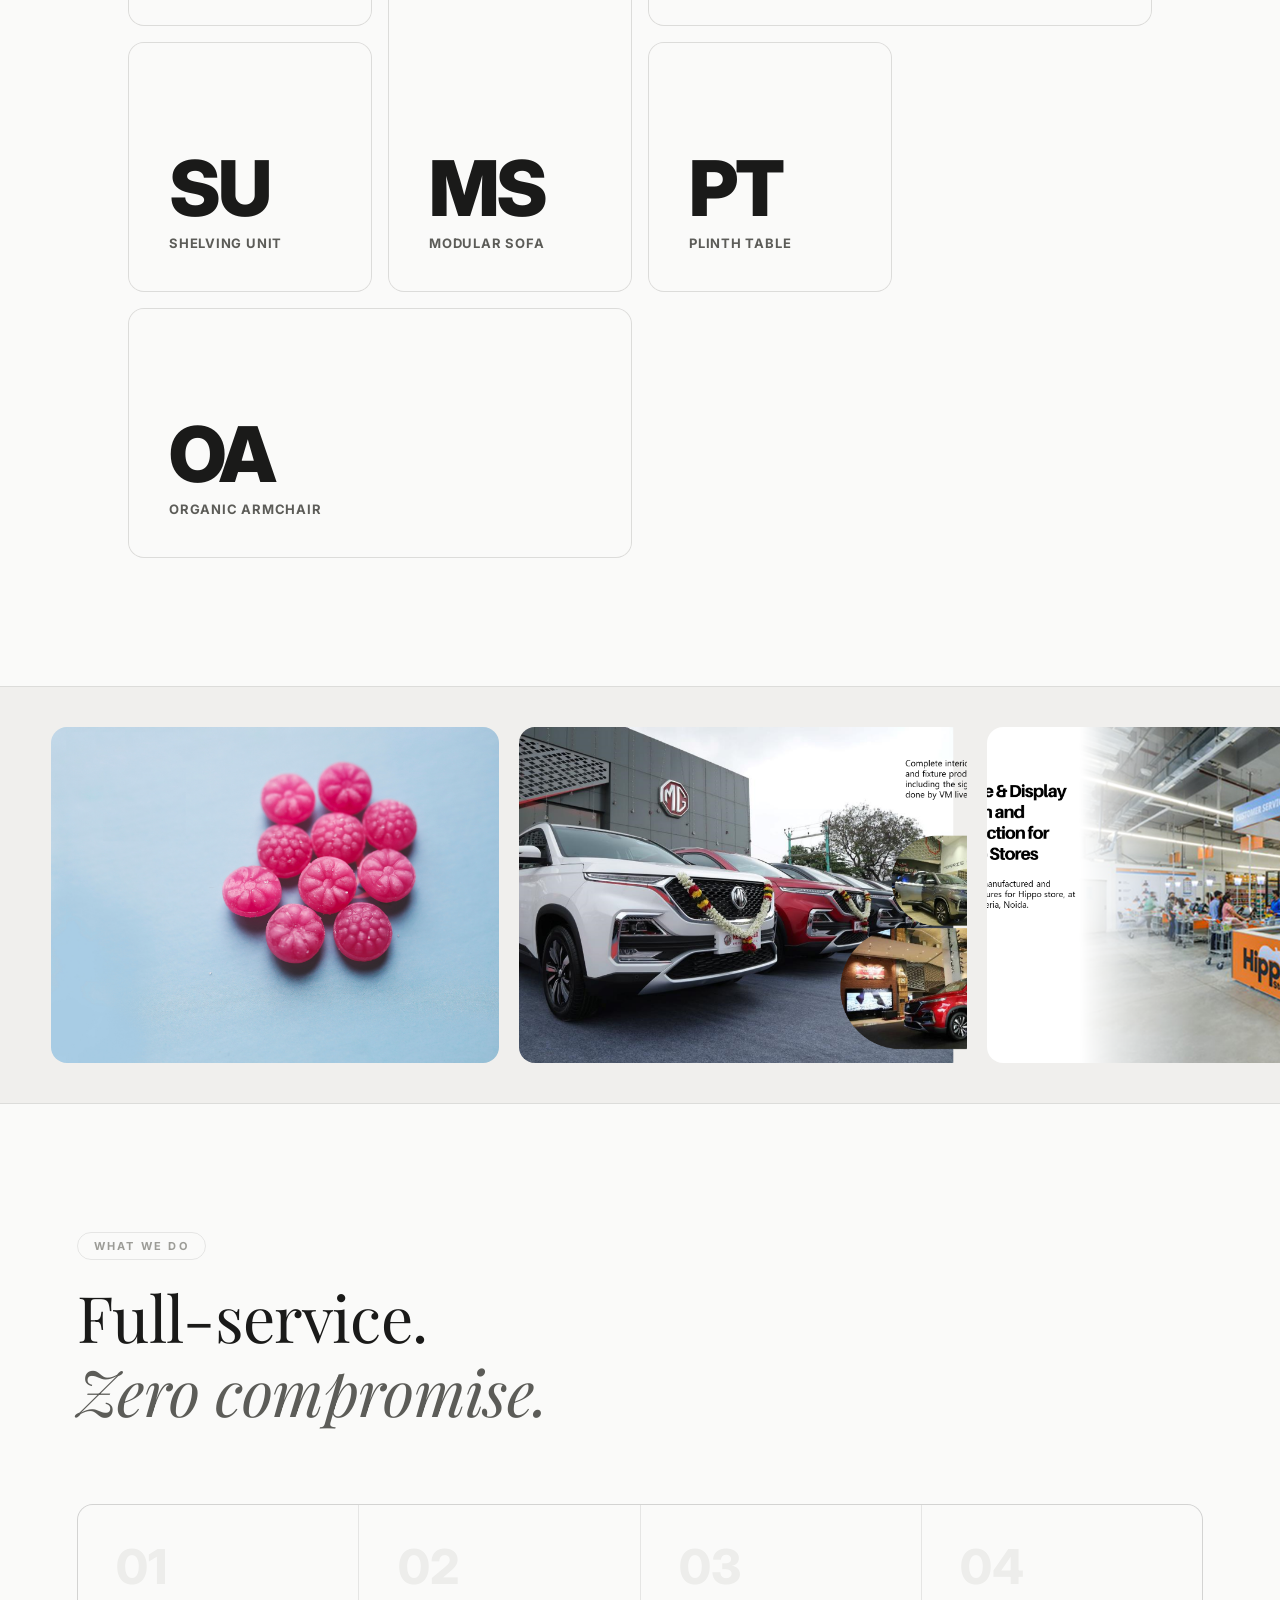
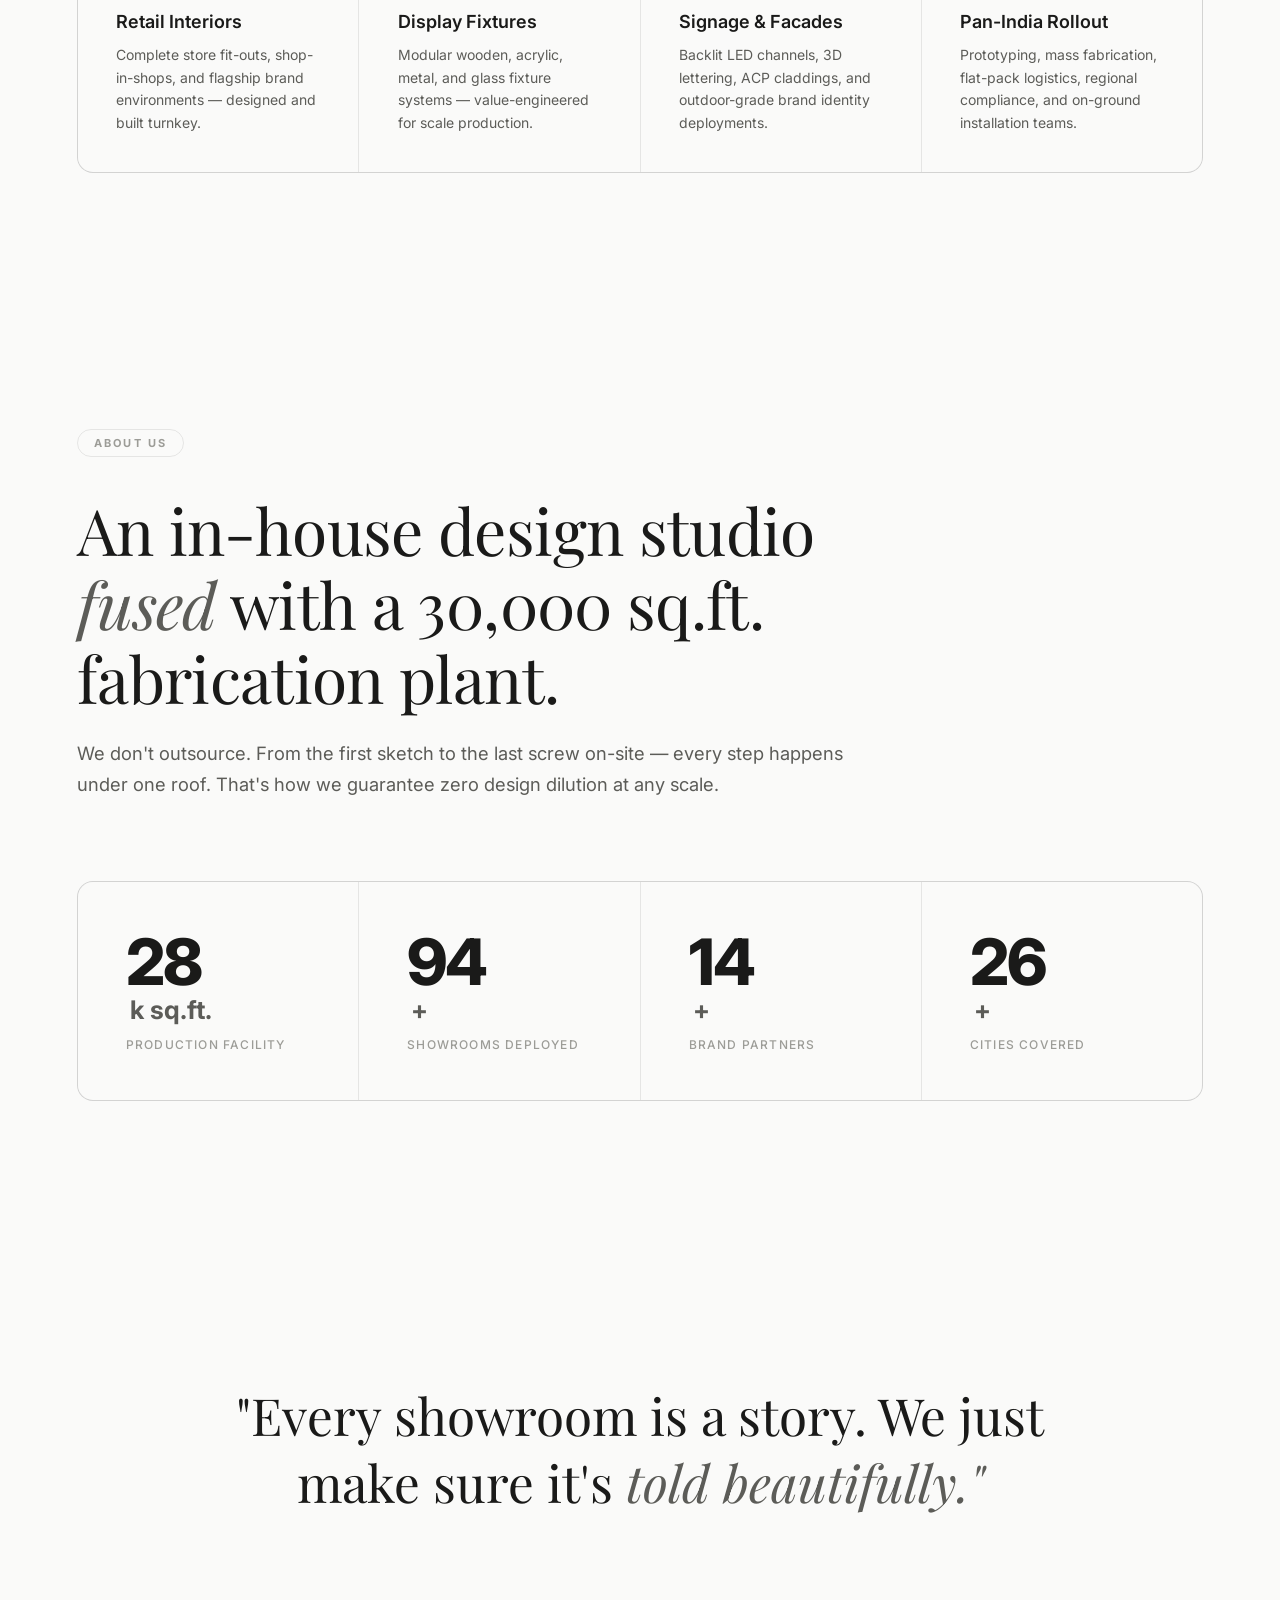
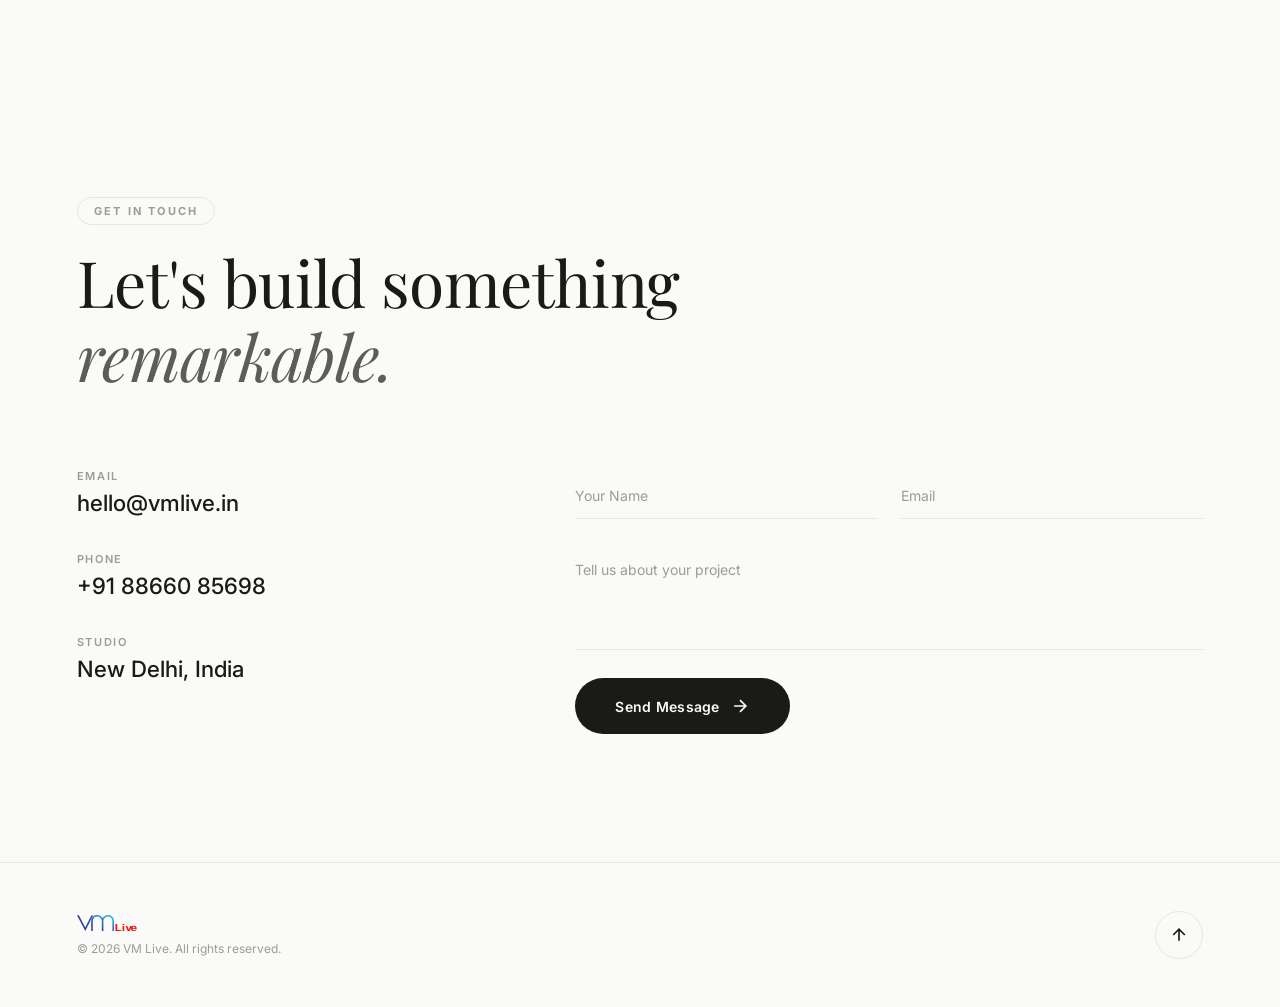
==== commit ff178f7c: "V3: Redesign Products collage to match clean monochrome glimpse abbreviation layouts and hover color" ====
--- a/V3/index.html
+++ b/V3/index.html
@@ -206,9 +206,9 @@
           <div class="product-img-wrap">
             <img src="assets/pptx/fixtures/image2.png" alt="Aero Desk" loading="lazy" />
           </div>
-          <div class="product-overlay">
-            <span class="product-cat">Workspace Fit-outs</span>
-            <h3>Aero Desk</h3>
+          <div class="product-glimpse">
+            <span class="glimpse-abbr">TD</span>
+            <span class="glimpse-name">Timber Desk</span>
           </div>
         </article>
 
@@ -216,9 +216,9 @@
           <div class="product-img-wrap">
             <img src="assets/pptx/fixtures/image5.png" alt="Mono Lounge Chair" loading="lazy" />
           </div>
-          <div class="product-overlay">
-            <span class="product-cat">Premium Seating</span>
-            <h3>Mono Lounge Chair</h3>
+          <div class="product-glimpse">
+            <span class="glimpse-abbr">LC</span>
+            <span class="glimpse-name">Lounge Chair</span>
           </div>
         </article>
 
@@ -226,9 +226,9 @@
           <div class="product-img-wrap">
             <img src="assets/pptx/fixtures/image11.png" alt="Linear Credenza" loading="lazy" />
           </div>
-          <div class="product-overlay">
-            <span class="product-cat">Storage Systems</span>
-            <h3>Linear Credenza</h3>
+          <div class="product-glimpse">
+            <span class="glimpse-abbr">SC</span>
+            <span class="glimpse-name">Storage Cabinet</span>
           </div>
         </article>
 
@@ -236,9 +236,9 @@
           <div class="product-img-wrap">
             <img src="assets/pptx/fixtures/image15.png" alt="HP Retail Counter" loading="lazy" />
           </div>
-          <div class="product-overlay">
-            <span class="product-cat">Retail Counter</span>
-            <h3>HP Retail Counter</h3>
+          <div class="product-glimpse">
+            <span class="glimpse-abbr">RC</span>
+            <span class="glimpse-name">Retail Counter</span>
           </div>
         </article>
 
@@ -246,9 +246,9 @@
           <div class="product-img-wrap">
             <img src="assets/pptx/fixtures/image18.png" alt="Arc Bar Stool" loading="lazy" />
           </div>
-          <div class="product-overlay">
-            <span class="product-cat">Premium Seating</span>
-            <h3>Arc Bar Stool</h3>
+          <div class="product-glimpse">
+            <span class="glimpse-abbr">BS</span>
+            <span class="glimpse-name">Bar Stool</span>
           </div>
         </article>
 
@@ -256,9 +256,9 @@
           <div class="product-img-wrap">
             <img src="assets/pptx/fixtures/image21.png" alt="Voxel Modular Sofa" loading="lazy" />
           </div>
-          <div class="product-overlay">
-            <span class="product-cat">Lounge Fit-outs</span>
-            <h3>Voxel Modular Sofa</h3>
+          <div class="product-glimpse">
+            <span class="glimpse-abbr">MS</span>
+            <span class="glimpse-name">Modular Sofa</span>
           </div>
         </article>
 
@@ -266,9 +266,9 @@
           <div class="product-img-wrap">
             <img src="assets/pptx/fixtures/image51.png" alt="Tension Conference Table" loading="lazy" />
           </div>
-          <div class="product-overlay">
-            <span class="product-cat">Workspace Tables</span>
-            <h3>Tension Conference Table</h3>
+          <div class="product-glimpse">
+            <span class="glimpse-abbr">CT</span>
+            <span class="glimpse-name">Conference Table</span>
           </div>
         </article>
 
@@ -276,9 +276,9 @@
           <div class="product-img-wrap">
             <img src="assets/pptx/fixtures/image52.png" alt="Fold Shelving Unit" loading="lazy" />
           </div>
-          <div class="product-overlay">
-            <span class="product-cat">Display Shelves</span>
-            <h3>Fold Shelving Unit</h3>
+          <div class="product-glimpse">
+            <span class="glimpse-abbr">SU</span>
+            <span class="glimpse-name">Shelving Unit</span>
           </div>
         </article>
 
@@ -286,9 +286,9 @@
           <div class="product-img-wrap">
             <img src="assets/pptx/fixtures/image53.png" alt="Plinth Coffee Table" loading="lazy" />
           </div>
-          <div class="product-overlay">
-            <span class="product-cat">Lounge Tables</span>
-            <h3>Plinth Coffee Table</h3>
+          <div class="product-glimpse">
+            <span class="glimpse-abbr">PT</span>
+            <span class="glimpse-name">Plinth Table</span>
           </div>
         </article>
 
@@ -296,9 +296,9 @@
           <div class="product-img-wrap">
             <img src="assets/pptx/fixtures/image56.png" alt="Cove Organic Armchair" loading="lazy" />
           </div>
-          <div class="product-overlay">
-            <span class="product-cat">Premium Seating</span>
-            <h3>Cove Organic Armchair</h3>
+          <div class="product-glimpse">
+            <span class="glimpse-abbr">OA</span>
+            <span class="glimpse-name">Organic Armchair</span>
           </div>
         </article>
 
--- a/V3/styles.css
+++ b/V3/styles.css
@@ -913,8 +913,8 @@
 .products-collage {
   display: grid;
   grid-template-columns: repeat(4, 1fr);
-  grid-auto-rows: 280px;
-  gap: 20px;
+  grid-auto-rows: 250px;
+  gap: 16px;
   max-width: 1440px;
   margin: 0 auto;
   padding: 0 clamp(20px, 4vw, 80px);
@@ -924,90 +924,109 @@
   position: relative;
   border-radius: var(--radius);
   overflow: hidden;
-  background: var(--bg-alt);
+  background: #f0efed;
   transition: transform 0.6s var(--ease-out), opacity 0.6s var(--ease-out), filter 0.6s var(--ease-out);
   cursor: pointer;
+  border: 1px solid var(--border);
 }
 
 /* Beautiful collage grid spans */
-.product-card-item:nth-child(1) {
-  grid-column: span 2;
-  grid-row: span 2;
-}
-
-.product-card-item:nth-child(4) {
-  grid-column: span 2;
-}
-
-.product-card-item:nth-child(6) {
-  grid-row: span 2;
-}
-
-.product-card-item:nth-child(7) {
-  grid-column: span 2;
-}
-
-.product-card-item:nth-child(10) {
-  grid-column: span 2;
-}
-
+.product-card-item:nth-child(1) { grid-column: span 2; grid-row: span 2; }
+.product-card-item:nth-child(4) { grid-column: span 2; }
+.product-card-item:nth-child(6) { grid-row: span 2; }
+.product-card-item:nth-child(7) { grid-column: span 2; }
+.product-card-item:nth-child(10) { grid-column: span 2; }
+
+/* Image wrap is invisible by default */
 .product-img-wrap {
+  position: absolute;
+  inset: 0;
   width: 100%;
   height: 100%;
-  position: relative;
+  opacity: 0;
+  transform: scale(1.06);
+  transition: opacity 0.6s var(--ease-out), transform 0.6s var(--ease-out);
+  z-index: 0;
 }
 
 .product-img-wrap img {
   width: 100%;
   height: 100%;
   object-fit: cover;
-  transition: transform 0.7s var(--ease-out);
-}
-
-.product-card-item:hover img {
-  transform: scale(1.05);
-}
-
-.product-overlay {
+}
+
+.product-img-wrap::after {
+  content: '';
   position: absolute;
   inset: 0;
-  background: linear-gradient(to top, rgba(26,26,25,0.7) 0%, rgba(26,26,25,0.15) 60%, rgba(26,26,25,0) 100%);
+  background: linear-gradient(to top, rgba(26,26,25,0.75) 0%, rgba(26,26,25,0.2) 60%, rgba(26,26,25,0) 100%);
+}
+
+/* Glimpse default view (minimal monochrome text block) */
+.product-glimpse {
+  position: absolute;
+  inset: 0;
   display: flex;
   flex-direction: column;
   justify-content: flex-end;
-  padding: 30px;
-  opacity: 0.95;
-  transition: opacity 0.4s var(--ease-out);
-}
-
-.product-cat {
-  font-size: 10px;
-  font-weight: 600;
+  padding: 40px;
+  background: #fafaf9; /* matching background exactly */
+  transition: background 0.6s var(--ease-out);
+  z-index: 1;
+}
+
+/* Massive abbreviation */
+.glimpse-abbr {
+  font-family: var(--font-sans);
+  font-size: clamp(3rem, 6vw, 5.5rem);
+  font-weight: 850;
+  letter-spacing: -0.04em;
+  color: var(--fg);
+  line-height: 0.9;
+  margin-bottom: 12px;
+  transition: color 0.6s var(--ease-out);
+}
+
+.glimpse-name {
+  font-family: var(--font-sans);
+  font-size: 13px;
+  font-weight: 700;
+  letter-spacing: 0.06em;
+  color: var(--fg-secondary);
   text-transform: uppercase;
-  letter-spacing: 0.12em;
-  color: rgba(250,250,249,0.7);
-  margin-bottom: 8px;
-}
-
-.product-overlay h3 {
-  font-family: var(--font-sans);
-  font-size: 20px;
-  font-weight: 500;
-  color: var(--bg);
-  letter-spacing: -0.01em;
+  transition: color 0.6s var(--ease-out);
 }
 
 /* Hover collage interactions */
 .products-collage:hover .product-card-item:not(:hover) {
-  transform: scale(0.96);
-  opacity: 0.55;
-  filter: grayscale(0.15);
-}
-
+  transform: scale(0.95);
+  opacity: 0.45;
+  filter: grayscale(0.2);
+}
+
+/* Hovered Card State */
 .product-card-item:hover {
-  transform: scale(1.025);
+  transform: scale(1.03);
   z-index: 5;
   box-shadow: 0 30px 60px rgba(26,26,25,0.12);
+  border-color: transparent;
+}
+
+.product-card-item:hover .product-img-wrap {
+  opacity: 1;
+  transform: scale(1.0);
+}
+
+.product-card-item:hover .product-glimpse {
+  background: transparent;
+}
+
+.product-card-item:hover .glimpse-abbr {
+  color: #ffffff;
+}
+
+.product-card-item:hover .glimpse-name {
+  color: rgba(255, 255, 255, 0.8);
 }
 
 /* ── Responsive ── */
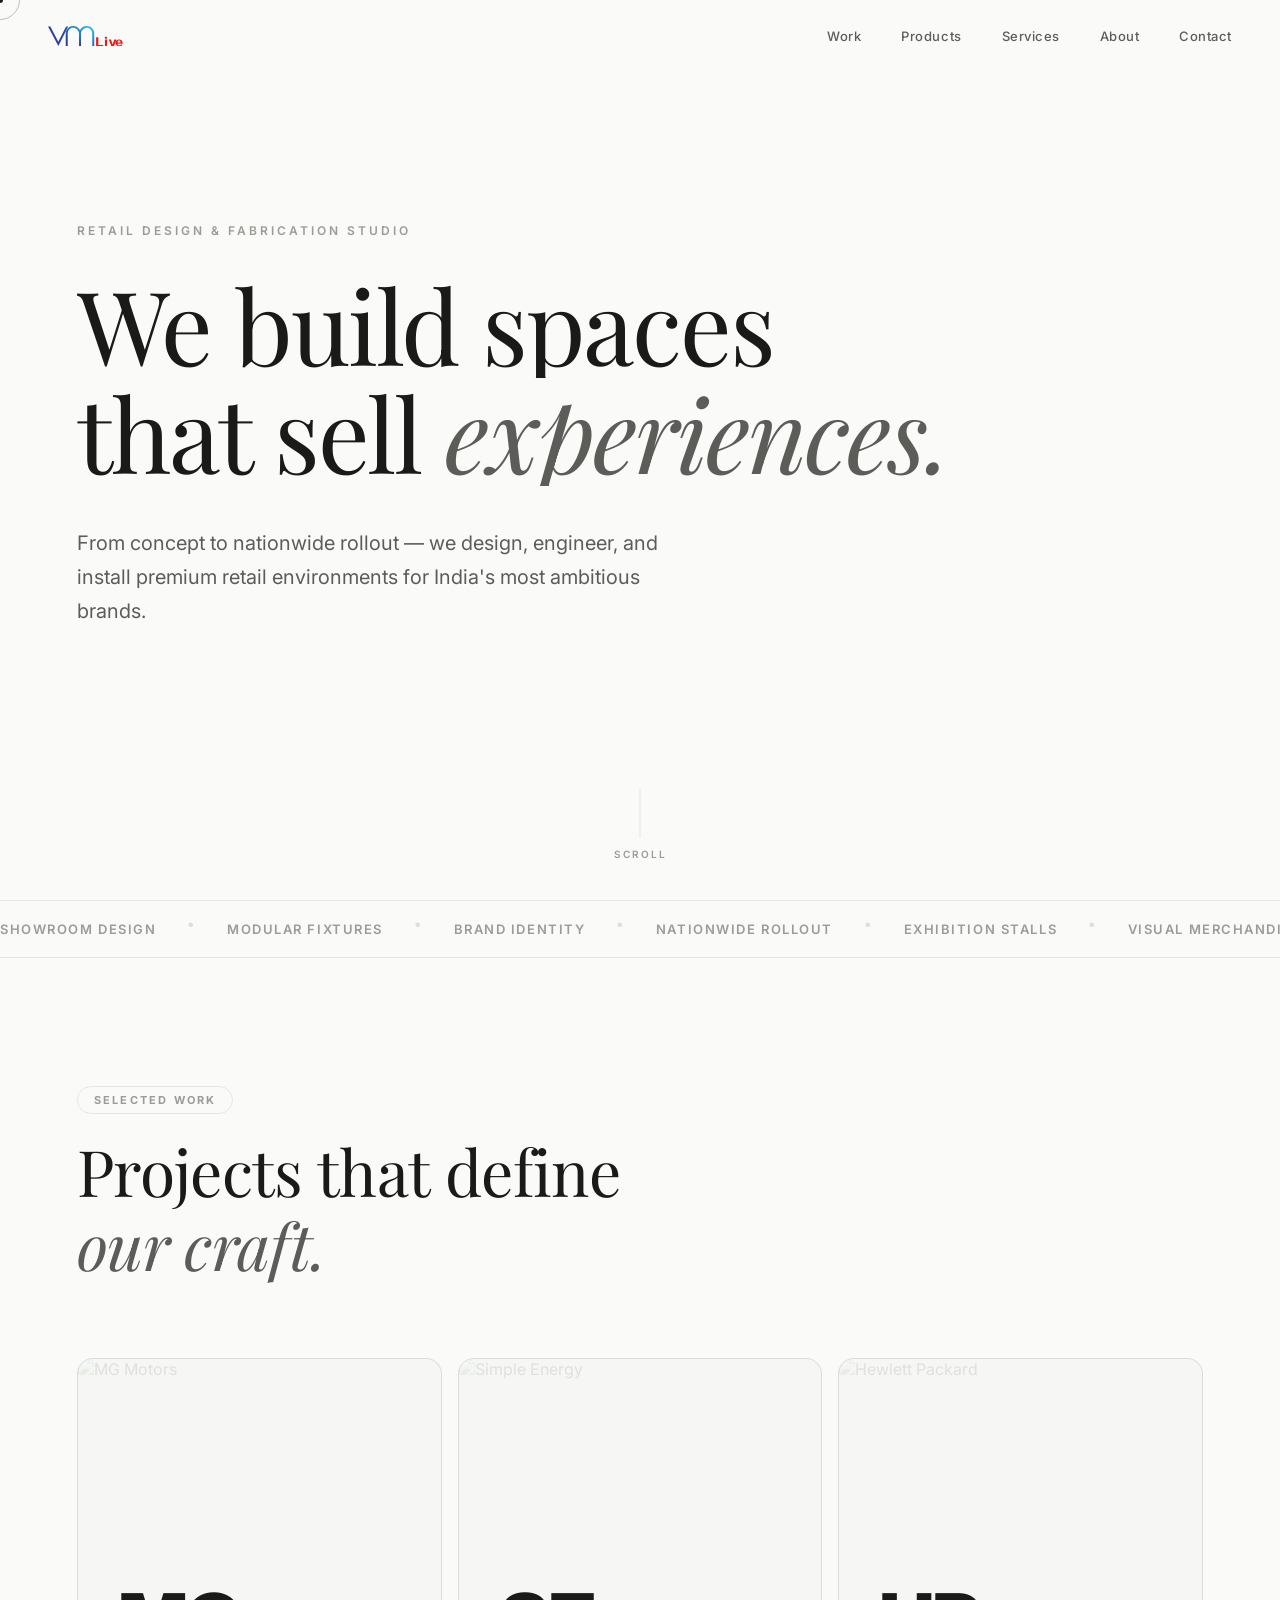
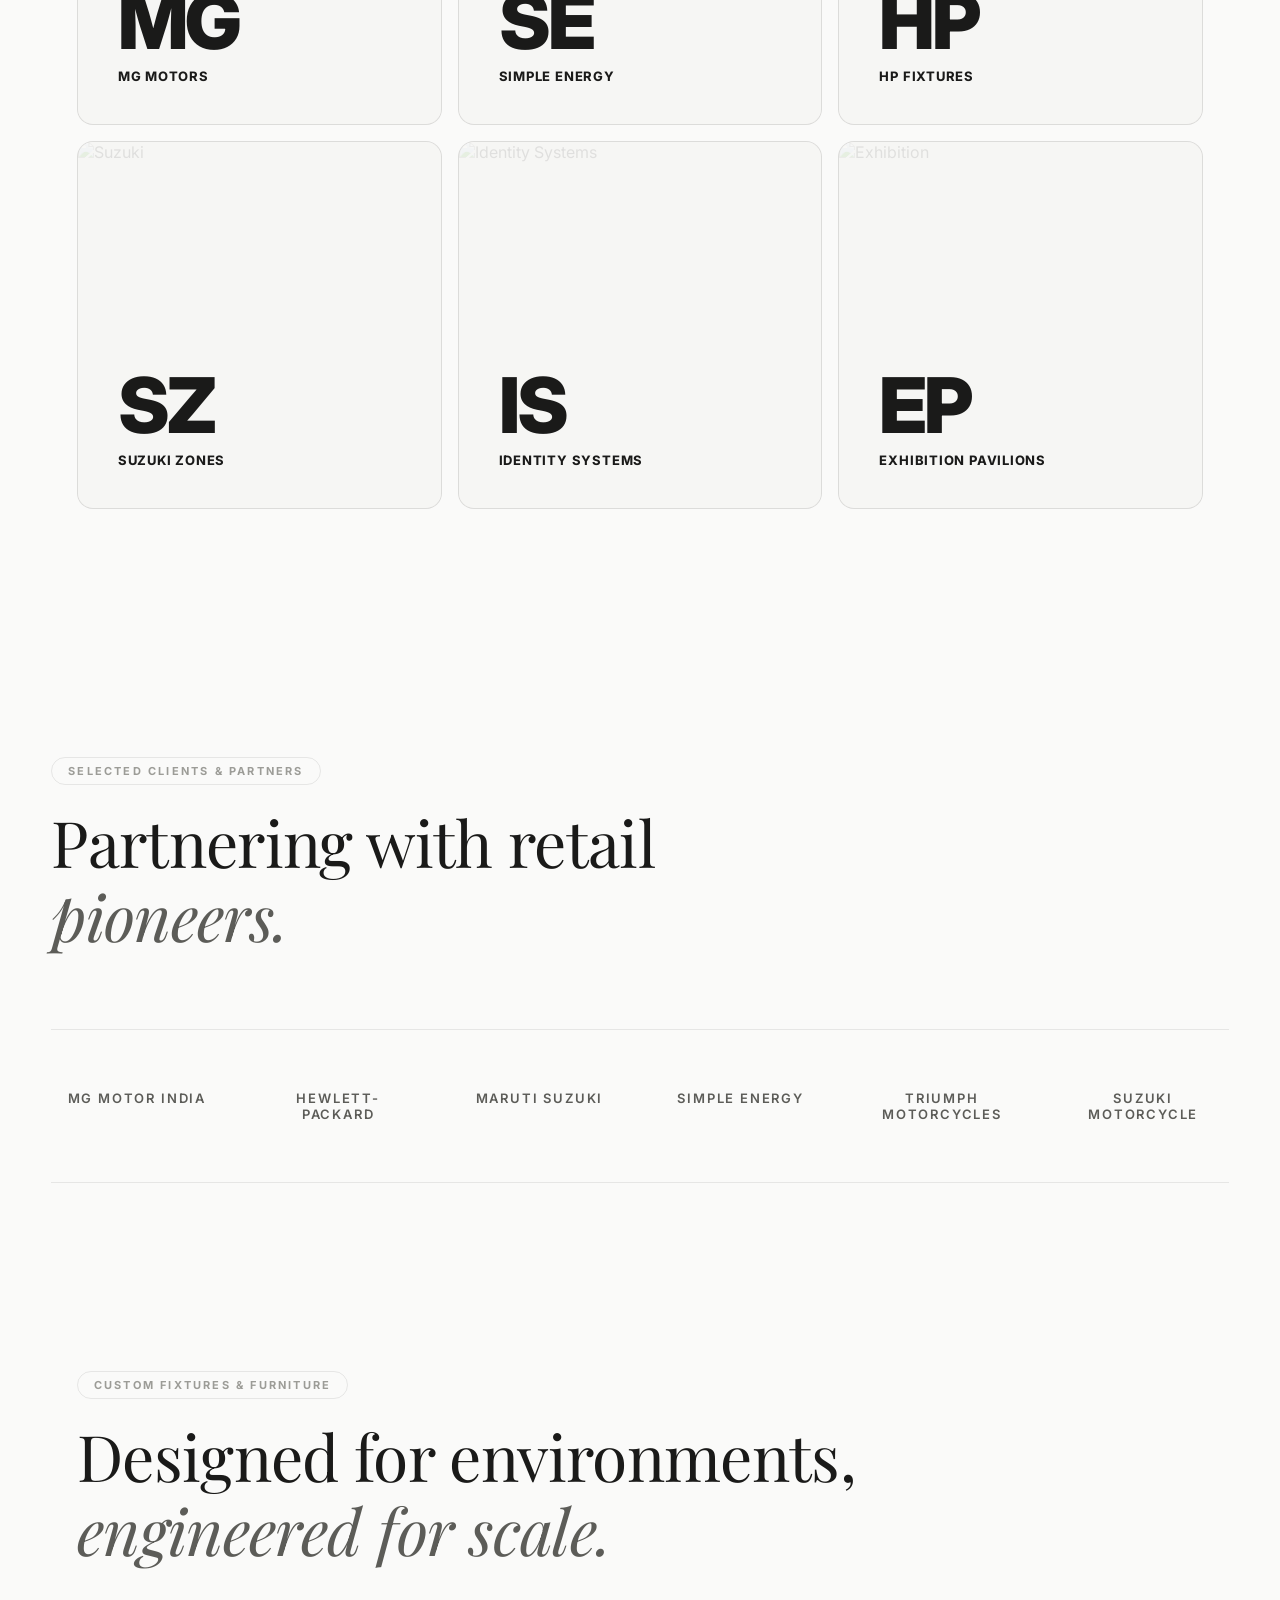
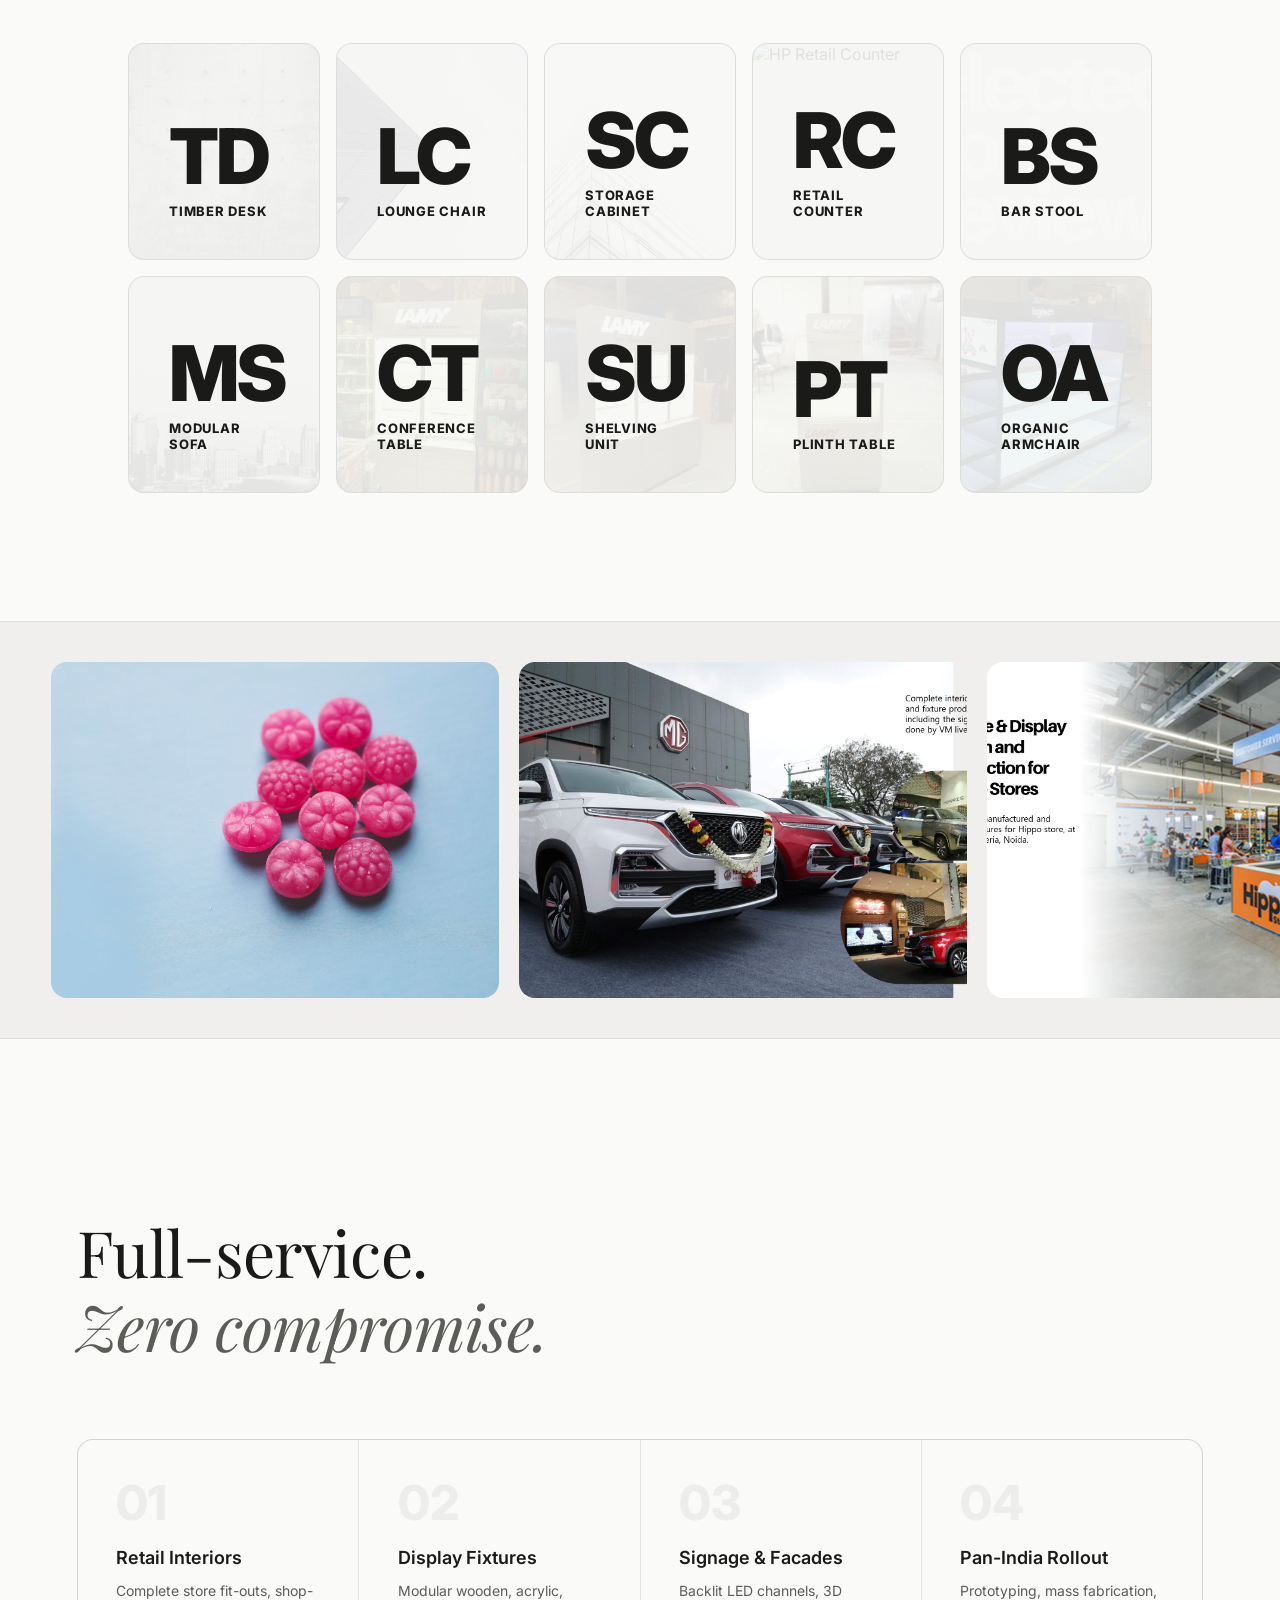
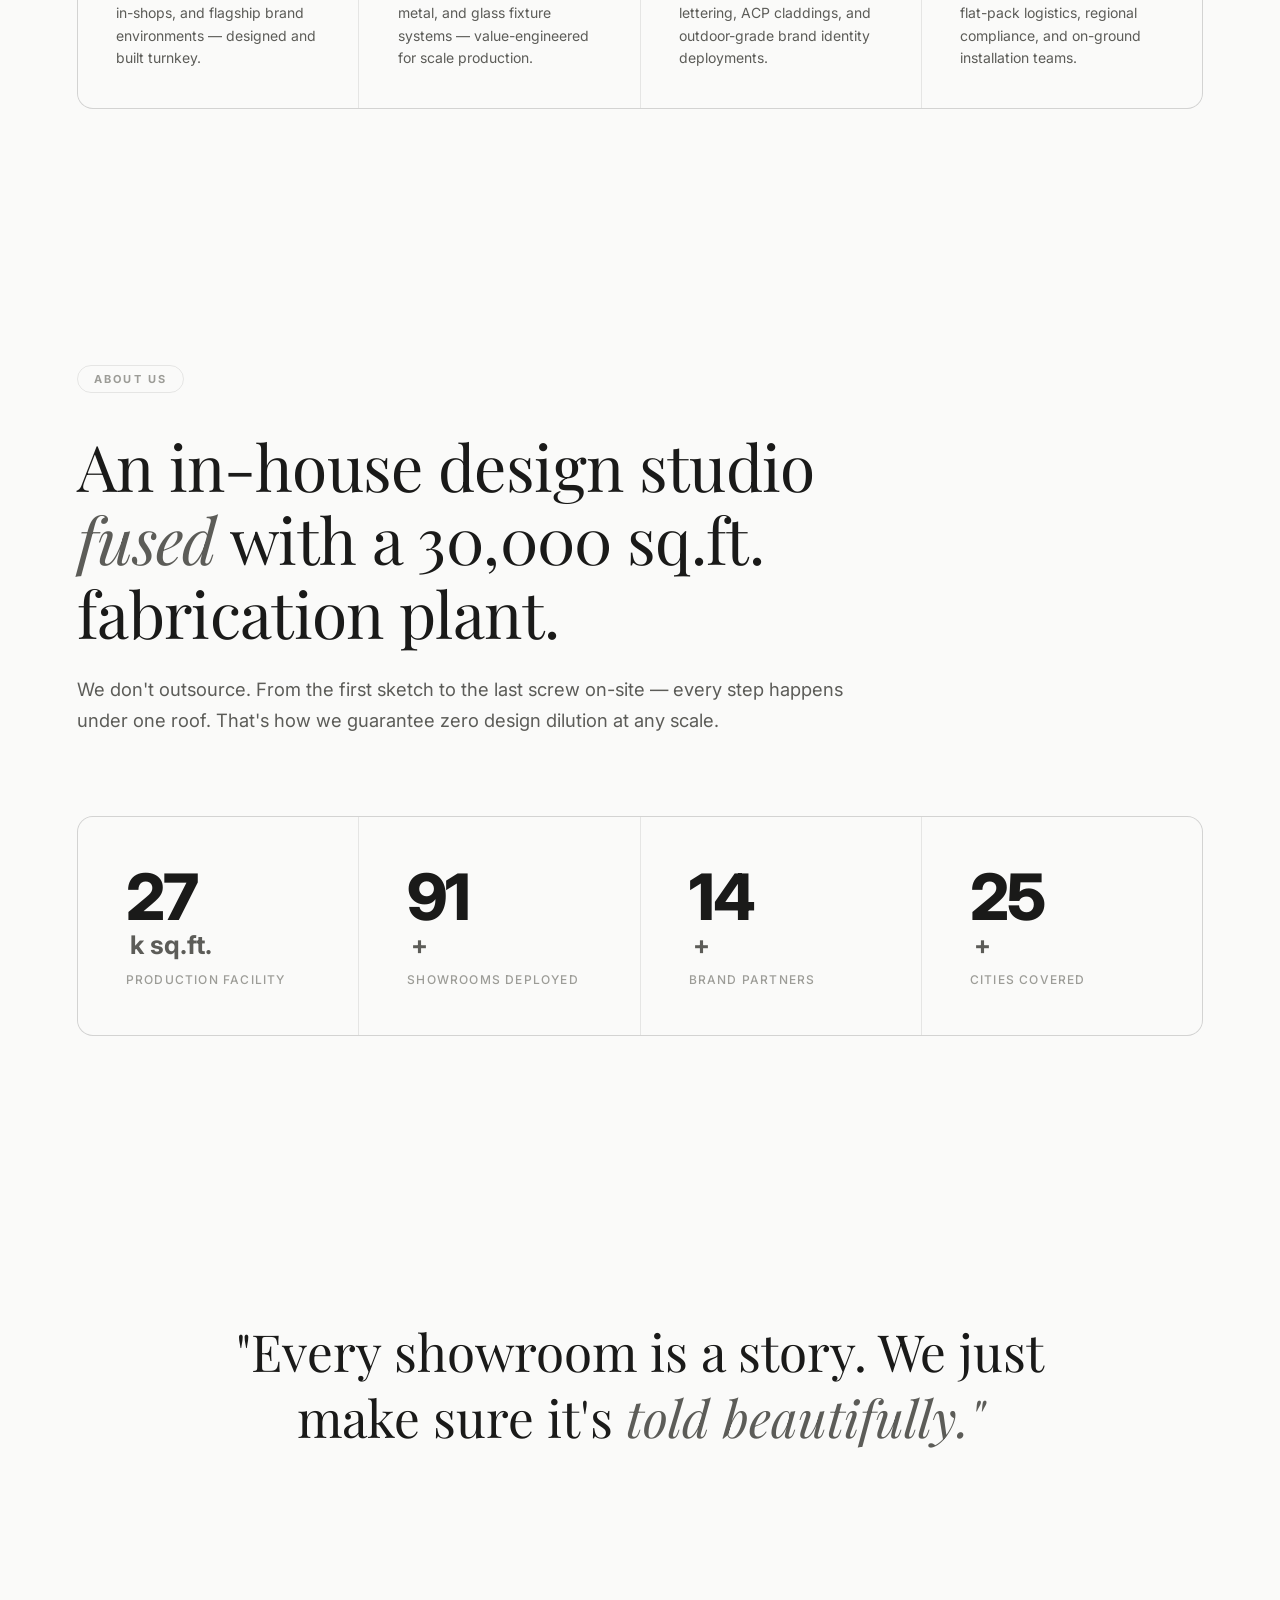
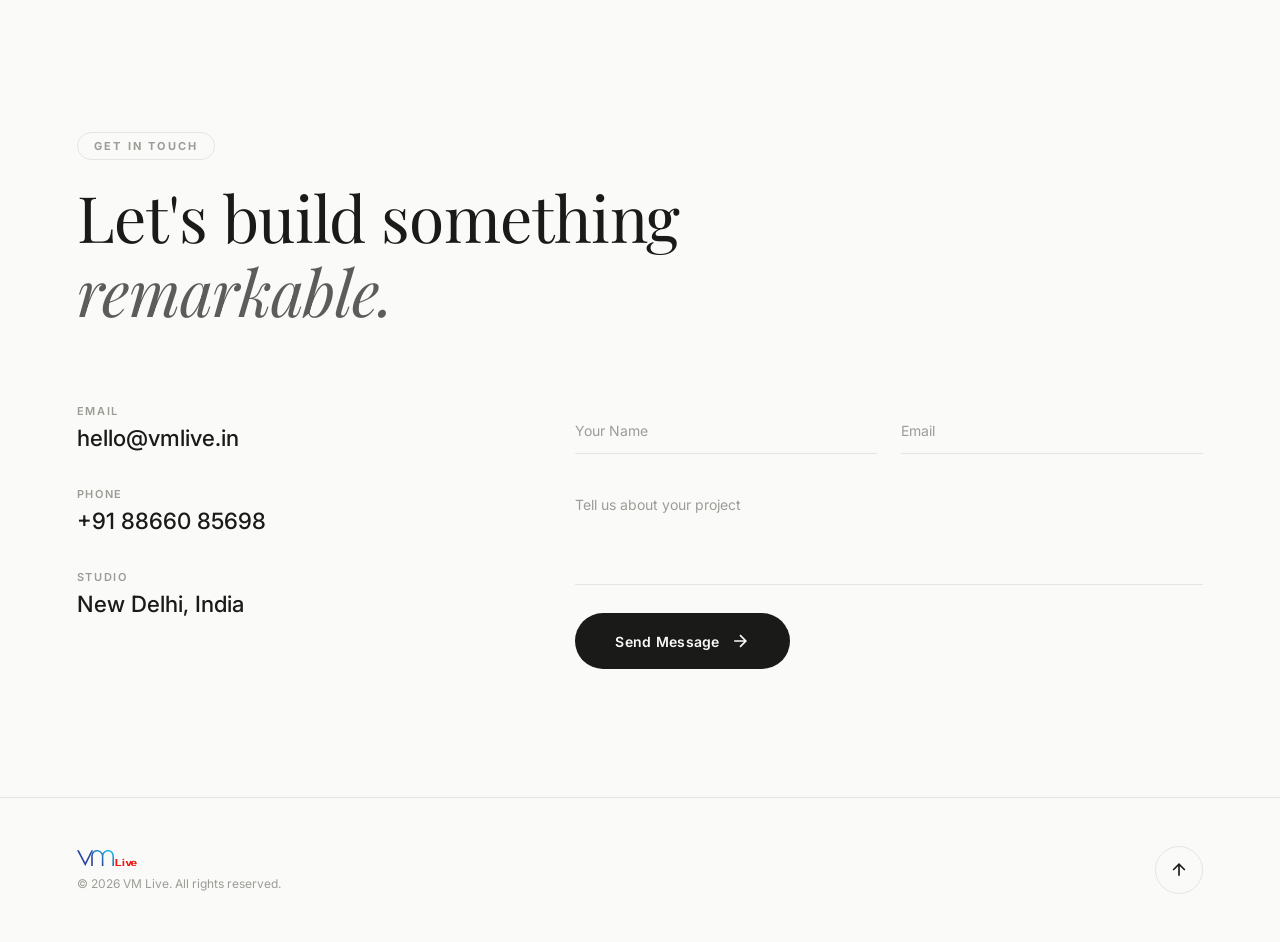
==== commit 6c4410aa: "V3: Align Projects section grid layout to match Products stretch collage and translucent hover zoom " ====
--- a/V3/index.html
+++ b/V3/index.html
@@ -112,10 +112,9 @@
           <div class="card-img-wrap">
             <img src="assets/pptx/selected/image12.png" alt="MG Motors" loading="lazy" />
           </div>
-          <div class="card-info">
-            <span class="card-tag">Automotive Retail</span>
-            <h3>MG Motors — 80+ Showrooms</h3>
-            <p>End-to-end showroom design, signage fabrication, and pan-India deployment.</p>
+          <div class="product-glimpse">
+            <span class="glimpse-abbr">MG</span>
+            <span class="glimpse-name">MG Motors</span>
           </div>
         </article>
 
@@ -123,10 +122,9 @@
           <div class="card-img-wrap">
             <img src="assets/pptx/selected/image83.png" alt="Simple Energy" loading="lazy" />
           </div>
-          <div class="card-info">
-            <span class="card-tag">EV Experience</span>
-            <h3>Simple Energy — EV Outlets</h3>
-            <p>Turnkey interiors and futuristic layouts for India's next-gen EV showrooms.</p>
+          <div class="product-glimpse">
+            <span class="glimpse-abbr">SE</span>
+            <span class="glimpse-name">Simple Energy</span>
           </div>
         </article>
 
@@ -134,10 +132,9 @@
           <div class="card-img-wrap">
             <img src="assets/pptx/fixtures/image15.png" alt="Hewlett Packard" loading="lazy" />
           </div>
-          <div class="card-info">
-            <span class="card-tag">Tech Fixtures</span>
-            <h3>HP — Modular Display Systems</h3>
-            <p>Flat-pack modular fixtures engineered for 40+ retail technology hubs.</p>
+          <div class="product-glimpse">
+            <span class="glimpse-abbr">HP</span>
+            <span class="glimpse-name">HP Fixtures</span>
           </div>
         </article>
 
@@ -145,10 +142,9 @@
           <div class="card-img-wrap">
             <img src="assets/pptx/selected/image72.png" alt="Suzuki" loading="lazy" />
           </div>
-          <div class="card-info">
-            <span class="card-tag">Premium Display</span>
-            <h3>Suzuki — Display Zones</h3>
-            <p>Premium wooden display zones deployed across 34+ multi-brand outlets.</p>
+          <div class="product-glimpse">
+            <span class="glimpse-abbr">SZ</span>
+            <span class="glimpse-name">Suzuki Zones</span>
           </div>
         </article>
 
@@ -156,10 +152,9 @@
           <div class="card-img-wrap">
             <img src="assets/pptx/selected/image97.png" alt="Identity Systems" loading="lazy" />
           </div>
-          <div class="card-info">
-            <span class="card-tag">Signage & Facades</span>
-            <h3>Identity Systems</h3>
-            <p>3D metal lettering, backlit channels, and storefront ACP claddings.</p>
+          <div class="product-glimpse">
+            <span class="glimpse-abbr">IS</span>
+            <span class="glimpse-name">Identity Systems</span>
           </div>
         </article>
 
@@ -167,10 +162,9 @@
           <div class="card-img-wrap">
             <img src="assets/pptx/selected/image38.png" alt="Exhibition" loading="lazy" />
           </div>
-          <div class="card-info">
-            <span class="card-tag">Events & Expos</span>
-            <h3>Exhibition Pavilions</h3>
-            <p>Reusable double-decker pavilions built for maximum trade-show impact.</p>
+          <div class="product-glimpse">
+            <span class="glimpse-abbr">EP</span>
+            <span class="glimpse-name">Exhibition Pavilions</span>
           </div>
         </article>
 
--- a/V3/styles.css
+++ b/V3/styles.css
@@ -461,65 +461,107 @@
 /* ── Project Grid ── */
 .project-grid {
   display: grid;
-  grid-template-columns: repeat(2, 1fr);
-  gap: 24px;
+  grid-template-columns: 1fr 1fr 1fr;
+  grid-template-rows: 1fr 1fr;
+  gap: 16px;
+  aspect-ratio: 3/2;
+  transition: grid-template-columns 0.65s var(--ease-out), grid-template-rows 0.65s var(--ease-out);
 }
 
 .project-card {
   position: relative;
   border-radius: var(--radius);
   overflow: hidden;
+  background: #f0efed;
+  transition: opacity 0.65s var(--ease-out), filter 0.65s var(--ease-out);
   cursor: pointer;
-  background: var(--bg-alt);
   border: 1px solid var(--border);
-  transition: box-shadow 0.5s var(--ease-out);
-}
-
-.project-card:hover {
-  box-shadow: 0 20px 60px rgba(0,0,0,0.06);
+  width: 100%;
+  height: 100%;
+}
+
+/* Project Column Stretching */
+.project-grid:has(.project-card:nth-child(1):hover),
+.project-grid:has(.project-card:nth-child(4):hover) {
+  grid-template-columns: 1.4fr 0.8fr 0.8fr;
+}
+
+.project-grid:has(.project-card:nth-child(2):hover),
+.project-grid:has(.project-card:nth-child(5):hover) {
+  grid-template-columns: 0.8fr 1.4fr 0.8fr;
+}
+
+.project-grid:has(.project-card:nth-child(3):hover),
+.project-grid:has(.project-card:nth-child(6):hover) {
+  grid-template-columns: 0.8fr 0.8fr 1.4fr;
+}
+
+/* Project Row Stretching */
+.project-grid:has(.project-card:nth-child(-n+3):hover) {
+  grid-template-rows: 1.3fr 0.7fr;
+}
+
+.project-grid:has(.project-card:nth-child(n+4):hover) {
+  grid-template-rows: 0.7fr 1.3fr;
 }
 
 .card-img-wrap {
-  overflow: hidden;
-  aspect-ratio: 16/10;
+  position: absolute;
+  inset: 0;
+  width: 100%;
+  height: 100%;
+  opacity: 0.3; /* 30% translucent default preview */
+  transform: scale(1.0);
+  transition: opacity 0.65s var(--ease-out), transform 0.65s var(--ease-out);
+  z-index: 0;
 }
 
 .card-img-wrap img {
   width: 100%;
   height: 100%;
   object-fit: cover;
-  transition: transform 0.8s var(--ease-out);
-}
-
-.project-card:hover .card-img-wrap img {
-  transform: scale(1.06);
-}
-
-.card-info {
-  padding: 28px 28px 32px;
-}
-
-.card-tag {
-  font-size: 11px;
-  font-weight: 600;
-  letter-spacing: 0.12em;
-  text-transform: uppercase;
-  color: var(--fg-muted);
-  margin-bottom: 12px;
-  display: inline-block;
-}
-
-.card-info h3 {
-  font-size: clamp(1.1rem, 2vw, 1.4rem);
-  font-weight: 600;
-  margin-bottom: 8px;
-  line-height: 1.3;
-}
-
-.card-info p {
-  font-size: 14px;
-  color: var(--fg-secondary);
-  line-height: 1.5;
+}
+
+.card-img-wrap::after {
+  content: '';
+  position: absolute;
+  inset: 0;
+  background: linear-gradient(to top, rgba(26,26,25,0.7) 0%, rgba(26,26,25,0.2) 60%, rgba(26,26,25,0) 100%);
+  opacity: 0; /* Active on hover */
+  transition: opacity 0.65s var(--ease-out);
+}
+
+/* Project Grid Hover Interactions */
+.project-grid:hover .project-card:not(:hover) {
+  opacity: 0.45;
+  filter: grayscale(0.2);
+}
+
+.project-card:hover {
+  z-index: 5;
+  box-shadow: 0 30px 60px rgba(26,26,25,0.12);
+  border-color: transparent;
+}
+
+.project-card:hover .card-img-wrap {
+  opacity: 1;
+  transform: scale(1.04);
+}
+
+.project-card:hover .card-img-wrap::after {
+  opacity: 1;
+}
+
+.project-card:hover .product-glimpse {
+  background: transparent;
+}
+
+.project-card:hover .glimpse-abbr {
+  color: #ffffff;
+}
+
+.project-card:hover .glimpse-name {
+  color: #ffffff;
 }
 
 /* ── Horizontal Scroll Gallery ── */
@@ -912,12 +954,14 @@
 
 .products-collage {
   display: grid;
-  grid-template-columns: repeat(4, 1fr);
-  grid-auto-rows: 250px;
+  grid-template-columns: 1fr 1fr 1fr 1fr 1fr;
+  grid-template-rows: 1fr 1fr;
   gap: 16px;
   max-width: 1440px;
   margin: 0 auto;
   padding: 0 clamp(20px, 4vw, 80px);
+  aspect-ratio: 5/2;
+  transition: grid-template-columns 0.65s var(--ease-out), grid-template-rows 0.65s var(--ease-out);
 }
 
 .product-card-item {
@@ -925,27 +969,57 @@
   border-radius: var(--radius);
   overflow: hidden;
   background: #f0efed;
-  transition: transform 0.6s var(--ease-out), opacity 0.6s var(--ease-out), filter 0.6s var(--ease-out);
+  transition: opacity 0.65s var(--ease-out), filter 0.65s var(--ease-out);
   cursor: pointer;
   border: 1px solid var(--border);
-}
-
-/* Beautiful collage grid spans */
-.product-card-item:nth-child(1) { grid-column: span 2; grid-row: span 2; }
-.product-card-item:nth-child(4) { grid-column: span 2; }
-.product-card-item:nth-child(6) { grid-row: span 2; }
-.product-card-item:nth-child(7) { grid-column: span 2; }
-.product-card-item:nth-child(10) { grid-column: span 2; }
-
-/* Image wrap is invisible by default */
+  height: 100%;
+  width: 100%;
+}
+
+/* Column Stretching */
+.products-collage:has(.product-card-item:nth-child(1):hover),
+.products-collage:has(.product-card-item:nth-child(6):hover) {
+  grid-template-columns: 1.48fr 0.88fr 0.88fr 0.88fr 0.88fr;
+}
+
+.products-collage:has(.product-card-item:nth-child(2):hover),
+.products-collage:has(.product-card-item:nth-child(7):hover) {
+  grid-template-columns: 0.88fr 1.48fr 0.88fr 0.88fr 0.88fr;
+}
+
+.products-collage:has(.product-card-item:nth-child(3):hover),
+.products-collage:has(.product-card-item:nth-child(8):hover) {
+  grid-template-columns: 0.88fr 0.88fr 1.48fr 0.88fr 0.88fr;
+}
+
+.products-collage:has(.product-card-item:nth-child(4):hover),
+.products-collage:has(.product-card-item:nth-child(9):hover) {
+  grid-template-columns: 0.88fr 0.88fr 0.88fr 1.48fr 0.88fr;
+}
+
+.products-collage:has(.product-card-item:nth-child(5):hover),
+.products-collage:has(.product-card-item:nth-child(10):hover) {
+  grid-template-columns: 0.88fr 0.88fr 0.88fr 0.88fr 1.48fr;
+}
+
+/* Row Stretching */
+.products-collage:has(.product-card-item:nth-child(-n+5):hover) {
+  grid-template-rows: 1.3fr 0.7fr;
+}
+
+.products-collage:has(.product-card-item:nth-child(n+6):hover) {
+  grid-template-rows: 0.7fr 1.3fr;
+}
+
+/* Image wrap is translucent by default (30% opacity) */
 .product-img-wrap {
   position: absolute;
   inset: 0;
   width: 100%;
   height: 100%;
-  opacity: 0;
-  transform: scale(1.06);
-  transition: opacity 0.6s var(--ease-out), transform 0.6s var(--ease-out);
+  opacity: 0.3; /* 30% translucent preview */
+  transform: scale(1.0);
+  transition: opacity 0.65s var(--ease-out), transform 0.65s var(--ease-out);
   z-index: 0;
 }
 
@@ -959,10 +1033,12 @@
   content: '';
   position: absolute;
   inset: 0;
-  background: linear-gradient(to top, rgba(26,26,25,0.75) 0%, rgba(26,26,25,0.2) 60%, rgba(26,26,25,0) 100%);
-}
-
-/* Glimpse default view (minimal monochrome text block) */
+  background: linear-gradient(to top, rgba(26,26,25,0.7) 0%, rgba(26,26,25,0.2) 60%, rgba(26,26,25,0) 100%);
+  opacity: 0; /* Activated on hover to contrast white text */
+  transition: opacity 0.65s var(--ease-out);
+}
+
+/* Glimpse default view has a soft translucent warm white background overlay for high readability */
 .product-glimpse {
   position: absolute;
   inset: 0;
@@ -970,8 +1046,8 @@
   flex-direction: column;
   justify-content: flex-end;
   padding: 40px;
-  background: #fafaf9; /* matching background exactly */
-  transition: background 0.6s var(--ease-out);
+  background: rgba(250, 250, 249, 0.65); /* 65% translucent overlay */
+  transition: background 0.65s var(--ease-out);
   z-index: 1;
 }
 
@@ -984,37 +1060,39 @@
   color: var(--fg);
   line-height: 0.9;
   margin-bottom: 12px;
-  transition: color 0.6s var(--ease-out);
+  transition: color 0.65s var(--ease-out);
 }
 
 .glimpse-name {
   font-family: var(--font-sans);
   font-size: 13px;
-  font-weight: 700;
+  font-weight: 750;
   letter-spacing: 0.06em;
-  color: var(--fg-secondary);
+  color: var(--fg); /* high contrast dark text */
   text-transform: uppercase;
-  transition: color 0.6s var(--ease-out);
-}
-
-/* Hover collage interactions */
+  transition: color 0.65s var(--ease-out);
+}
+
+/* Hover collage interactions (scale other items down slightly) */
 .products-collage:hover .product-card-item:not(:hover) {
-  transform: scale(0.95);
   opacity: 0.45;
   filter: grayscale(0.2);
 }
 
 /* Hovered Card State */
 .product-card-item:hover {
-  transform: scale(1.03);
   z-index: 5;
   box-shadow: 0 30px 60px rgba(26,26,25,0.12);
   border-color: transparent;
 }
 
 .product-card-item:hover .product-img-wrap {
+  opacity: 1; /* 100% full color reveal */
+  transform: scale(1.04);
+}
+
+.product-card-item:hover .product-img-wrap::after {
   opacity: 1;
-  transform: scale(1.0);
 }
 
 .product-card-item:hover .product-glimpse {
@@ -1026,28 +1104,25 @@
 }
 
 .product-card-item:hover .glimpse-name {
-  color: rgba(255, 255, 255, 0.8);
+  color: #ffffff;
 }
 
 /* ── Responsive ── */
 @media (max-width: 1024px) {
-  .project-grid { grid-template-columns: 1fr; }
+  .project-grid { 
+    grid-template-columns: repeat(2, 1fr); 
+    aspect-ratio: auto;
+  }
+  .project-card {
+    aspect-ratio: 1/1;
+  }
   .services-grid { grid-template-columns: repeat(2, 1fr); }
   .stats-strip { grid-template-columns: repeat(2, 1fr); }
   .contact-grid { grid-template-columns: 1fr; gap: 60px; }
   .clients-grid { grid-template-columns: repeat(3, 1fr); gap: 20px; }
   
   .products-collage {
-    grid-template-columns: repeat(2, 1fr);
-    grid-auto-rows: 260px;
-  }
-  .product-card-item:nth-child(1),
-  .product-card-item:nth-child(4),
-  .product-card-item:nth-child(6),
-  .product-card-item:nth-child(7),
-  .product-card-item:nth-child(10) {
-    grid-column: auto;
-    grid-row: auto;
+    grid-template-columns: repeat(3, 1fr);
   }
 }
 
@@ -1063,6 +1138,14 @@
   .cursor-dot, .cursor-ring { display: none; }
   .clients-grid { grid-template-columns: repeat(2, 1fr); padding: 32px 0; }
 
+  .project-grid {
+    grid-template-columns: repeat(2, 1fr);
+  }
+
+  .products-collage {
+    grid-template-columns: repeat(2, 1fr);
+  }
+
   .hscroll-track {
     padding: 0 24px;
   }
@@ -1072,15 +1155,14 @@
   }
 }
 
-@media (max-width: 600px) {
+@media (max-width: 480px) {
+  .stats-strip { grid-template-columns: 1fr; }
+  .project-grid {
+    grid-template-columns: 1fr;
+  }
   .products-collage {
     grid-template-columns: 1fr;
-    grid-auto-rows: 240px;
   }
-}
-
-@media (max-width: 480px) {
-  .stats-strip { grid-template-columns: 1fr; }
 }
 
 /* ── Project Modal ── */
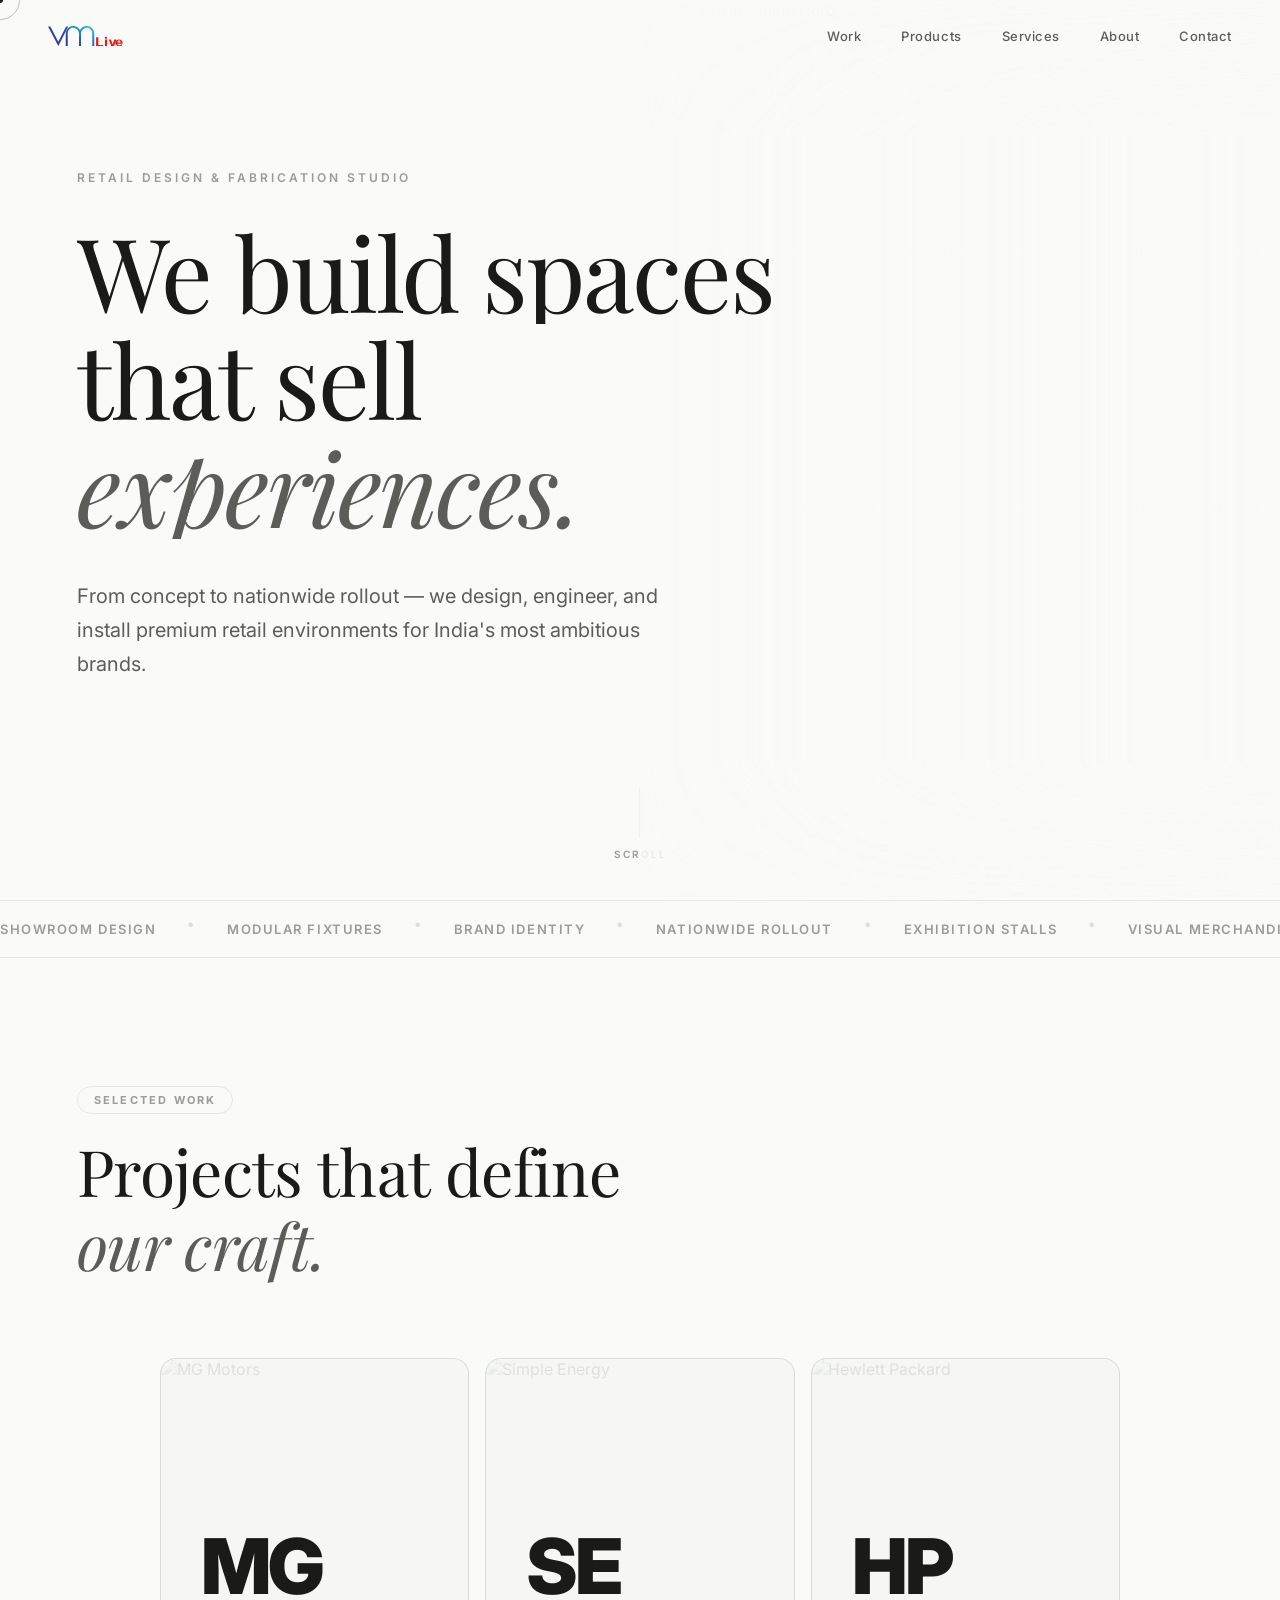
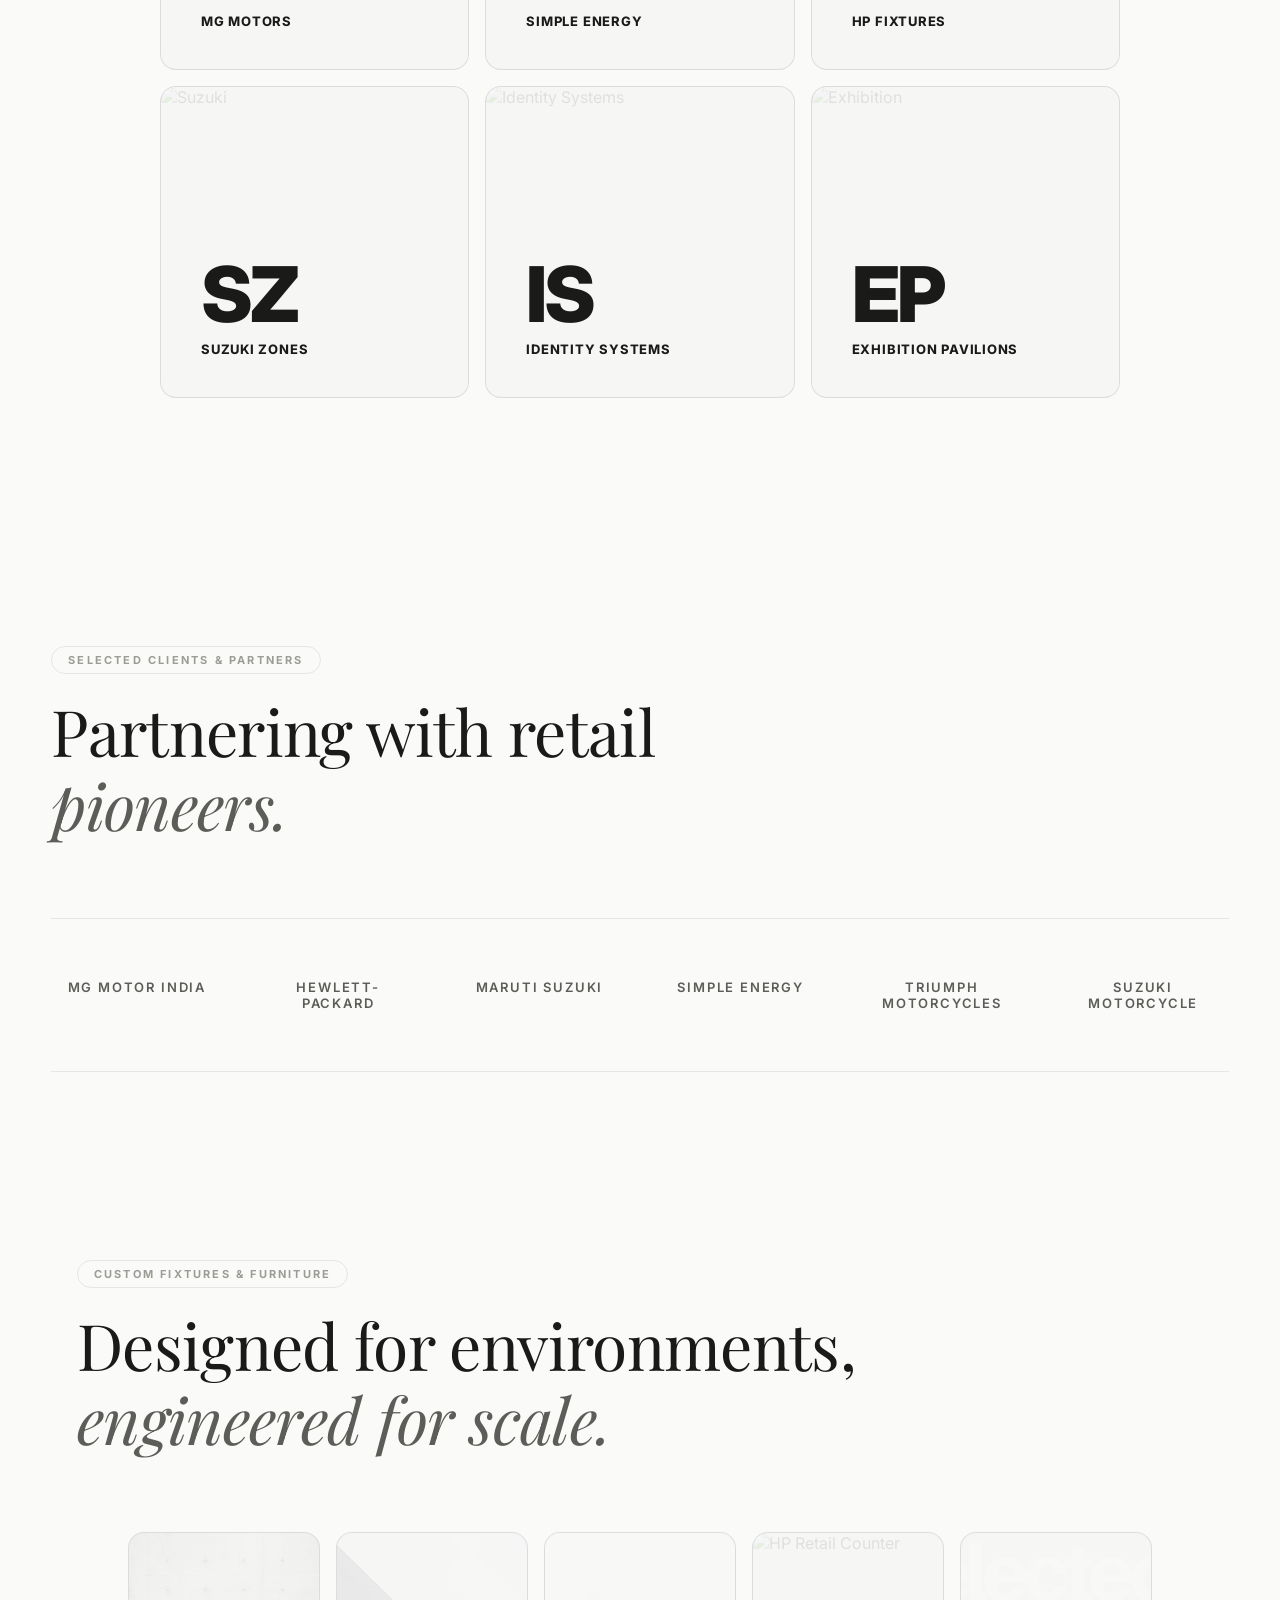
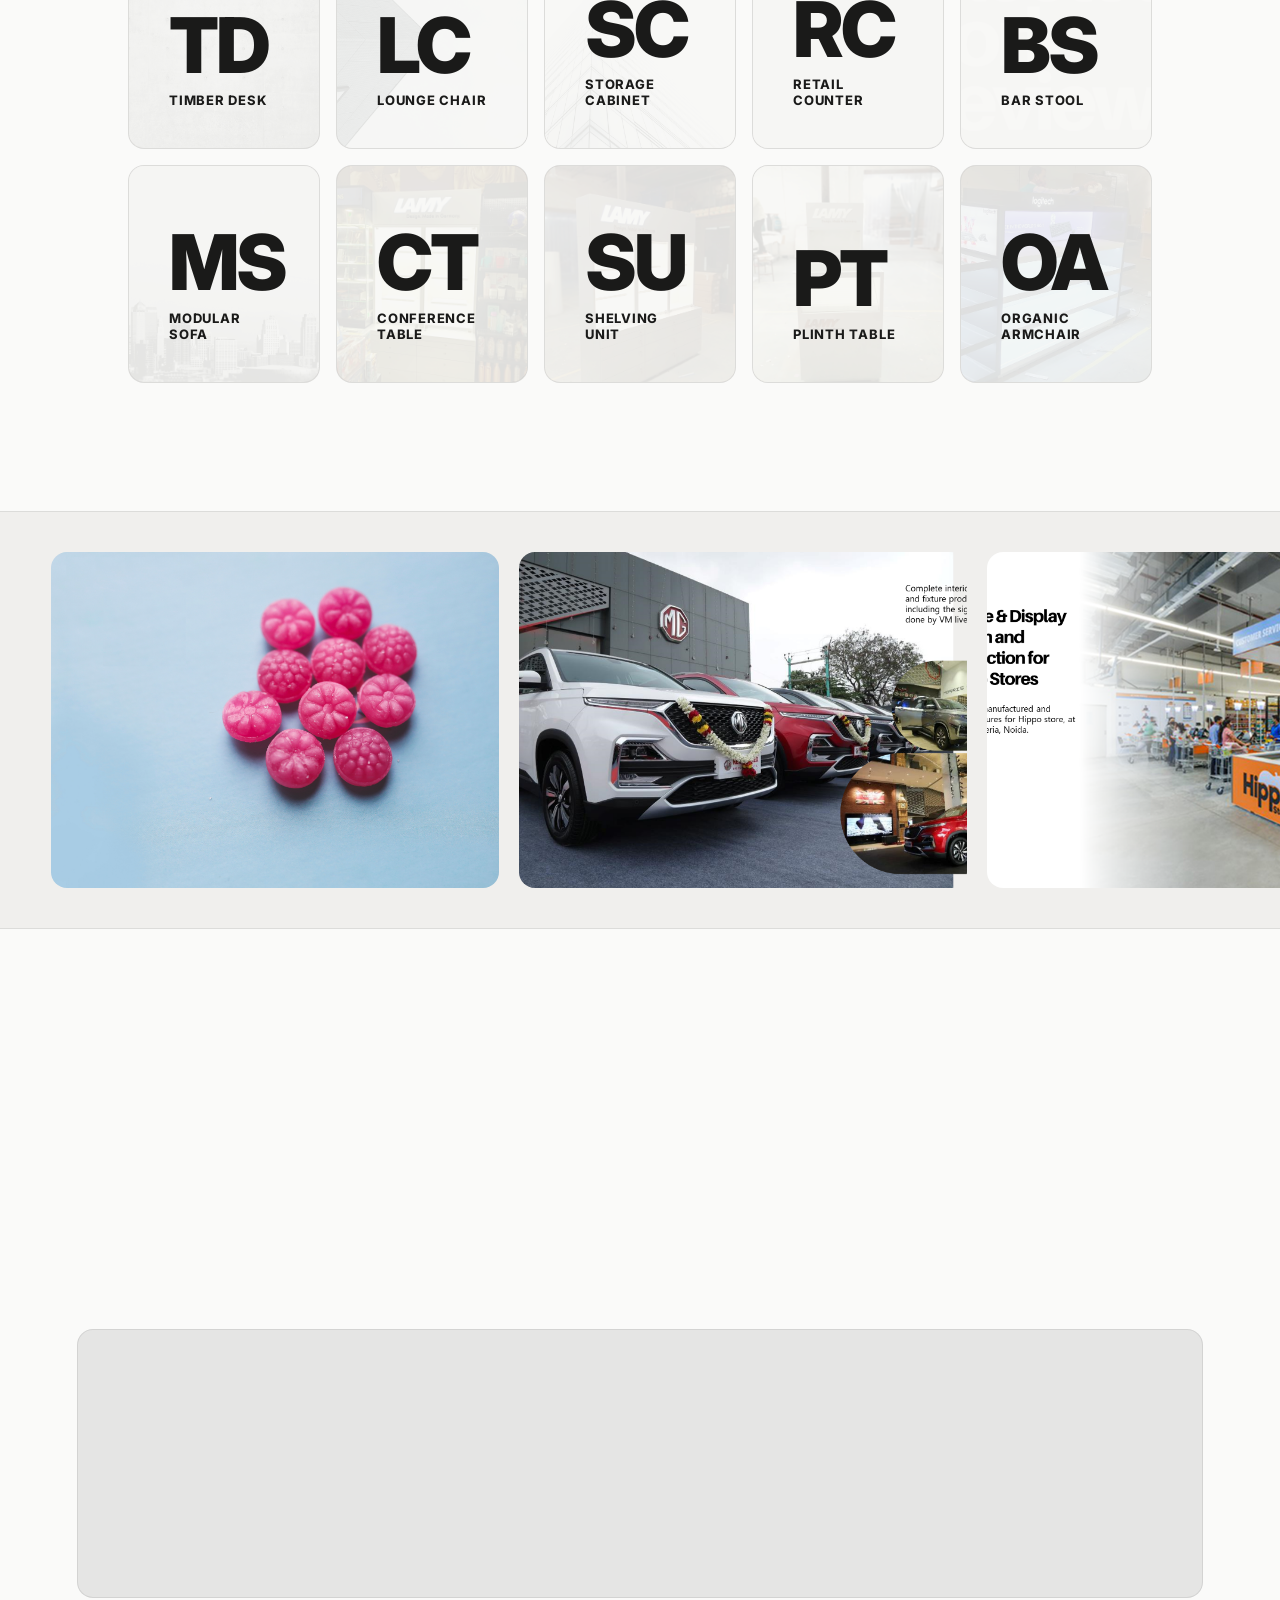
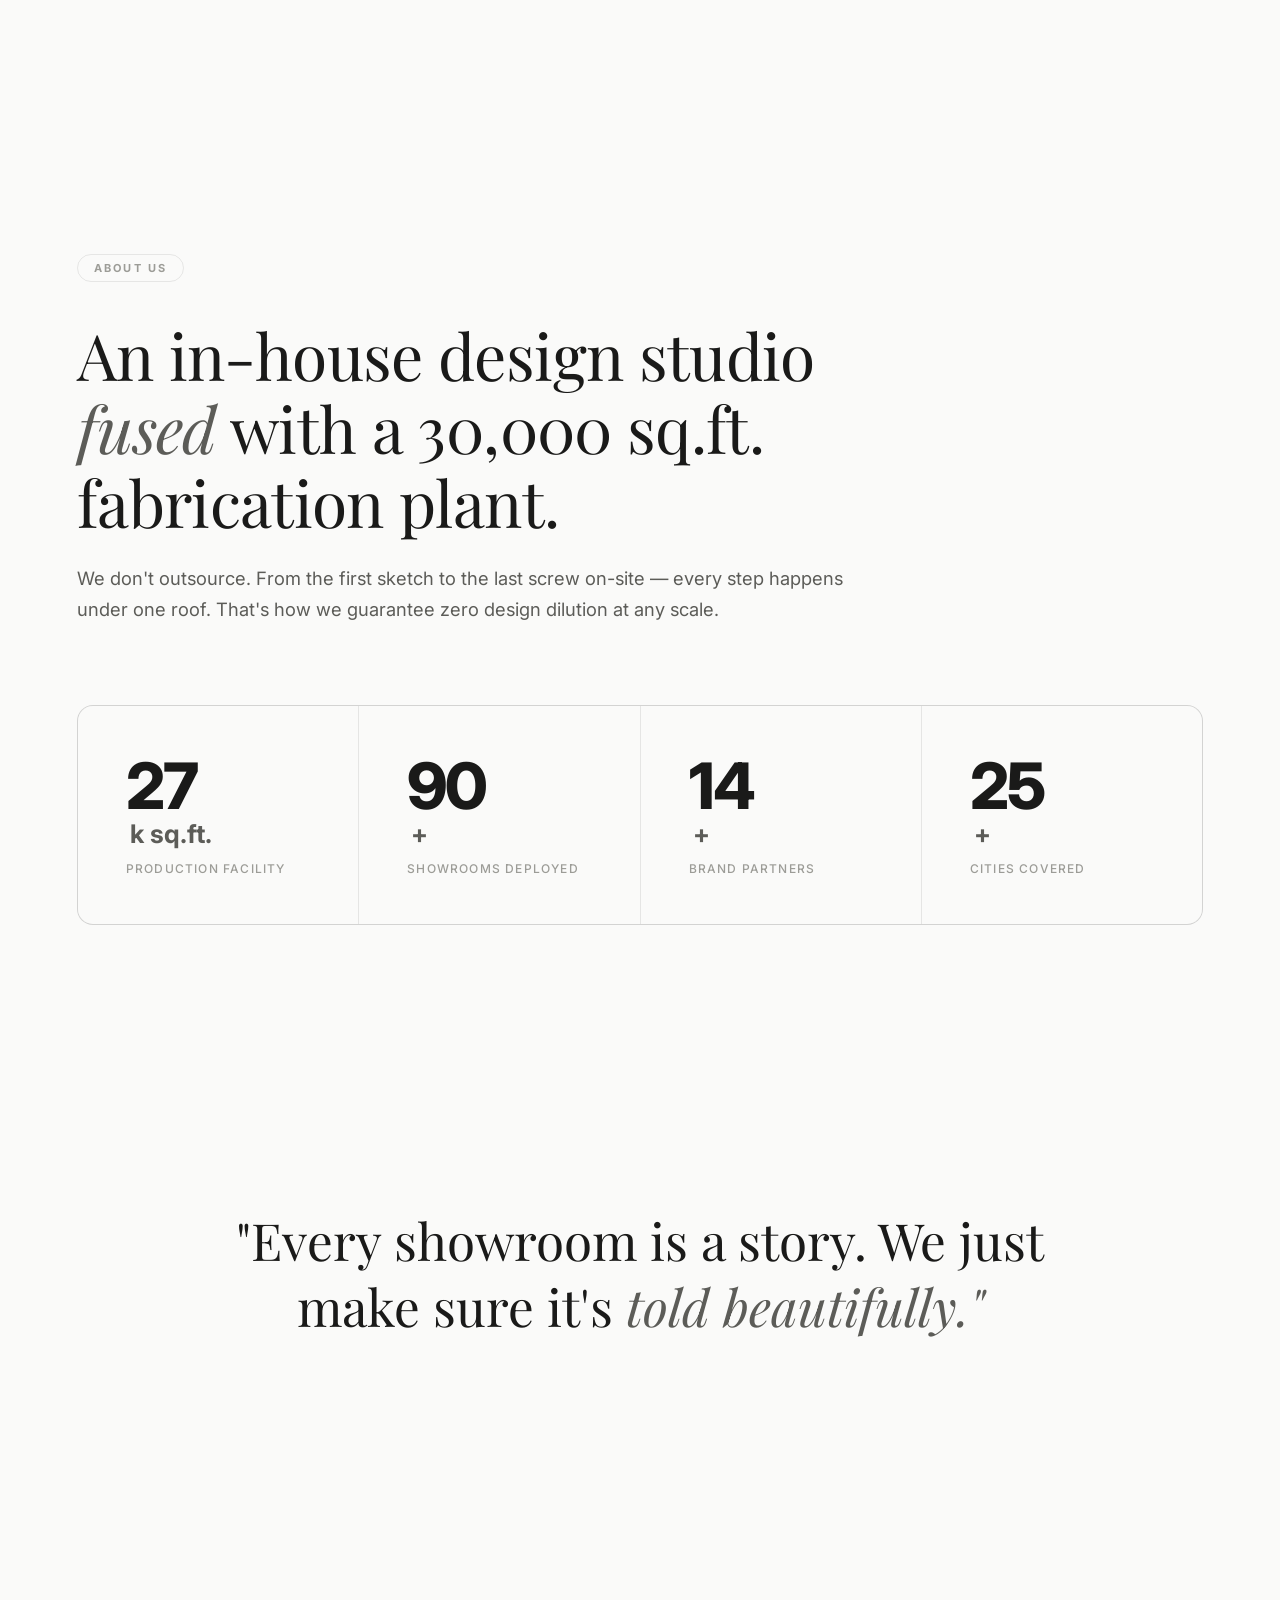
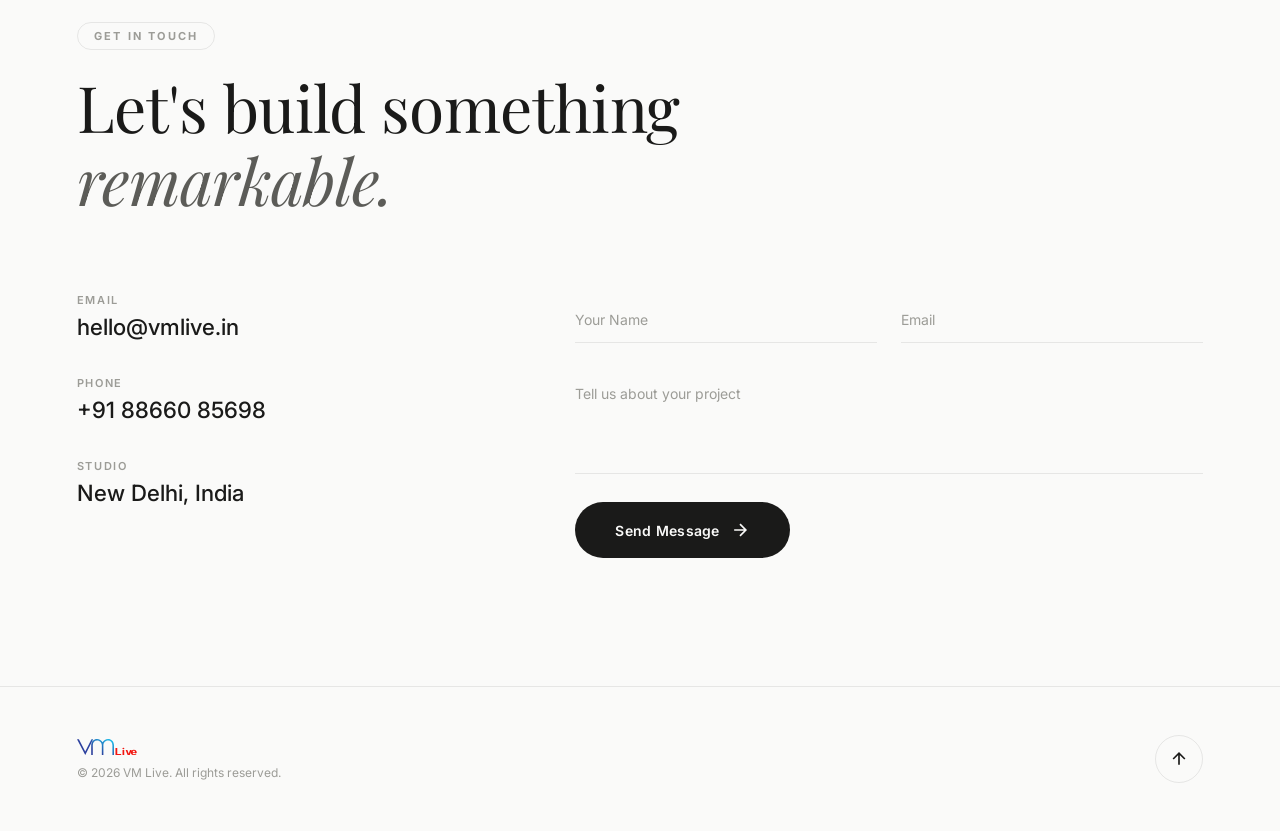
==== commit 4870cb76: "design: add split hero image overlay inspired by vmlive.in background artwork" ====
--- a/V3/index.html
+++ b/V3/index.html
@@ -59,6 +59,10 @@
 
     <!-- HERO -->
     <section class="hero" id="hero">
+      <div class="hero-split-visual">
+        <div class="visual-gradient-layer"></div>
+        <img src="https://i0.wp.com/vmlive.in/wp-content/uploads/2021/03/Artboard-1-100-1.jpg?fit=1920%2C1080&ssl=1" alt="Retail Environment Hero" class="visual-bg-img" />
+      </div>
       <div class="hero-content">
         <div class="hero-eyebrow reveal-text">
           <span>Retail Design & Fabrication Studio</span>
--- a/V3/styles.css
+++ b/V3/styles.css
@@ -266,6 +266,50 @@
   position: relative;
   max-width: 1440px;
   margin: 0 auto;
+  overflow: hidden;
+}
+
+/* Elegant Split visual background inspired by vmlive.in original artboard */
+.hero-split-visual {
+  position: absolute;
+  top: 0;
+  right: 0;
+  width: 50%;
+  height: 100%;
+  pointer-events: none;
+  z-index: 1;
+  opacity: 0.85;
+}
+
+.visual-bg-img {
+  width: 100%;
+  height: 100%;
+  object-fit: cover;
+  filter: grayscale(0.15) contrast(1.05);
+}
+
+.visual-gradient-layer {
+  position: absolute;
+  inset: 0;
+  background: linear-gradient(to right, var(--bg) 0%, rgba(250, 250, 249, 0.9) 20%, rgba(250, 250, 249, 0) 100%),
+              linear-gradient(to bottom, var(--bg) 0%, rgba(250, 250, 249, 0) 15%, rgba(250, 250, 249, 0) 85%, var(--bg) 100%);
+  z-index: 2;
+}
+
+.hero-content {
+  position: relative;
+  z-index: 5;
+  max-width: 750px;
+}
+
+@media (max-width: 1024px) {
+  .hero-split-visual {
+    width: 100%;
+    opacity: 0.25; /* Highly faded on tablet/mobile so text remains perfectly readable */
+  }
+  .visual-gradient-layer {
+    background: linear-gradient(to bottom, var(--bg) 0%, rgba(250, 250, 249, 0.7) 40%, var(--bg) 100%);
+  }
 }
 
 .hero-eyebrow {
@@ -465,6 +509,8 @@
   grid-template-rows: 1fr 1fr;
   gap: 16px;
   aspect-ratio: 3/2;
+  max-width: 960px; /* Reduced by ~30% for a cleaner centered look */
+  margin: 0 auto;
   transition: grid-template-columns 0.65s var(--ease-out), grid-template-rows 0.65s var(--ease-out);
 }
 
@@ -482,26 +528,34 @@
 
 /* Project Column Stretching */
 .project-grid:has(.project-card:nth-child(1):hover),
-.project-grid:has(.project-card:nth-child(4):hover) {
+.project-grid:has(.project-card:nth-child(1).touched),
+.project-grid:has(.project-card:nth-child(4):hover),
+.project-grid:has(.project-card:nth-child(4).touched) {
   grid-template-columns: 1.4fr 0.8fr 0.8fr;
 }
 
 .project-grid:has(.project-card:nth-child(2):hover),
-.project-grid:has(.project-card:nth-child(5):hover) {
+.project-grid:has(.project-card:nth-child(2).touched),
+.project-grid:has(.project-card:nth-child(5):hover),
+.project-grid:has(.project-card:nth-child(5).touched) {
   grid-template-columns: 0.8fr 1.4fr 0.8fr;
 }
 
 .project-grid:has(.project-card:nth-child(3):hover),
-.project-grid:has(.project-card:nth-child(6):hover) {
+.project-grid:has(.project-card:nth-child(3).touched),
+.project-grid:has(.project-card:nth-child(6):hover),
+.project-grid:has(.project-card:nth-child(6).touched) {
   grid-template-columns: 0.8fr 0.8fr 1.4fr;
 }
 
 /* Project Row Stretching */
-.project-grid:has(.project-card:nth-child(-n+3):hover) {
+.project-grid:has(.project-card:nth-child(-n+3):hover),
+.project-grid:has(.project-card:nth-child(-n+3).touched) {
   grid-template-rows: 1.3fr 0.7fr;
 }
 
-.project-grid:has(.project-card:nth-child(n+4):hover) {
+.project-grid:has(.project-card:nth-child(n+4):hover),
+.project-grid:has(.project-card:nth-child(n+4).touched) {
   grid-template-rows: 0.7fr 1.3fr;
 }
 
@@ -532,35 +586,42 @@
 }
 
 /* Project Grid Hover Interactions */
-.project-grid:hover .project-card:not(:hover) {
+.project-grid:hover .project-card:not(:hover),
+.project-grid:has(.project-card.touched) .project-card:not(.touched) {
   opacity: 0.45;
   filter: grayscale(0.2);
 }
 
-.project-card:hover {
+.project-card:hover,
+.project-card.touched {
   z-index: 5;
   box-shadow: 0 30px 60px rgba(26,26,25,0.12);
   border-color: transparent;
 }
 
-.project-card:hover .card-img-wrap {
+.project-card:hover .card-img-wrap,
+.project-card.touched .card-img-wrap {
   opacity: 1;
   transform: scale(1.04);
 }
 
-.project-card:hover .card-img-wrap::after {
+.project-card:hover .card-img-wrap::after,
+.project-card.touched .card-img-wrap::after {
   opacity: 1;
 }
 
-.project-card:hover .product-glimpse {
+.project-card:hover .product-glimpse,
+.project-card.touched .product-glimpse {
   background: transparent;
 }
 
-.project-card:hover .glimpse-abbr {
+.project-card:hover .glimpse-abbr,
+.project-card.touched .glimpse-abbr {
   color: #ffffff;
 }
 
-.project-card:hover .glimpse-name {
+.project-card:hover .glimpse-name,
+.project-card.touched .glimpse-name {
   color: #ffffff;
 }
 
@@ -1074,47 +1135,88 @@
 }
 
 /* Hover collage interactions (scale other items down slightly) */
-.products-collage:hover .product-card-item:not(:hover) {
+.products-collage:hover .product-card-item:not(:hover),
+.products-collage:has(.product-card-item.touched) .product-card-item:not(.touched) {
   opacity: 0.45;
   filter: grayscale(0.2);
 }
 
 /* Hovered Card State */
-.product-card-item:hover {
+.product-card-item:hover,
+.product-card-item.touched {
   z-index: 5;
   box-shadow: 0 30px 60px rgba(26,26,25,0.12);
   border-color: transparent;
 }
 
-.product-card-item:hover .product-img-wrap {
+.product-card-item:hover .product-img-wrap,
+.product-card-item.touched .product-img-wrap {
   opacity: 1; /* 100% full color reveal */
   transform: scale(1.04);
 }
 
-.product-card-item:hover .product-img-wrap::after {
+.product-card-item:hover .product-img-wrap::after,
+.product-card-item.touched .product-img-wrap::after {
   opacity: 1;
 }
 
-.product-card-item:hover .product-glimpse {
+.product-card-item:hover .product-glimpse,
+.product-card-item.touched .product-glimpse {
   background: transparent;
 }
 
-.product-card-item:hover .glimpse-abbr {
+.product-card-item:hover .glimpse-abbr,
+.product-card-item.touched .glimpse-abbr {
   color: #ffffff;
 }
 
-.product-card-item:hover .glimpse-name {
+.product-card-item:hover .glimpse-name,
+.product-card-item.touched .glimpse-name {
   color: #ffffff;
+}
+
+/* Elegant visual helper when a card is touched/active on mobile */
+.product-card-item::after,
+.project-card::after {
+  content: "TAP AGAIN FOR DETAILS";
+  position: absolute;
+  top: 12px;
+  right: 12px;
+  background: rgba(255, 255, 255, 0.95);
+  color: #1a1a19;
+  font-size: 8px;
+  font-weight: 800;
+  letter-spacing: 0.12em;
+  padding: 4px 8px;
+  border-radius: 4px;
+  opacity: 0;
+  transform: translateY(-4px);
+  transition: all 0.35s var(--ease-out);
+  z-index: 10;
+  pointer-events: none;
+  box-shadow: 0 4px 10px rgba(0,0,0,0.1);
+}
+
+.product-card-item.touched::after,
+.project-card.touched::after {
+  opacity: 1;
+  transform: translateY(0);
 }
 
 /* ── Responsive ── */
 @media (max-width: 1024px) {
   .project-grid { 
-    grid-template-columns: repeat(2, 1fr); 
+    grid-template-columns: 1fr 1fr 1fr; 
+    grid-template-rows: 1fr 1fr;
+    aspect-ratio: 3/2;
+    max-width: 700px;
+    margin: 0 auto;
+    transition: grid-template-columns 0.65s var(--ease-out), grid-template-rows 0.65s var(--ease-out);
+  }
+  .project-card {
     aspect-ratio: auto;
-  }
-  .project-card {
-    aspect-ratio: 1/1;
+    width: 100%;
+    height: 100%;
   }
   .services-grid { grid-template-columns: repeat(2, 1fr); }
   .stats-strip { grid-template-columns: repeat(2, 1fr); }
@@ -1122,7 +1224,47 @@
   .clients-grid { grid-template-columns: repeat(3, 1fr); gap: 20px; }
   
   .products-collage {
-    grid-template-columns: repeat(3, 1fr);
+    grid-template-columns: 1fr 1fr 1fr 1fr;
+    grid-template-rows: 1fr 1fr 1fr;
+    aspect-ratio: 4/3;
+    transition: grid-template-columns 0.65s var(--ease-out), grid-template-rows 0.65s var(--ease-out);
+  }
+  .product-card-item {
+    aspect-ratio: auto;
+    width: 100%;
+    height: 100%;
+  }
+
+  /* Column stretching for 4 columns on tablet */
+  .products-collage:has(.product-card-item:nth-child(4n+1):hover),
+  .products-collage:has(.product-card-item:nth-child(4n+1).touched) {
+    grid-template-columns: 1.45fr 0.85fr 0.85fr 0.85fr;
+  }
+  .products-collage:has(.product-card-item:nth-child(4n+2):hover),
+  .products-collage:has(.product-card-item:nth-child(4n+2).touched) {
+    grid-template-columns: 0.85fr 1.45fr 0.85fr 0.85fr;
+  }
+  .products-collage:has(.product-card-item:nth-child(4n+3):hover),
+  .products-collage:has(.product-card-item:nth-child(4n+3).touched) {
+    grid-template-columns: 0.85fr 0.85fr 1.45fr 0.85fr;
+  }
+  .products-collage:has(.product-card-item:nth-child(4n+4):hover),
+  .products-collage:has(.product-card-item:nth-child(4n+4).touched) {
+    grid-template-columns: 0.85fr 0.85fr 0.85fr 1.45fr;
+  }
+
+  /* Row stretching for 3 rows on tablet */
+  .products-collage:has(.product-card-item:nth-child(-n+4):hover),
+  .products-collage:has(.product-card-item:nth-child(-n+4).touched) {
+    grid-template-rows: 1.3fr 0.85fr 0.85fr;
+  }
+  .products-collage:has(.product-card-item:nth-child(n+5):nth-child(-n+8):hover),
+  .products-collage:has(.product-card-item:nth-child(n+5):nth-child(-n+8).touched) {
+    grid-template-rows: 0.85fr 1.3fr 0.85fr;
+  }
+  .products-collage:has(.product-card-item:nth-child(n+9):hover),
+  .products-collage:has(.product-card-item:nth-child(n+9).touched) {
+    grid-template-rows: 0.85fr 0.85fr 1.3fr;
   }
 }
 
@@ -1138,12 +1280,87 @@
   .cursor-dot, .cursor-ring { display: none; }
   .clients-grid { grid-template-columns: repeat(2, 1fr); padding: 32px 0; }
 
+  /* Scale down inner card padding and text for tablet screens */
+  .product-glimpse {
+    padding: 20px;
+  }
+  .glimpse-abbr {
+    font-size: clamp(2rem, 4vw, 3.5rem);
+    margin-bottom: 6px;
+  }
+  .glimpse-name {
+    font-size: 11px;
+  }
+
   .project-grid {
-    grid-template-columns: repeat(2, 1fr);
+    grid-template-columns: 1fr 1fr;
+    grid-template-rows: 1fr 1fr 1fr;
+    aspect-ratio: 2/3;
+    max-width: 480px;
+    transition: grid-template-columns 0.65s var(--ease-out), grid-template-rows 0.65s var(--ease-out);
+  }
+
+  /* 2-column project grid resizers for mobile */
+  .project-grid:has(.project-card:nth-child(2n+1):hover),
+  .project-grid:has(.project-card:nth-child(2n+1).touched) {
+    grid-template-columns: 1.35fr 0.65fr;
+  }
+  .project-grid:has(.project-card:nth-child(2n+2):hover),
+  .project-grid:has(.project-card:nth-child(2n+2).touched) {
+    grid-template-columns: 0.65fr 1.35fr;
+  }
+  
+  /* 3-row project grid row resizers */
+  .project-grid:has(.project-card:nth-child(-n+2):hover),
+  .project-grid:has(.project-card:nth-child(-n+2).touched) {
+    grid-template-rows: 1.3fr 0.85fr 0.85fr;
+  }
+  .project-grid:has(.project-card:nth-child(n+3):nth-child(-n+4):hover),
+  .project-grid:has(.project-card:nth-child(n+3):nth-child(-n+4).touched) {
+    grid-template-rows: 0.85fr 1.3fr 0.85fr;
+  }
+  .project-grid:has(.project-card:nth-child(n+5):hover),
+  .project-grid:has(.project-card:nth-child(n+5).touched) {
+    grid-template-rows: 0.85fr 0.85fr 1.3fr;
   }
 
   .products-collage {
-    grid-template-columns: repeat(2, 1fr);
+    grid-template-columns: 1fr 1fr 1fr;
+    grid-template-rows: 1fr 1fr 1fr 1fr;
+    aspect-ratio: 3/4;
+    transition: grid-template-columns 0.65s var(--ease-out), grid-template-rows 0.65s var(--ease-out);
+  }
+
+  /* Column stretching for 3 columns on mobile (another 20% larger active card) */
+  .products-collage:has(.product-card-item:nth-child(3n+1):hover),
+  .products-collage:has(.product-card-item:nth-child(3n+1).touched) {
+    grid-template-columns: 1.9fr 0.55fr 0.55fr;
+  }
+  .products-collage:has(.product-card-item:nth-child(3n+2):hover),
+  .products-collage:has(.product-card-item:nth-child(3n+2).touched) {
+    grid-template-columns: 0.55fr 1.9fr 0.55fr;
+  }
+  .products-collage:has(.product-card-item:nth-child(3n+3):hover),
+  .products-collage:has(.product-card-item:nth-child(3n+3).touched) {
+    grid-template-columns: 0.55fr 0.55fr 1.9fr;
+  }
+
+  /* Row stretching for 4 rows on mobile (another 20% larger active row) */
+  .products-collage:has(.product-card-item:nth-child(-n+3):hover),
+  .products-collage:has(.product-card-item:nth-child(-n+3).touched) {
+    grid-template-rows: 1.8fr 0.73fr 0.73fr 0.73fr;
+  }
+  .products-collage:has(.product-card-item:nth-child(n+4):nth-child(-n+6):hover),
+  .products-collage:has(.product-card-item:nth-child(n+4):nth-child(-n+6).touched) {
+    grid-template-rows: 0.73fr 1.8fr 0.73fr 0.73fr;
+  }
+  .products-collage:has(.product-card-item:nth-child(n+7):nth-child(-n+9):hover),
+  .products-collage:has(.product-card-item:nth-child(n+7):nth-child(-n+9).touched) {
+    grid-template-rows: 0.73fr 0.73fr 1.8fr 0.73fr;
+  }
+  .products-collage:has(.product-card-item:nth-child(n+10):hover),
+  .products-collage:has(.product-card-item:nth-child(n+10).touched) {
+    grid-template-rows: 0.73fr 0.73fr 0.73fr 1.8fr;
   }
 
   .hscroll-track {
@@ -1155,13 +1372,43 @@
   }
 }
 
+@media (max-width: 768px) {
+  .section {
+    padding: 60px 20px;
+  }
+}
+
 @media (max-width: 480px) {
+  .section {
+    padding: 40px 16px;
+  }
   .stats-strip { grid-template-columns: 1fr; }
+  /* Let .project-grid and .products-collage maintain their grid layout. 
+     Increase max-width to fill the screen width elegantly without leaving huge blank sides. */
   .project-grid {
-    grid-template-columns: 1fr;
+    width: 100%;
+    max-width: 100%;
+    margin: 0 auto;
   }
   .products-collage {
-    grid-template-columns: 1fr;
+    width: 100%;
+    max-width: 100%;
+    margin: 0 auto;
+  }
+  /* Adjust inner card typography & padding for squares on mobile */
+  .product-glimpse {
+    padding: 12px !important;
+  }
+  .glimpse-abbr {
+    font-size: 1.8rem !important;
+    margin-bottom: 4px !important;
+  }
+  .glimpse-name {
+    font-size: 10px !important;
+    white-space: nowrap;
+    overflow: hidden;
+    text-overflow: ellipsis;
+    width: 100%;
   }
 }
 
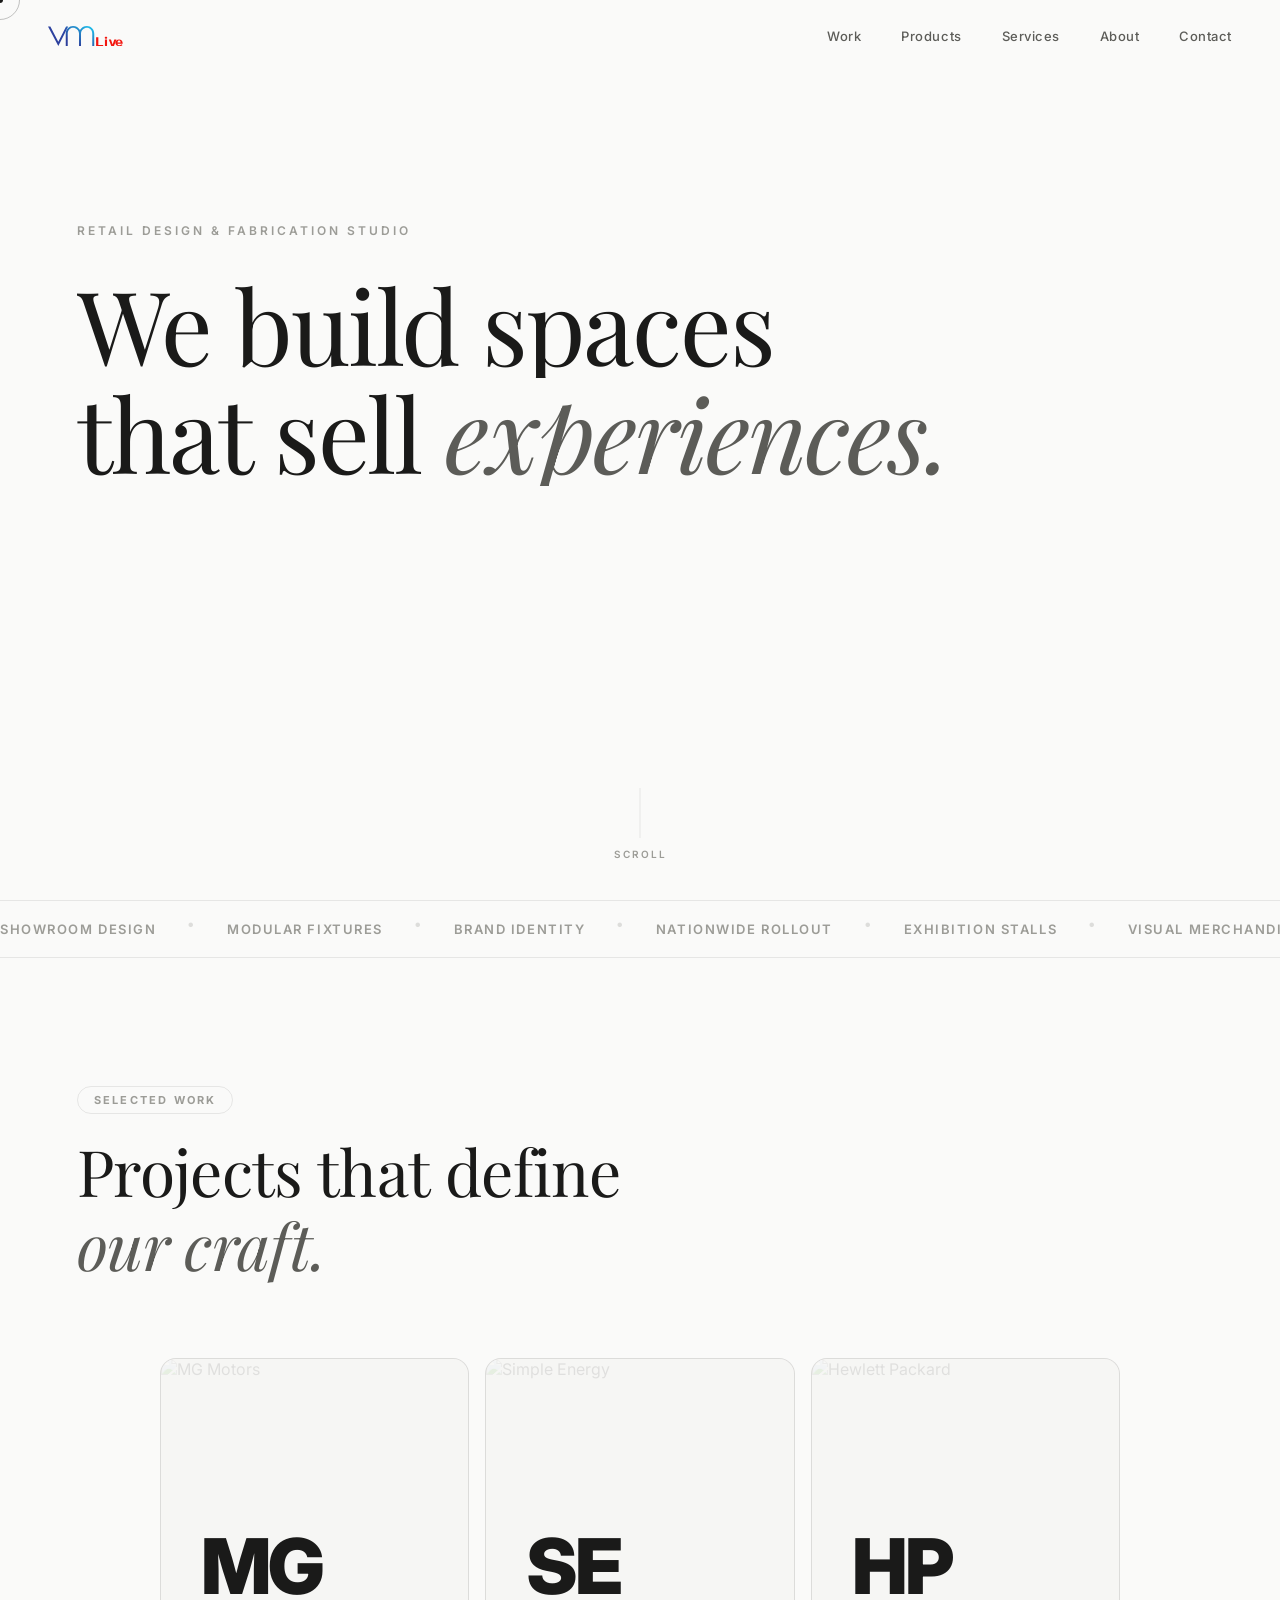
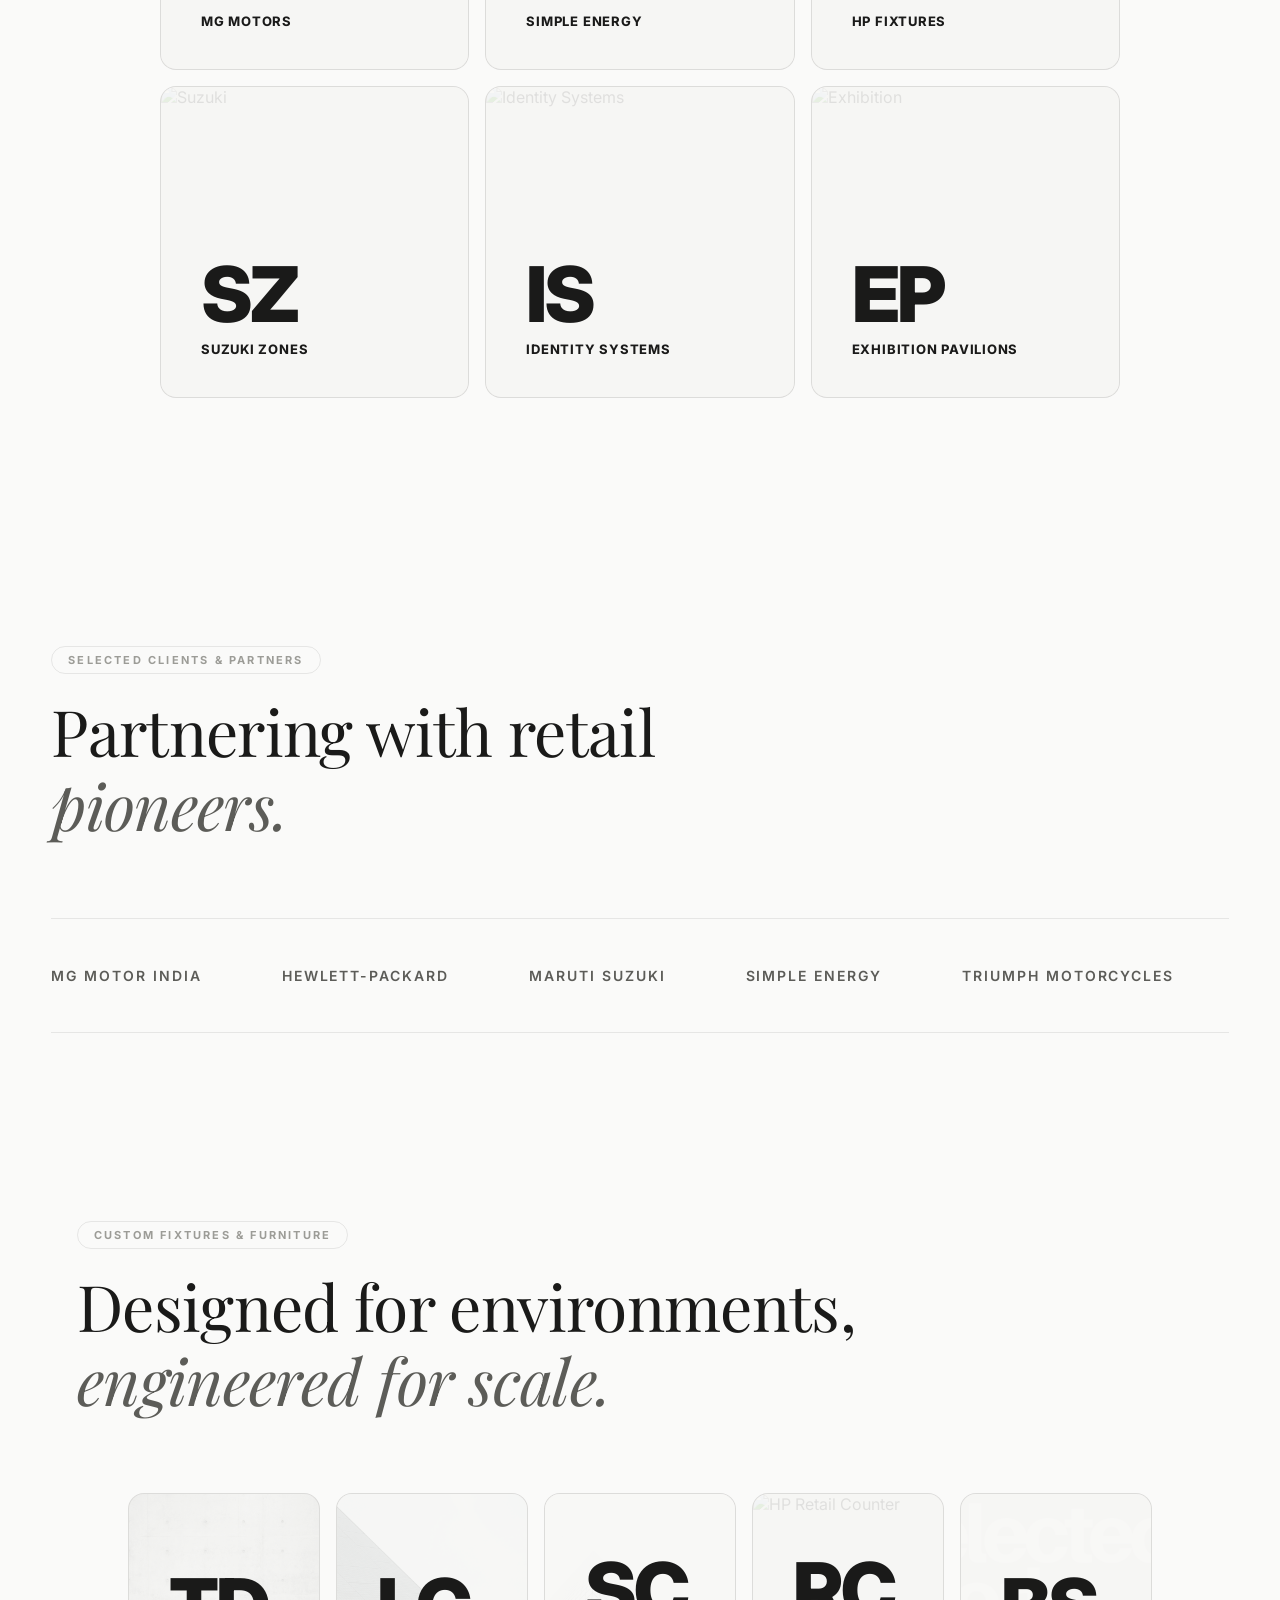
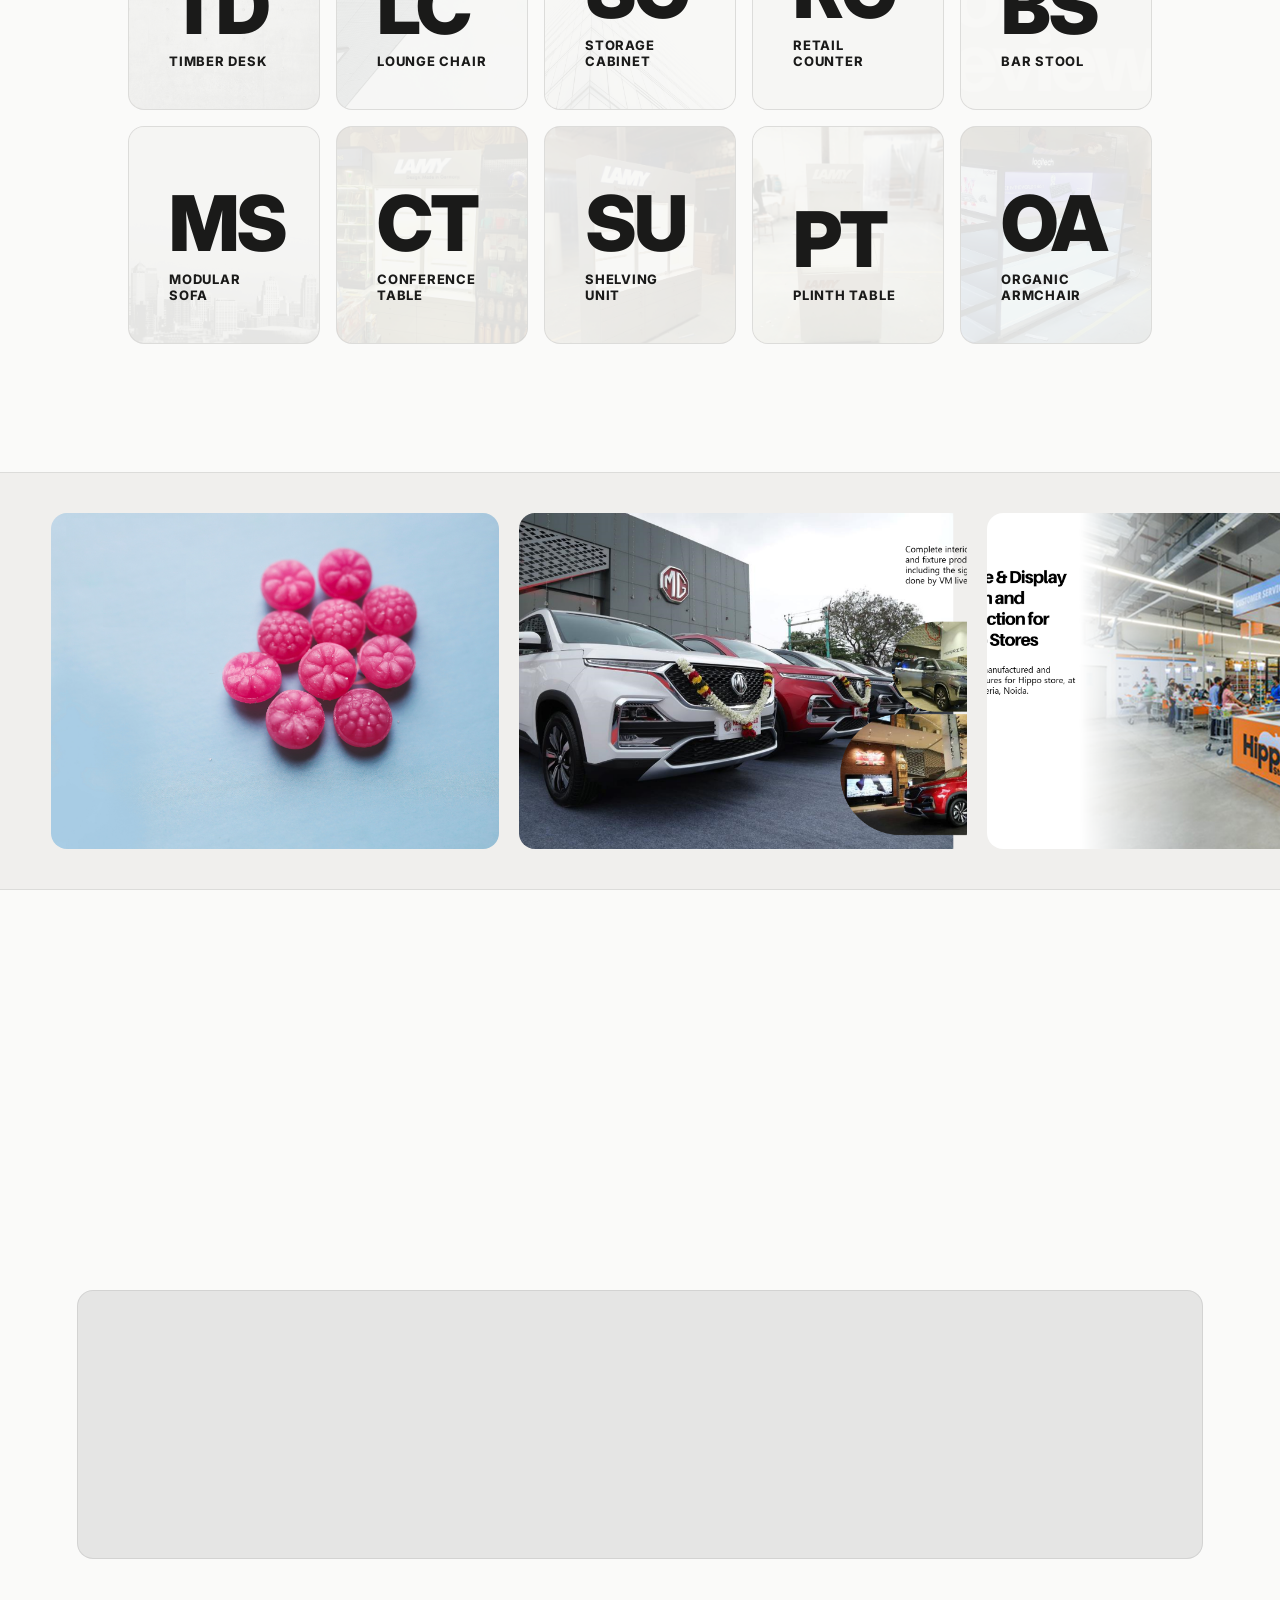
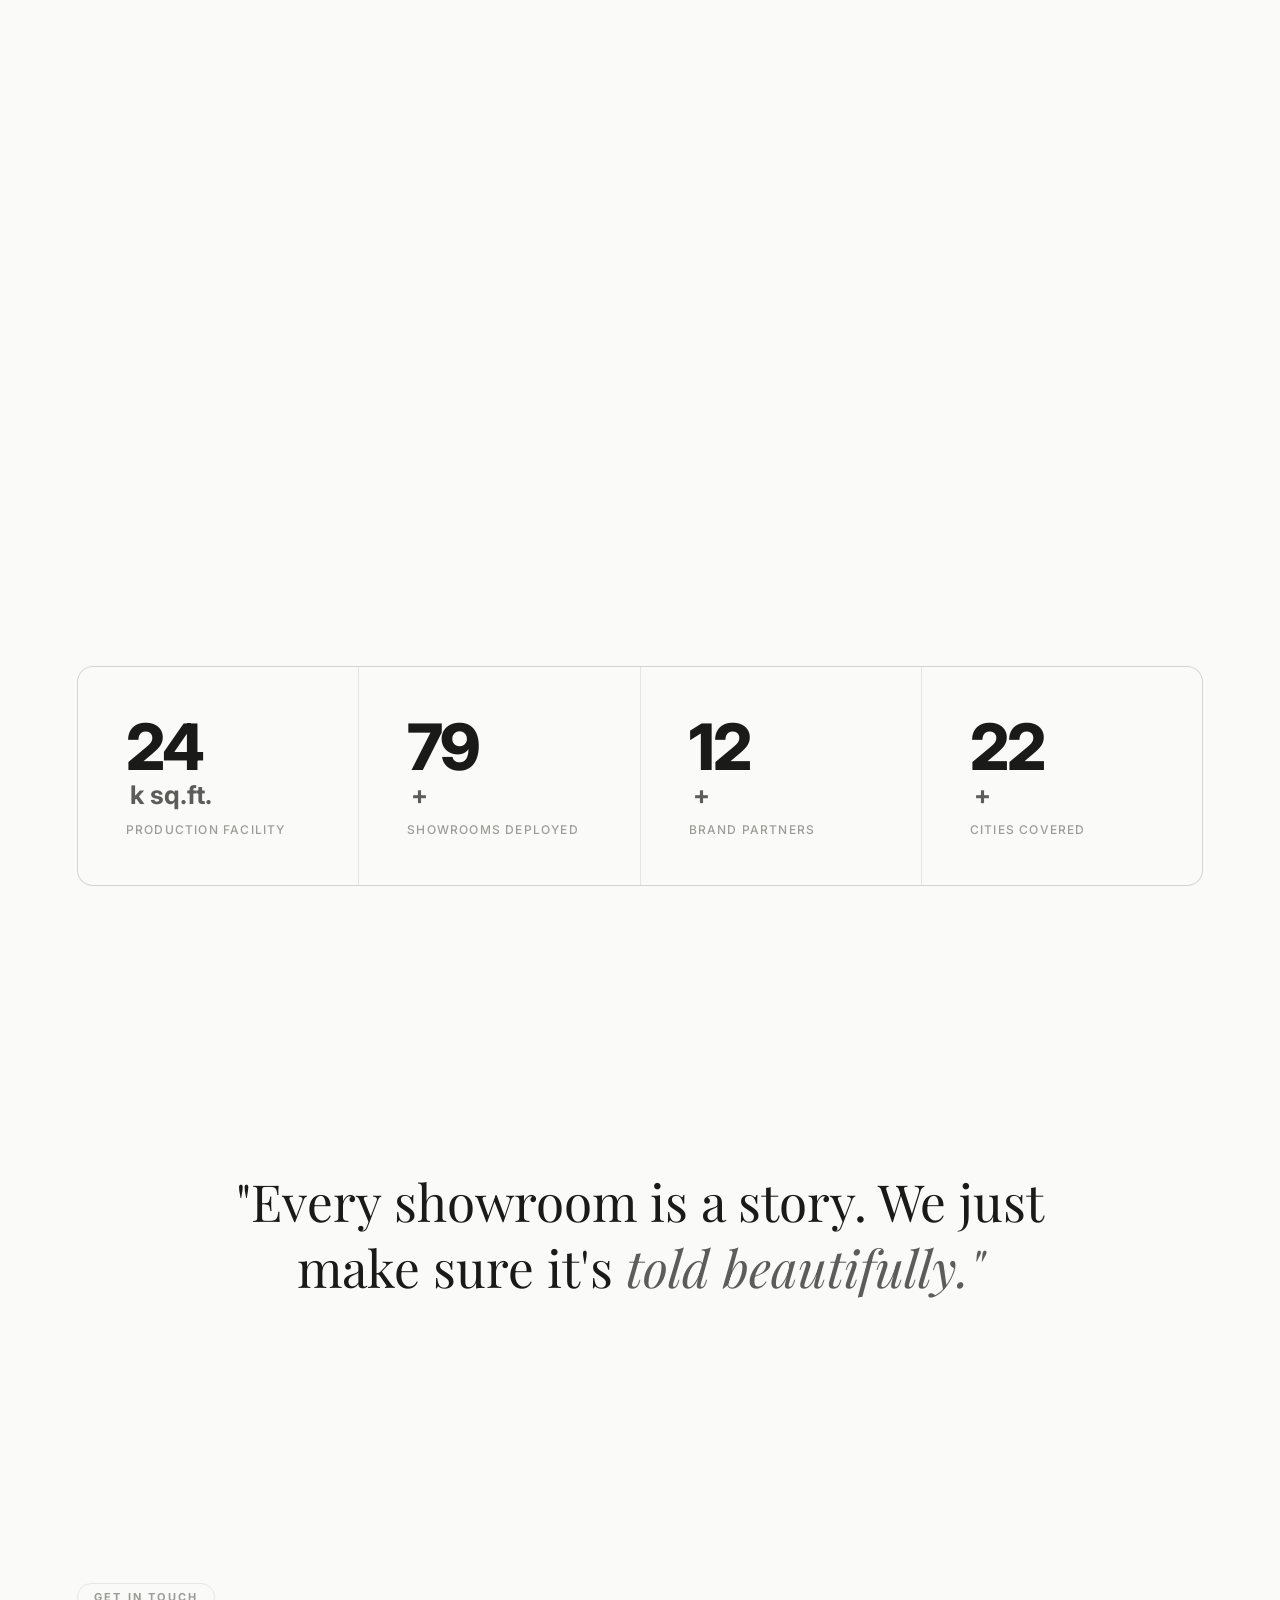
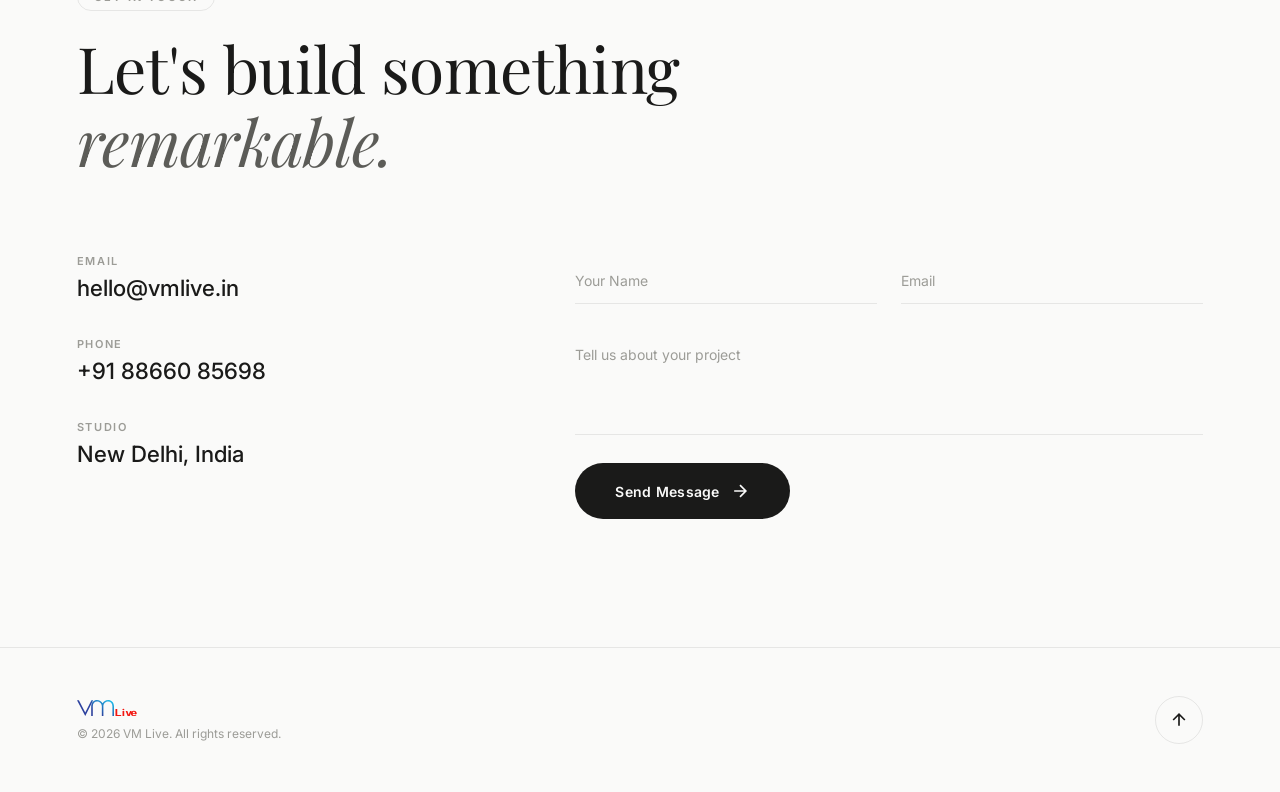
==== commit 2d94dd66: "feat: turn selected clients into infinite scrolling marquee that pauses on hover/touch" ====
--- a/V3/index.html
+++ b/V3/index.html
@@ -59,10 +59,6 @@
 
     <!-- HERO -->
     <section class="hero" id="hero">
-      <div class="hero-split-visual">
-        <div class="visual-gradient-layer"></div>
-        <img src="https://i0.wp.com/vmlive.in/wp-content/uploads/2021/03/Artboard-1-100-1.jpg?fit=1920%2C1080&ssl=1" alt="Retail Environment Hero" class="visual-bg-img" />
-      </div>
       <div class="hero-content">
         <div class="hero-eyebrow reveal-text">
           <span>Retail Design & Fabrication Studio</span>
@@ -181,13 +177,23 @@
         <span class="section-label reveal-up">Selected Clients & Partners</span>
         <h2 class="section-heading reveal-up">Partnering with retail <br/><em>pioneers.</em></h2>
       </div>
-      <div class="clients-grid reveal-up">
-        <div class="client-name">MG Motor India</div>
-        <div class="client-name">Hewlett-Packard</div>
-        <div class="client-name">Maruti Suzuki</div>
-        <div class="client-name">Simple Energy</div>
-        <div class="client-name">Triumph Motorcycles</div>
-        <div class="client-name">Suzuki Motorcycle</div>
+      <div class="clients-marquee-container reveal-up">
+        <div class="clients-marquee-track">
+          <!-- First set of names -->
+          <div class="client-name">MG Motor India</div>
+          <div class="client-name">Hewlett-Packard</div>
+          <div class="client-name">Maruti Suzuki</div>
+          <div class="client-name">Simple Energy</div>
+          <div class="client-name">Triumph Motorcycles</div>
+          <div class="client-name">Suzuki Motorcycle</div>
+          <!-- Second duplicated set for infinite loop -->
+          <div class="client-name">MG Motor India</div>
+          <div class="client-name">Hewlett-Packard</div>
+          <div class="client-name">Maruti Suzuki</div>
+          <div class="client-name">Simple Energy</div>
+          <div class="client-name">Triumph Motorcycles</div>
+          <div class="client-name">Suzuki Motorcycle</div>
+        </div>
       </div>
     </section>
 
--- a/V3/styles.css
+++ b/V3/styles.css
@@ -266,50 +266,6 @@
   position: relative;
   max-width: 1440px;
   margin: 0 auto;
-  overflow: hidden;
-}
-
-/* Elegant Split visual background inspired by vmlive.in original artboard */
-.hero-split-visual {
-  position: absolute;
-  top: 0;
-  right: 0;
-  width: 50%;
-  height: 100%;
-  pointer-events: none;
-  z-index: 1;
-  opacity: 0.85;
-}
-
-.visual-bg-img {
-  width: 100%;
-  height: 100%;
-  object-fit: cover;
-  filter: grayscale(0.15) contrast(1.05);
-}
-
-.visual-gradient-layer {
-  position: absolute;
-  inset: 0;
-  background: linear-gradient(to right, var(--bg) 0%, rgba(250, 250, 249, 0.9) 20%, rgba(250, 250, 249, 0) 100%),
-              linear-gradient(to bottom, var(--bg) 0%, rgba(250, 250, 249, 0) 15%, rgba(250, 250, 249, 0) 85%, var(--bg) 100%);
-  z-index: 2;
-}
-
-.hero-content {
-  position: relative;
-  z-index: 5;
-  max-width: 750px;
-}
-
-@media (max-width: 1024px) {
-  .hero-split-visual {
-    width: 100%;
-    opacity: 0.25; /* Highly faded on tablet/mobile so text remains perfectly readable */
-  }
-  .visual-gradient-layer {
-    background: linear-gradient(to bottom, var(--bg) 0%, rgba(250, 250, 249, 0.7) 40%, var(--bg) 100%);
-  }
 }
 
 .hero-eyebrow {
@@ -971,39 +927,61 @@
   transform: translateY(0);
 }
 
-/* ── Selected Clients ── */
+/* ── Selected Clients Marquee ── */
 .clients-section {
   padding: 120px clamp(20px, 4vw, 80px) 60px;
   max-width: 1440px;
   margin: 0 auto;
-}
-
-.clients-grid {
-  display: grid;
-  grid-template-columns: repeat(6, 1fr);
-  gap: 30px;
+  overflow: hidden;
+}
+
+.clients-marquee-container {
   margin-top: 60px;
   border-top: 1px solid var(--border);
   border-bottom: 1px solid var(--border);
   padding: 48px 0;
+  overflow: hidden;
+  width: 100%;
+  position: relative;
+}
+
+/* Linear infinite scrolling track */
+.clients-marquee-track {
+  display: flex;
+  width: max-content;
+  gap: 80px;
+  animation: clients-scroll 25s linear infinite;
+}
+
+/* Pause animation on hover or touch/click focus */
+.clients-marquee-container:hover .clients-marquee-track,
+.clients-marquee-container:active .clients-marquee-track {
+  animation-play-state: paused;
 }
 
 .client-name {
   font-family: var(--font-sans);
-  font-size: 13px;
+  font-size: 14px;
   font-weight: 600;
   letter-spacing: 0.14em;
   text-transform: uppercase;
   color: var(--fg-secondary);
-  text-align: center;
-  padding: 12px;
-  transition: color 0.4s var(--ease-out), transform 0.4s var(--ease-out);
-  position: relative;
+  white-space: nowrap;
+  transition: color 0.3s var(--ease-out);
+  cursor: pointer;
 }
 
 .client-name:hover {
   color: var(--fg);
-  transform: translateY(-2px);
+}
+
+@keyframes clients-scroll {
+  0% {
+    transform: translateX(0);
+  }
+  100% {
+    transform: translateX(-50%); /* Scroll exactly half to create seamless loop */
+  }
 }
 
 }
@@ -1221,7 +1199,6 @@
   .services-grid { grid-template-columns: repeat(2, 1fr); }
   .stats-strip { grid-template-columns: repeat(2, 1fr); }
   .contact-grid { grid-template-columns: 1fr; gap: 60px; }
-  .clients-grid { grid-template-columns: repeat(3, 1fr); gap: 20px; }
   
   .products-collage {
     grid-template-columns: 1fr 1fr 1fr 1fr;
@@ -1278,7 +1255,6 @@
   .hero-scroll-indicator { display: none; }
   body { cursor: auto; }
   .cursor-dot, .cursor-ring { display: none; }
-  .clients-grid { grid-template-columns: repeat(2, 1fr); padding: 32px 0; }
 
   /* Scale down inner card padding and text for tablet screens */
   .product-glimpse {
